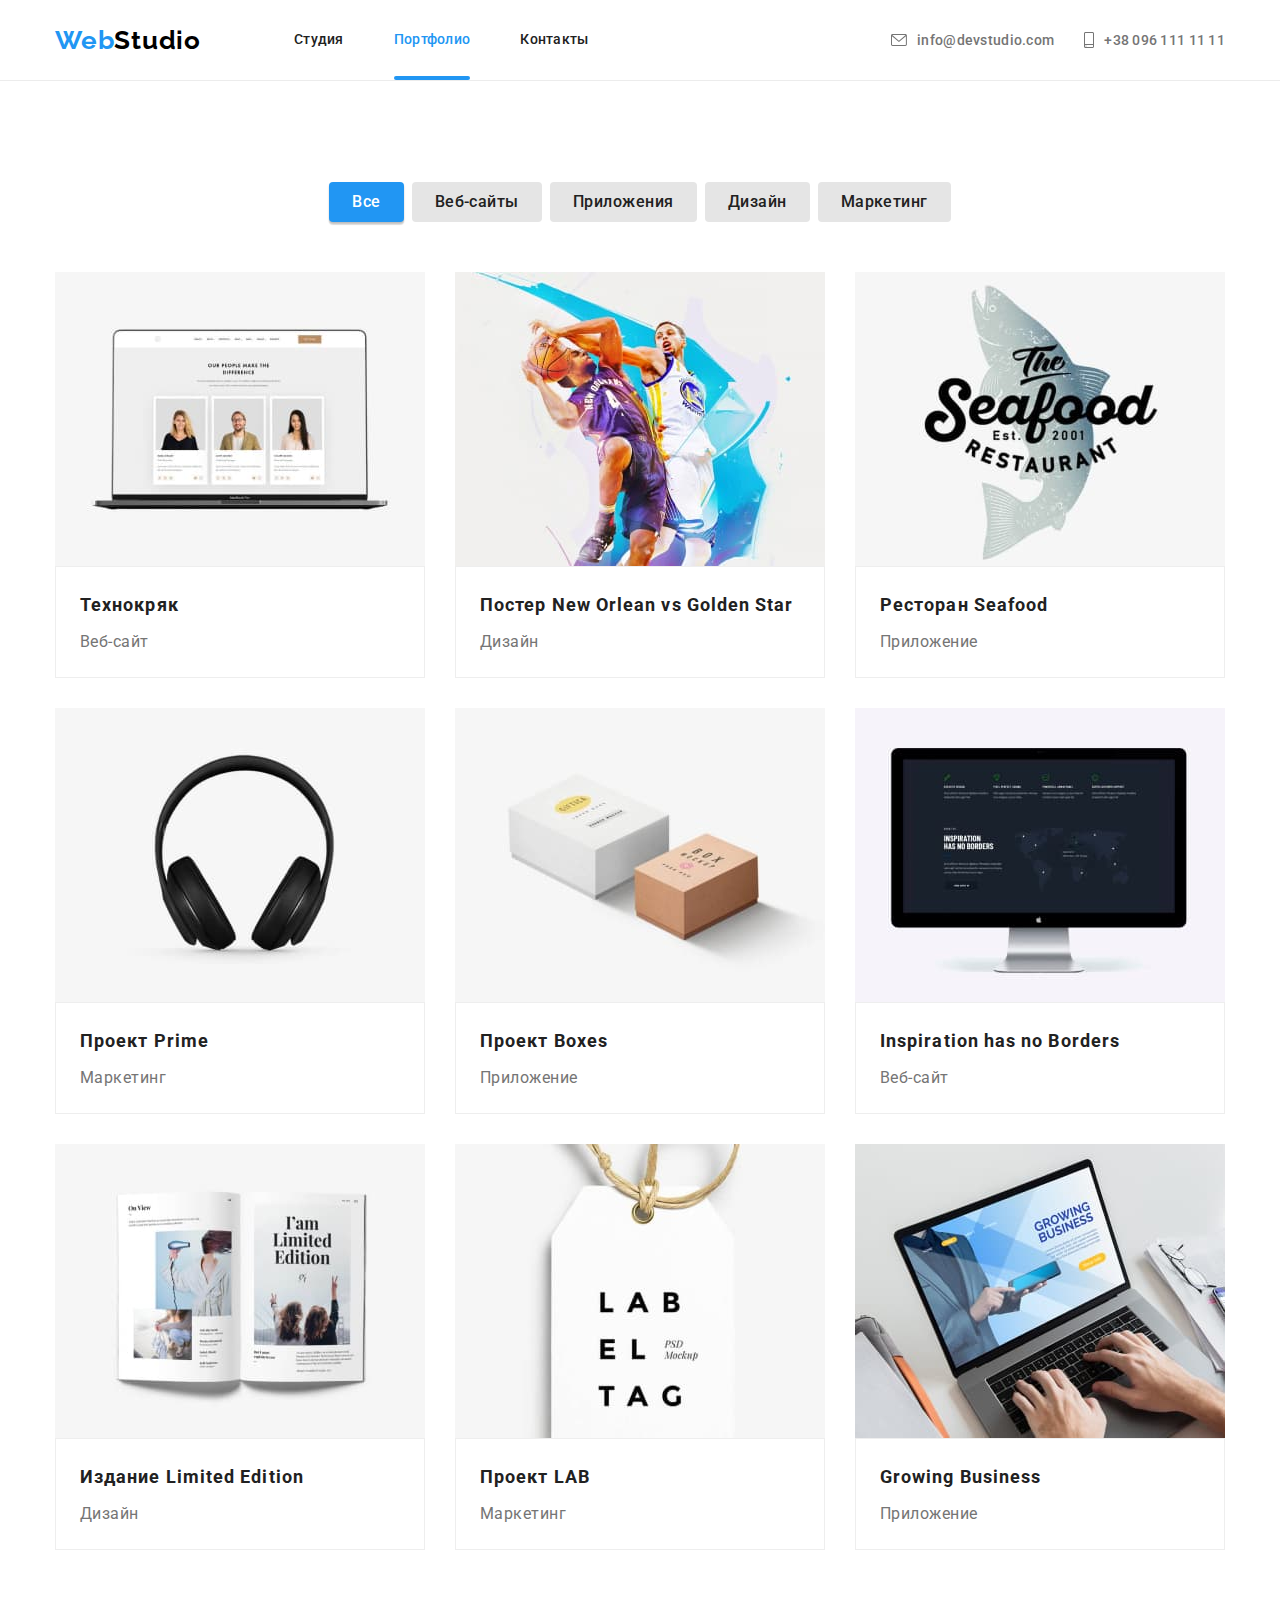
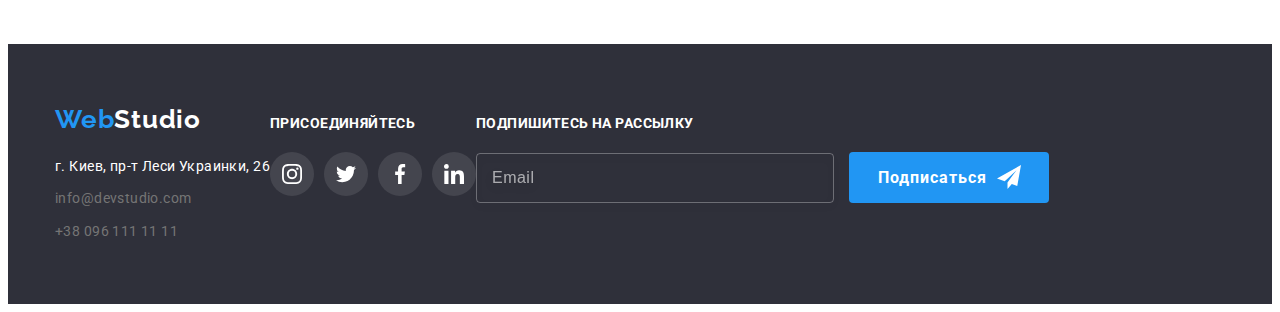
==== portfolio.html @ 7b47493b "copy file is hw-6 and settings.json" ====
<!DOCTYPE html>
<html lang="ru">
  <head>
    <meta charset="UTF-8" />
    <meta http-equiv="X-UA-Compatible" content="IE=edge" />
    <meta name="viewport" content="width=device-width, initial-scale=1.0" />
    <link rel="preconnect" href="https://fonts.googleapis.com" />
    <link rel="preconnect" href="https://fonts.gstatic.com" crossorigin />
    <link
      href="https://fonts.googleapis.com/css2?family=Raleway:wght@700&family=Roboto:wght@400;500;700;900&display=swap"
      rel="stylesheet"
    />
    <link
      rel="stylesheet"
      href="https://cdnjs.cloudflare.com/ajax/libs/modern-normalize/1.1.0/modern-normalize.min.css"
      integrity="sha512-wpPYUAdjBVSE4KJnH1VR1HeZfpl1ub8YT/NKx4PuQ5NmX2tKuGu6U/JRp5y+Y8XG2tV+wKQpNHVUX03MfMFn9Q=="
      crossorigin="anonymous"
      referrerpolicy="no-referrer"
    />
    <link rel="stylesheet" href="./css/styles.css" />
    <title>Portfolio</title>
  </head>
  <body>
    <!-- header section -->
    <header class="page-header">
      <div class="container">
        <div class="container-head">
          <div class="nav-container">
            <a class="link logo" href="index.html"
              >Web<span class="accent-top">Studio</span></a
            >
            <nav>
              <ul class="list header-list">
                <li class="header-item">
                  <a class="link header-link" href="./index.html">Студия</a>
                </li>
                <li class="header-item">
                  <a class="link header-link current" href="">Портфолио</a>
                </li>
                <li class="header-item">
                  <a class="link header-link" href="">Контакты</a>
                </li>
              </ul>
            </nav>
          </div>

          <ul class="list header-connect">
            <li class="header-item">
              <a
                class="link header-link set-link"
                href="mailto:info@devstudio.com"
              >
                <svg class="connect-icon" width="16" height="12">
                  <use href="./images/icons.svg#icon-mail-logo"></use>
                </svg>
                info@devstudio.com</a
              >
            </li>
            <li class="header-item">
              <a class="link header-link set-link" href="tel:+380961111111">
                <svg class="connect-icon" width="10" height="16">
                  <use href="./images/icons.svg#icon-smartphone"></use>
                </svg>
                +38 096 111 11 11</a
              >
            </li>
          </ul>
        </div>
      </div>
    </header>
    <!-- main section -->
    <main>
      <section class="section">
        <h1 class="visually-hidden">Примеры наших работ</h1>
        <div class="container">
          <ul class="list btn-list">
            <li class="example-item">
              <button class="link example-btn active" type="button">Все</button>
            </li>
            <li class="example-item">
              <button class="link example-btn" type="button">Веб-сайты</button>
            </li>
            <li class="example-item">
              <button class="link example-btn" type="button">Приложения</button>
            </li>
            <li class="example-item">
              <button class="link example-btn" type="button">Дизайн</button>
            </li>
            <li class="example-item">
              <button class="link example-btn" type="button">Маркетинг</button>
            </li>
          </ul>

          <!-- CONTAINER CARDS -->

          <ul class="list card-set">
            <li class="item pf-item">
              <a
                class="link pf-link"
                href=""
                target="_blank"
                rel="noopener noreferrer"
              >
                <div class="thumb">
                  <img
                    src="./images/website-tehnokryak.jpg"
                    alt="Веб-сайт Технокряк"
                    width="370"
                    height="294"
                  />
                  <div class="overlay-box">
                    <p class="overlay-info">
                      Технокряк это современная площадка распространения
                      коронавируса. Компании используют эту платформу для
                      цифрового шпионажа и атак на защищённые сервера
                      конкурентов.
                    </p>
                  </div>
                </div>
                <div class="pf-wrapper">
                  <h2 class="pf-title">Технокряк</h2>
                  <p class="pf-pre-title">Веб-сайт</p>
                </div>
              </a>
            </li>
            <li class="item pf-item">
              <a
                class="link pf-link"
                href=""
                target="_blank"
                rel="noopener noreferrer"
                ><div class="thumb">
                  <img
                    src="./images/design.jpg"
                    alt="Постер Нью-Орлеан против Голд-Стар"
                    width="370"
                    height="294"
                  />
                  <div class="overlay-box">
                    <p class="overlay-info">
                      Технокряк это современная площадка распространения
                      коронавируса. Компании используют эту платформу для
                      цифрового шпионажа и атак на защищённые сервера
                      конкурентов.
                    </p>
                  </div>
                </div>
                <div class="pf-wrapper">
                  <h2 class="pf-title">
                    Постер <span lang="en">New Orlean vs Golden Star</span>
                  </h2>
                  <p class="pf-pre-title">Дизайн</p>
                </div>
              </a>
            </li>
            <li class="item pf-item">
              <a
                class="link pf-link"
                href=""
                target="_blank"
                rel="noopener noreferrer"
                ><div class="thumb">
                  <img
                    src="./images/app-rest-seafood.jpg"
                    alt="Ресторан Сиафуд"
                    width="370"
                    height="294"
                  />
                  <div class="overlay-box">
                    <p class="overlay-info">
                      Технокряк это современная площадка распространения
                      коронавируса. Компании используют эту платформу для
                      цифрового шпионажа и атак на защищённые сервера
                      конкурентов.
                    </p>
                  </div>
                </div>
                <div class="pf-wrapper">
                  <h2 class="pf-title">
                    Ресторан <span lang="en">Seafood</span>
                  </h2>
                  <p class="pf-pre-title">Приложение</p>
                </div>
              </a>
            </li>
            <li class="item pf-item">
              <a
                class="link pf-link"
                href=""
                target="_blank"
                rel="noopener noreferrer"
                ><div class="thumb">
                  <img
                    src="./images/marketing-project-prime.jpg"
                    alt="Проект Прайм"
                    width="370"
                    height="294"
                  />
                  <div class="overlay-box">
                    <p class="overlay-info">
                      Технокряк это современная площадка распространения
                      коронавируса. Компании используют эту платформу для
                      цифрового шпионажа и атак на защищённые сервера
                      конкурентов.
                    </p>
                  </div>
                </div>
                <div class="pf-wrapper">
                  <h2 class="pf-title">Проект <span lang="en">Prime</span></h2>
                  <p class="pf-pre-title">Маркетинг</p>
                </div>
              </a>
            </li>
            <li class="item pf-item">
              <a
                class="link pf-link"
                href=""
                target="_blank"
                rel="noopener noreferrer"
                ><div class="thumb">
                  <img
                    src="./images/app-project-boxes.jpg"
                    alt="Проект Боксы"
                    width="370"
                    height="294"
                  />
                  <div class="overlay-box">
                    <p class="overlay-info">
                      Технокряк это современная площадка распространения
                      коронавируса. Компании используют эту платформу для
                      цифрового шпионажа и атак на защищённые сервера
                      конкурентов.
                    </p>
                  </div>
                </div>
                <div class="pf-wrapper">
                  <h2 class="pf-title">Проект <span lang="en">Boxes</span></h2>
                  <p class="pf-pre-title">Приложение</p>
                </div>
              </a>
            </li>
            <li class="item pf-item">
              <a
                class="link pf-link"
                href=""
                target="_blank"
                rel="noopener noreferrer"
                ><div class="thumb">
                  <img
                    src="./images/website-inspiration-has-no-borders.jpg"
                    alt="У вдохновения нет границ"
                    width="370"
                    height="294"
                  />
                  <div class="overlay-box">
                    <p class="overlay-info">
                      Технокряк это современная площадка распространения
                      коронавируса. Компании используют эту платформу для
                      цифрового шпионажа и атак на защищённые сервера
                      конкурентов.
                    </p>
                  </div>
                </div>
                <div class="pf-wrapper">
                  <h2 class="pf-title">
                    <span lang="en">Inspiration has no Borders</span>
                  </h2>
                  <p class="pf-pre-title">Веб-сайт</p>
                </div>
              </a>
            </li>
            <li class="item pf-item">
              <a
                class="link pf-link"
                href=""
                target="_blank"
                rel="noopener noreferrer"
                ><div class="thumb">
                  <img
                    src="./images/design-limited-edition.jpg"
                    alt="издание лимитед эдишн"
                    width="370"
                    height="294"
                  />
                  <div class="overlay-box">
                    <p class="overlay-info">
                      Технокряк это современная площадка распространения
                      коронавируса. Компании используют эту платформу для
                      цифрового шпионажа и атак на защищённые сервера
                      конкурентов.
                    </p>
                  </div>
                </div>
                <div class="pf-wrapper">
                  <h2 class="pf-title">
                    Издание <span lang="en">Limited Edition</span>
                  </h2>
                  <p class="pf-pre-title">Дизайн</p>
                </div>
              </a>
            </li>
            <li class="item pf-item">
              <a
                class="link pf-link"
                href=""
                target="_blank"
                rel="noopener noreferrer"
                ><div class="thumb">
                  <img
                    src="./images/marketing-project-lab.jpg"
                    alt="Проект ЛАБ"
                    width="370"
                    height="294"
                  />
                  <div class="overlay-box">
                    <p class="overlay-info">
                      Технокряк это современная площадка распространения
                      коронавируса. Компании используют эту платформу для
                      цифрового шпионажа и атак на защищённые сервера
                      конкурентов.
                    </p>
                  </div>
                </div>
                <div class="pf-wrapper">
                  <h2 class="pf-title">Проект <span lang="en">LAB</span></h2>
                  <p class="pf-pre-title">Маркетинг</p>
                </div>
              </a>
            </li>
            <li class="item pf-item">
              <a
                class="link pf-link"
                href=""
                target="_blank"
                rel="noopener noreferrer"
                ><div class="thumb">
                  <img
                    src="./images/app-growing-business.jpg"
                    alt="Растущий бизнес"
                    width="370"
                    height="294"
                  />
                  <div class="overlay-box">
                    <p class="overlay-info">
                      Технокряк это современная площадка распространения
                      коронавируса. Компании используют эту платформу для
                      цифрового шпионажа и атак на защищённые сервера
                      конкурентов.
                    </p>
                  </div>
                </div>
                <div class="pf-wrapper">
                  <h2 class="pf-title">
                    <span lang="en">Growing Business</span>
                  </h2>
                  <p class="pf-pre-title">Приложение</p>
                </div>
              </a>
            </li>
          </ul>
        </div>
      </section>
    </main>
    <!--section footer-->
    <footer class="footer">
      <div class="container">
        <div class="container-address">
          <a class="link logo" href="index.html"
            >Web<span class="accent-foot">Studio</span></a
          >
          <address class="address" id="address">
            <ul class="list address-list">
              <li class="address-item">
                <a
                  class="link"
                  href="https://goo.gl/maps/kdyRsUSUZegwHqDn6"
                  target="_blank"
                  rel="noopener noreferrer"
                  ><span class="address-city"
                    >г. Киев, пр-т Леси Украинки, 26</span
                  ></a
                >
              </li>
              <li class="address-item connect">
                <a class="link" href="mailto:info@devstudio.com"
                  >info@devstudio.com</a
                >
              </li>
              <li class="address-item connect">
                <a class="link" href="tel:+380961111111">+38 096 111 11 11</a>
              </li>
            </ul>
          </address>
        </div>
        <div class="container-social">
          <h3 class="footer-title">присоединяйтесь</h3>
          <ul class="list social-card">
            <li class="social-item">
              <a
                class="link social-card-link"
                href="https://www.instagram.com"
                target="_blank"
                rel="noopener noreferrer"
              >
                <svg
                  class="icon-social"
                  width="20"
                  height="20"
                  aria-label="instagram"
                >
                  <use href="./images/icons.svg#icon-instagram-2"></use>
                </svg>
              </a>
            </li>
            <li class="social-item">
              <a
                class="link social-card-link"
                href="https://twitter.com"
                target="_blank"
                rel="noopener noreferrer"
              >
                <svg
                  class="icon-social"
                  width="20"
                  height="20"
                  aria-label="twitter"
                >
                  <use href="./images/icons.svg#icon-twitter-1"></use></svg
              ></a>
            </li>
            <li class="social-item">
              <a
                class="link social-card-link"
                href="https://www.facebook.com/"
                target="_blank"
                rel="noopener noreferrer"
              >
                <svg
                  class="icon-social"
                  width="20"
                  height="20"
                  aria-label="facebook"
                >
                  <use href="./images/icons.svg#icon-facebook-1"></use></svg
              ></a>
            </li>
            <li class="social-item">
              <a
                class="link social-card-link"
                href="https://ru.linkedin.com/"
                target="_blank"
                rel="noopener noreferrer"
              >
                <svg
                  class="icon-social"
                  width="20"
                  height="20"
                  aria-label="linkedin"
                >
                  <use href="./images/icons.svg#icon-linkedin-1"></use></svg
              ></a>
            </li>
          </ul>
        </div>
        <div class="container-subscribe">
          <form>
            <h3 class="footer-title">Подпишитесь на рассылку</h3>
            <input
              class="subscribe-input"
              type="email"
              name="email"
              placeholder="Email"
            />
            <button type="submit" class="main-button subscribe-button">
              Подписаться
              <svg class="icon-button" width="24" height="24">
                <use href="images/icons.svg#icon-send"></use>
              </svg>
            </button>
          </form>
        </div>
      </div>
    </footer>
  </body>
</html>
---- css/styles.css ----
:root {
  --text-color: #757575;
  --brand-color: #212121;
  --accent-color: #2196f3;
  --accent-precolor: #188ce8;
  --primary-color: #ffffff;
  --bacground-color: #2f303a;
  --background-precolor: #f5f4fa;
  --accent-topcolor: #000000;
  --button-color: #e5e5e5;
  --border-cardscolor: #eeeeee;
  --primary-color-icons: #afb1b8;
  --card-set-gap: 30px;
  --transition-cubic: 250ms cubic-bezier(0.4, 0, 0.2, 1);
}
html {
  box-sizing: border-box;
}

*,
*::after,
*::before {
  box-sizing: inherit;
}

h1,
h2,
h3,
h4,
h5,
h6,
p {
  margin-top: 0;
  margin-bottom: 0;
}

img {
  display: block;
  max-width: 100%;
  height: auto;
}
body {
  font-family: "Roboto", sans-serif;
  font-size: 14px;
  line-height: 1.71;
  letter-spacing: 0.03em;
  color: var(--text-color);
  padding-top: 80px;
}
.list {
  list-style: none;
  padding-left: 0;
  margin: 0;
}
.link {
  text-decoration: none;
  color: inherit;
}
.visually-hidden {
  position: absolute;
  white-space: nowrap;
  width: 1px;
  height: 1px;
  overflow: hidden;
  border: 0;
  padding: 0;
  clip: rect(0 0 0 0);
  clip-path: inset(50%);
  margin: -1px;
}
.container {
  width: 1200px;
  margin-left: auto;
  margin-right: auto;
  padding: 0 15px;
}
button {
  border: 1px solid transparent;
}

.main-button {
  background-color: var(--accent-color);
  font-family: inherit;
  font-weight: bold;
  font-size: 16px;
  line-height: 1.87;
  letter-spacing: 0.06em;
  color: var(--primary-color);
  cursor: pointer;
  border-radius: 4px;
  padding: 10px 0;
  min-width: 200px;
  min-height: 50px;
  justify-content: center;
  transition: background-color var(--transition-cubic);
}
.main-button:hover,
.main-button:focus {
  background-color: var(--accent-precolor);
}

.section {
  padding-top: 94px;
  padding-bottom: 94px;
}
.item {
  margin-top: 30px;
  margin-left: 30px;
}

.card-set {
  display: flex;
  flex-wrap: wrap;
  margin-top: -30px;
  margin-left: -30px;
}

/* ------------------Header----------------------*/
.page-header {
  border-bottom: 1px solid #ececec;
  position: fixed;
  width: 100%;
  background-color: var(--primary-color);
  top: 0;
  left: 0;
  z-index: 2;
}
.container-head {
  display: flex;
  align-items: center;
}
.nav-container {
  display: flex;
  justify-content: space-between;
  align-items: center;
}
.logo {
  font-family: Raleway;
  font-weight: bold;
  font-size: 26px;
  line-height: 1.19;
  letter-spacing: 0.03em;
  color: var(--accent-color);
  display: inline-block;
  margin-right: 93px;
}
.accent-top {
  color: var(--accent-topcolor);
}
.header-list {
  color: var(--brand-color);
  display: flex;
}
.header-item:not(:last-child) {
  margin-right: 50px;
}
.header-connect > .header-item:nth-child(1) {
  margin-right: 30px;
}

.header-connect {
  display: flex;
  justify-content: space-between;
  margin-left: auto;
}

.header-link {
  font-weight: 500;
  line-height: 16px;
  letter-spacing: 0.02em;
  padding: 32px 0;
  position: relative;
  transition: color var(--transition-cubic);
}

.header-list .current::after {
  content: "";
  position: absolute;
  width: 100%;
  height: 4px;
  background-color: var(--accent-color);
  border-radius: 2px;
  bottom: -1px;
  left: 0;
  transition: transform var(--transition-cubic);
}

.set-link {
  display: flex;
  align-items: center;
}

.connect-icon {
  margin-right: 10px;
  fill: currentColor;
}

.header-link:focus,
.header-link:hover,
.current {
  color: var(--accent-color);
}

/* ------------------------Hero------------------------- */
.hero {
  background-color: var(--bacground-color);
  text-align: center;
}

.container-hero {
  background-image: linear-gradient(
      rgba(47, 48, 58, 0.4),
      rgba(47, 48, 58, 0.4)
    ),
    url(../images/hero-image.jpg);
  max-width: 1600px;
  background-repeat: no-repeat;
  background-position: center;
  padding-top: 200px;
  padding-bottom: 200px;
  margin: 0 auto;
}

.hero-title {
  font-weight: 900;
  font-size: 44px;
  line-height: 1.36;
  text-align: center;
  letter-spacing: 0.06em;
  text-transform: uppercase;
  color: var(--primary-color);
  margin-bottom: 30px;
}

/* -------------------Services--------------------------- */

.services-item {
  flex-basis: calc(100% / 4 - var(--card-set-gap));
}

.services-item::before {
  content: "";
  display: block;
  margin-bottom: 30px;
  background-color: var(--background-precolor);
  height: 120px;
  background-size: 70px, 70px;
  background-repeat: no-repeat;
  background-position: center;
  border-radius: 4px;
}

.details-icon::before {
  background-image: url(../images/antenna.svg);
}

.punctual-icon::before {
  background-image: url(../images/clock.svg);
}

.plan-icon::before {
  background-image: url(../images/diagram.svg);
}

.technology-icon::before {
  background-image: url(../images/astronaut.svg);
}

.services-title {
  font-size: 14px;
  line-height: 1.14;
  letter-spacing: 0.03em;
  text-transform: uppercase;
  color: var(--brand-color);
  margin-bottom: 10px;
}

/* ---------------------------Doing---------------------------- */

main .doing {
  padding-top: 0;
}

.section-title {
  font-weight: bold;
  font-size: 36px;
  line-height: 42px;
  text-align: center;
  letter-spacing: 0.03em;
  color: var(--brand-color);
  margin-bottom: 50px;
}

.doing-item {
  flex-basis: calc(100% / 3 - var(--card-set-gap));
  position: relative;
}

.doing-title {
  position: absolute;
  bottom: 0px;
  left: 0px;
  width: 100%;
  padding: 27px 0px;
  color: var(--primary-color);
  text-transform: uppercase;
  font-weight: bold;
  background-color: rgba(47, 48, 58, 0.8);
  display: flex;
  align-items: center;
  justify-content: center;
}

/* ---------------------------Team---------------------------- */

.team {
  background-color: var(--background-precolor);
}

.team-item {
  background: var(--primary-color);
  box-shadow: 0px 1px 3px rgba(0, 0, 0, 0.12), 0px 1px 1px rgba(0, 0, 0, 0.14),
    0px 2px 1px rgba(0, 0, 0, 0.2);
  flex-basis: calc(100% / 4 - var(--card-set-gap));
  border-radius: 0px 0px 4px 4px;
}

.team-post,
.team-pre-title {
  font-size: 16px;
  line-height: 1.18;
  text-align: center;
  letter-spacing: 0.03em;
  margin-bottom: 16px;
}
.team-pre-title {
  font-weight: 500;
  color: var(--brand-color);
  margin-bottom: 10px;
}
.card-title {
  padding: 30px 32px;
}

.social-card {
  display: flex;
  align-items: center;
}

.social-card-link {
  display: flex;
  color: var(--primary-color-icons);
  width: 44px;
  height: 44px;
  border-radius: 50%;
  align-items: center;
  justify-content: center;
  transition: color var(--transition-cubic),
    background-color var(--transition-cubic);
}

.social-card-link:hover,
.social-card-link:focus {
  background-color: var(--accent-color);
  color: var(--primary-color);
}

.icon-card-social {
  fill: currentColor;
}

/* ------------------------------Section Portfolio-------------------------- */

/* ---------------------Portfolio button---------------- */

.example-btn {
  font-weight: 500;
  font-size: 16px;
  font-family: inherit;
  line-height: 1.62;
  text-align: center;
  letter-spacing: 0.03em;
  color: var(--brand-color);
  cursor: pointer;
  padding: 6px 22px;
  border-radius: 4px;
  background-color: var(--button-color);
  transition: color var(--transition-cubic),
    background-color var(--transition-cubic), box-shadow var(--transition-cubic);
}
.example-item {
  margin-right: 8px;
}
.example-item:last-child {
  margin-right: 0;
}

.example-btn:hover,
.example-btn:focus,
.active {
  color: var(--primary-color);
  background-color: var(--accent-color);
  box-shadow: 0px 3px 1px rgba(0, 0, 0, 0.1), 0px 1px 2px rgba(0, 0, 0, 0.08),
    0px 2px 2px rgba(0, 0, 0, 0.12);
}

.btn-list {
  display: flex;
  justify-content: center;
  margin-bottom: 50px;
}
/* ------------------------- Portfolio items ------------------------------*/

.pf-item {
  flex-basis: calc(100% / 3 - var(--card-set-gap));
}

.pf-link {
  display: flex;
  flex-direction: column;
}

.thumb {
  position: relative;
  overflow: hidden;
}
.overlay-box {
  background-color: rgba(33, 150, 243, 0.9);
  position: absolute;
  transform: translateY(100%);
  transition: transform var(--transition-cubic);
  display: flex;
  align-content: center;
  top: 0;
  left: 0;
}
.overlay-info {
  width: 100%;
  height: 294px;
  padding: 63px 24px;
  color: var(--primary-color);
  text-align: left;
  font-size: 18px;
  line-height: 1.56;
  letter-spacing: 0.03em;
}

.pf-link:hover .overlay-box,
.pf-link:focus .overlay-box {
  transform: translateY(0);
}

.pf-link:hover,
.pf-link:focus {
  box-shadow: 0px 1px 1px rgba(0, 0, 0, 0.12), 0px 4px 4px rgba(0, 0, 0, 0.06),
    1px 4px 6px rgba(0, 0, 0, 0.16);
}

.pf-title {
  font-size: 18px;
  line-height: 2;
  letter-spacing: 0.06em;
  color: var(--brand-color);
  margin-bottom: 4px;
}

.pf-pre-title {
  font-size: 16px;
  line-height: 1.87;
  letter-spacing: 0.03em;
}
.pf-wrapper {
  padding: 20px 24px;
  border: 1px solid var(--border-cardscolor);
}

/* -------------------------Our Clients-------------------- */

.clients-link {
  display: flex;
  justify-content: center;
  align-items: center;
  height: 92px;
  border: 1px solid var(--primary-color-icons);
  border-radius: 4px;
  transition: border var(--transition-cubic),
    transform 850ms cubic-bezier(0.4, 0, 0.2, 1);
  /* "ЭКСПЕРИМЕНТ! */
}

.clients-link:hover,
.clients-link:focus {
  border: 1px solid var(--accent-color);
  transform: scale(1.3);
}

.clients-link:hover > .icon-clients,
.clients-link:focus > .icon-clients {
  fill: var(--accent-color);
}

.clients-item {
  background-color: var(--primary-color);
  flex-basis: calc(100% / 6 - var(--card-set-gap));
}

.icon-clients {
  fill: var(--primary-color-icons);
  transition: fill var(--transition-cubic);
}
/* -------------------------Footer------------------------ */

.footer {
  background-color: var(--bacground-color);
  padding-top: 60px;
  padding-bottom: 60px;
}

.foot-container:not(:last-child) {
  margin-right: 70px;
}
.foot-container:last-child {
  margin-left: auto;
}

.footer .logo {
  margin-right: 0;
  margin-bottom: 20px;
}
.address-list {
  display: flex;
  justify-content: center;
  flex-direction: column;
}
.accent-foot {
  color: var(--primary-color);
}
.address {
  font-style: normal;
  display: flex;
}
.address-city {
  color: var(--primary-color);
}
.connect .link:focus,
.connect .link:hover {
  color: #b6b6b6;
  transition: color var(--transition-cubic);
}
.address-item {
  margin-top: 0;
  margin-bottom: 9px;
}
.address-item:last-child {
  margin-bottom: 0;
}

/* -----------------------Social------------------------- */
.footer > .container {
  display: flex;
  align-items: baseline;
}

.footer-title {
  font-size: 14px;
  line-height: 1.14;
  text-transform: uppercase;
  color: var(--primary-color);
  margin-bottom: 20px;
}

.social-item:not(:last-child) {
  margin-right: 10px;
}

.footer .social-card-link {
  color: var(--primary-color);
  background-color: rgba(255, 255, 255, 0.1);
}

.footer .social-card-link:hover,
.footer .social-card-link:focus {
  background-color: var(--accent-color);
  transition: background-color var(--transition-cubic);
}
.icon-social {
  fill: currentColor;
}
/* ----------------------Subsribe-footer--------------------- */

.subscribe-input {
  font-size: 16px;
  color: var(--primary-color);
  min-width: 358px;
  height: 50px;
  padding: 0 15px;
  margin-right: 12px;
  border: 1px solid rgba(255, 255, 255, 0.3);
  box-sizing: border-box;
  filter: drop-shadow(0px 4px 4px rgba(0, 0, 0, 0.15));
  outline: none;
  border-radius: 4px;
  background-color: inherit;
  transition: border-color var(--transition-cubic);
}

.subscribe-input:focus,
.subscribe-input:hover {
  border-color: var(--accent-color);
}

.subscribe-input::placeholder {
  padding: 0;
  font-size: 16px;
  line-height: 1.25;
  letter-spacing: 0.03em;
  color: rgba(255, 255, 255, 0.6);
}

.subscribe-button {
  display: inline-flex;
  align-items: center;
}
.icon-button {
  margin-left: 10px;
}
/* -----------------------Modal window----------------------- */
.backdrop {
  position: fixed;
  top: 0;
  left: 0;
  z-index: 3;
  width: 100%;
  height: 100%;
  background-color: rgba(0, 0, 0, 0.2);
  transition: opacity var(--transition-cubic),
    visibility var(--transition-cubic);
}

.backdrop.is-hidden .modal {
  opacity: 0;
  visibility: visible;
  transform: translate(-50%, -50%) scale(2) rotate(120deg);
}

.backdrop.is-hidden {
  opacity: 0;
  visibility: hidden;
  pointer-events: none;
}

.modal {
  position: absolute;
  top: 50%;
  left: 50%;
  padding: 40px;
  min-width: 528px;
  min-height: 581px;
  background-color: var(--primary-color);
  box-shadow: 0px 1px 3px rgba(0, 0, 0, 0.12), 0px 1px 1px rgba(0, 0, 0, 0.14),
    0px 2px 1px rgba(0, 0, 0, 0.2);
  border-radius: 4px;
  transform: translate(-50%, -50%) scale(1);
  transition: transform var(--transition-cubic), opacity var(--transition-cubic),
    visibility var(--transition-cubic);
}

.btn-modal {
  position: absolute;
  right: 8px;
  top: 8px;
  display: flex;
  padding: 6px;
  cursor: pointer;
  background-color: var(--primary-color);
  border-radius: 50%;
  border: 1px solid rgba(0, 0, 0, 0.1);
  transition: transform var(--transition-cubic),
    background-color var(--transition-cubic), color var(--transition-cubic),
    border var(--transition-cubic);
}

.btn-modal:hover,
.btn-modal:focus {
  background-color: var(--accent-color);
  color: var(--primary-color);
  border: black;
  transform: rotate(270deg);
}

.icon-close {
  display: inline-block;
  fill: currentColor;
}
/* -----------------------Styles to form modal window----------------------- */

.form-wrapper {
  margin-bottom: 20px;
}

.form-title {
  font-size: 20px;
  line-height: 1.15;
  text-align: center;
  letter-spacing: 0.03em;
  color: var(--brand-color);
  margin-bottom: 12px;
}

.form-field {
  display: flex;
  flex-direction: column;
  position: relative;
}

.form-field:not(:last-child) {
  margin-bottom: 10px;
}

.form-input {
  border: 1px solid rgba(33, 33, 33, 0.2);
  border-radius: 4px;
  width: 100%;
  height: 40px;
  padding: 0 42px;
  outline: none;
  transition: border-color var(--transition-cubic);
  display: flex;
}

.form-icon {
  position: absolute;
  top: 50%;
  left: 12px;
  display: inline-block;
  transition: fill var(--transition-cubic);
}

.form-input:focus,
.textarea:focus,
.form-input:hover,
.textarea:hover {
  border-color: var(--accent-color);
  box-shadow: 0 0 10px rgba(98, 148, 206, 0.5);
}

.form-field:focus-within > .form-icon,
.form-field:hover > .form-icon {
  fill: var(--accent-color);
}

.form-field label {
  font-size: 12px;
  line-height: 1.16;
  letter-spacing: 0.01em;
  margin-bottom: 4px;
}

.textarea {
  resize: none;
  outline: none;
  border: 1px solid rgba(33, 33, 33, 0.2);
  border-radius: 4px;
  width: 100%;
  height: 120px;
  padding: 12px 16px;
  transition: border-color var(--transition-cubic);
}

.textarea::placeholder {
  font-size: 12px;
  line-height: 1.16;
  letter-spacing: 0.01em;
  color: rgba(117, 117, 117, 0.5);
}

.form-link {
  color: var(--accent-color);
}

.form-checkbox {
  display: flex;
  align-items: center;
  justify-content: center;
  margin-bottom: 30px;
}

.form .main-button {
  display: flex;
  margin-left: auto;
  margin-right: auto;
}

.form-icon-check {
  margin-right: 7px;
  border: 2px solid #212121;
  border-radius: 2px;
  fill: none;
  transition: border var(--transition-cubic),
    background-color var(--transition-cubic), fill var(--transition-cubic);
}

.input-checkbox:checked + .form-icon-check {
  border: transparent;
  background-color: var(--accent-color);
  fill: var(--primary-color);
}

.input-checkbox:focus + .form-icon-check,
.input-checkbox:hover + .form-icon-check {
  border: 2px solid var(--accent-color);
}
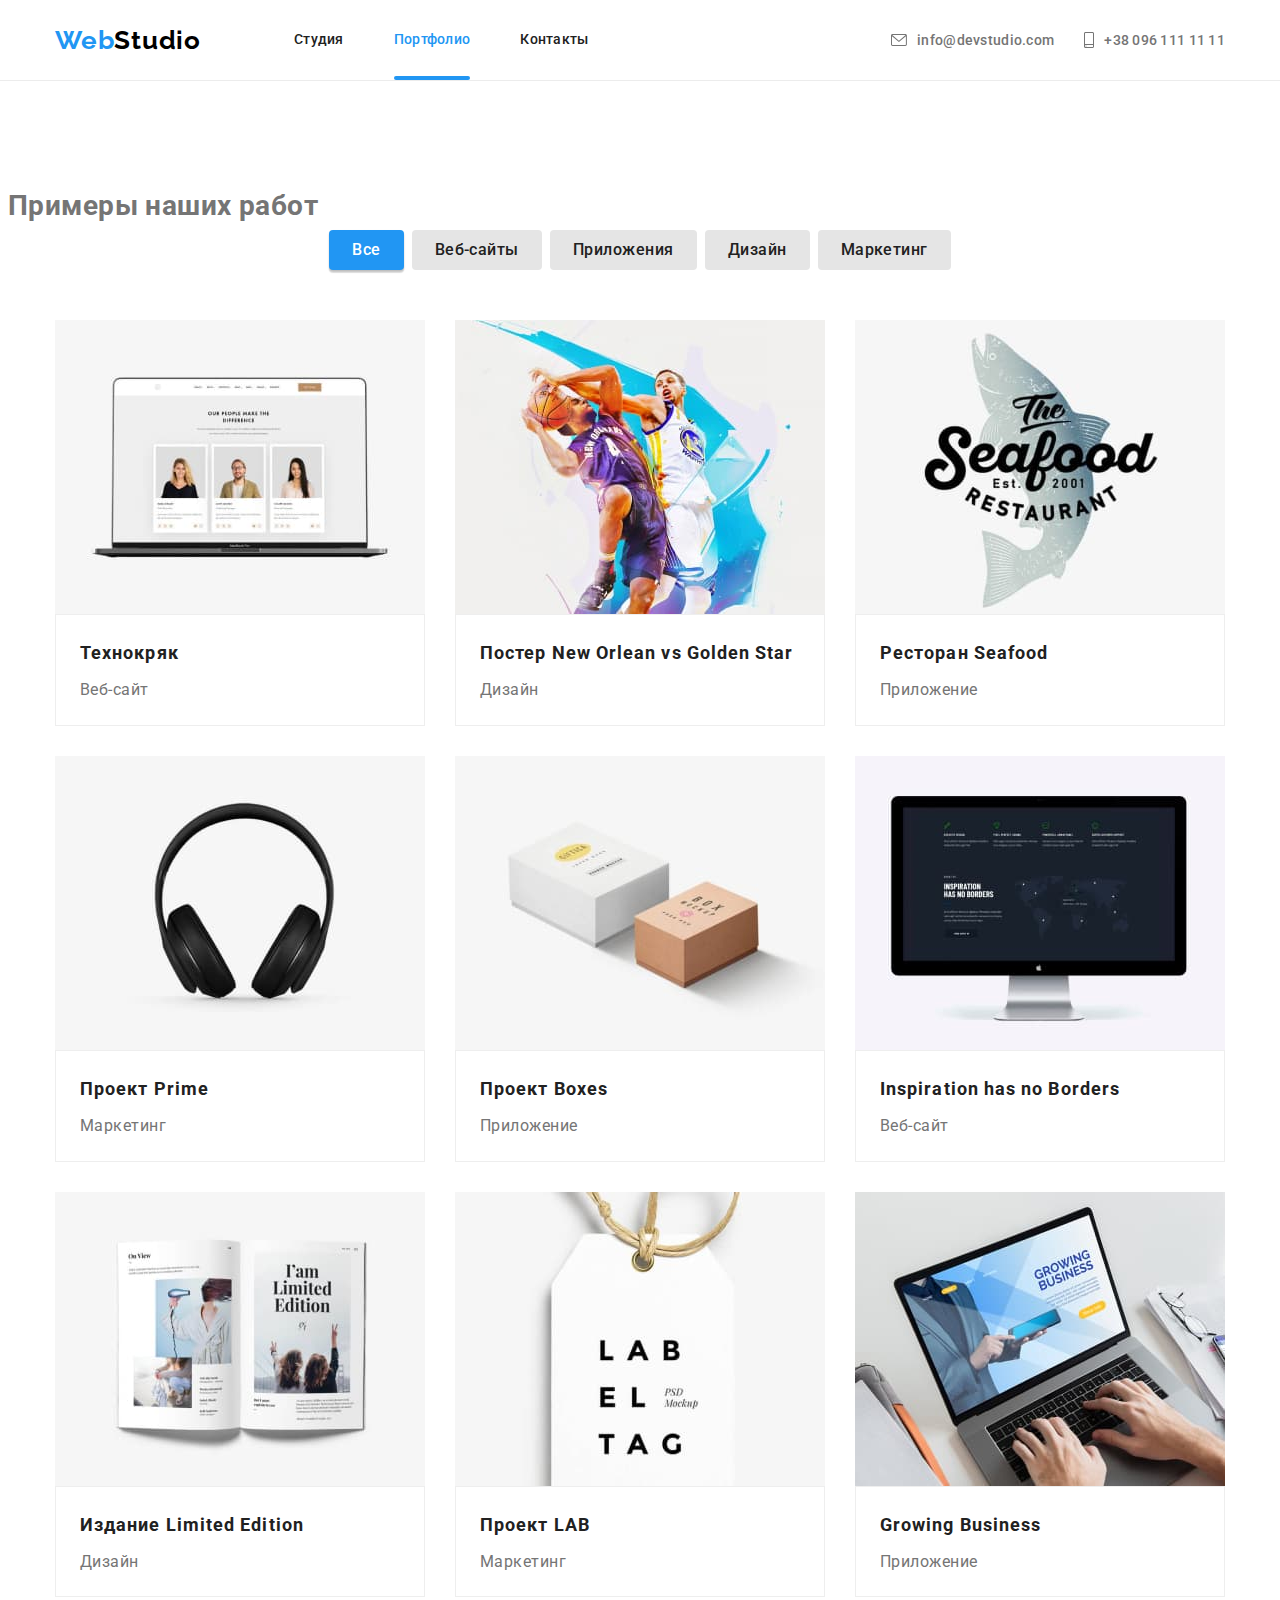
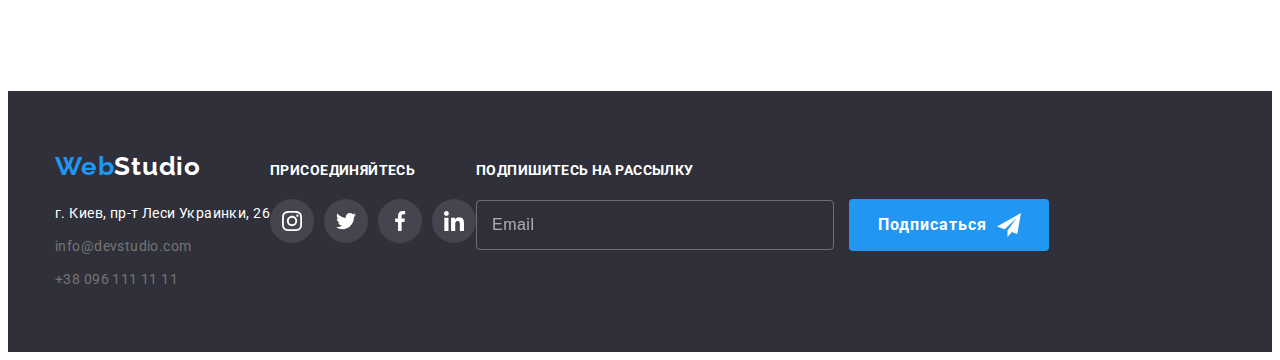
==== commit a2577832: "временный перенос файлов стилей в sass" ====
--- a/portfolio.html
+++ b/portfolio.html
@@ -17,7 +17,7 @@
       crossorigin="anonymous"
       referrerpolicy="no-referrer"
     />
-    <link rel="stylesheet" href="./css/styles.css" />
+    <link rel="stylesheet" href="./css/main.min.css" />
     <title>Portfolio</title>
   </head>
   <body>
--- a/css/main.min.css
+++ b/css/main.min.css
@@ -0,0 +1,2 @@
+:root{--text-color: #757575;--brand-color: #212121;--accent-color: #2196f3;--accent-precolor: #188ce8;--primary-color: #ffffff;--bacground-color: #2f303a;--background-precolor: #f5f4fa;--accent-topcolor: #000000;--button-color: #e5e5e5;--border-cardscolor: #eeeeee;--primary-color-icons: #afb1b8;--card-set-gap: 30px;--transition-cubic: 250ms cubic-bezier(0.4, 0, 0.2, 1)}html{-webkit-box-sizing:border-box;box-sizing:border-box}*,*::after,*::before{-webkit-box-sizing:inherit;box-sizing:inherit}h1,h2,h3,h4,h5,h6,p{margin-top:0;margin-bottom:0}.list{list-style:none;padding-left:0;margin:0}.link{text-decoration:none;color:inherit}button{border:1px solid transparent;cursor:pointer}img{display:block;max-width:100%;height:auto}body{font-family:"Roboto", sans-serif;font-size:14px;line-height:1.71;letter-spacing:0.03em;color:var(--text-color);padding-top:80px}.container{width:1200px;margin-left:auto;margin-right:auto;padding:0 15px}.main-button{background-color:var(--accent-color);font-family:inherit;font-weight:bold;font-size:16px;line-height:1.87;letter-spacing:0.06em;color:var(--primary-color);cursor:pointer;border-radius:4px;padding:10px 0;min-width:200px;min-height:50px;-webkit-box-pack:center;-ms-flex-pack:center;justify-content:center;-webkit-transition:background-color var(--transition-cubic);transition:background-color var(--transition-cubic)}.main-button:hover,.main-button:focus{background-color:var(--accent-precolor)}.section{padding-top:94px;padding-bottom:94px}.item{margin-top:30px;margin-left:30px}.card-set{display:-webkit-box;display:-ms-flexbox;display:flex;-ms-flex-wrap:wrap;flex-wrap:wrap;margin-top:-30px;margin-left:-30px}.page-header{border-bottom:1px solid #ececec;position:fixed;width:100%;background-color:var(--primary-color);top:0;left:0;z-index:2}.container-head{display:-webkit-box;display:-ms-flexbox;display:flex;-webkit-box-align:center;-ms-flex-align:center;align-items:center}.nav-container{display:-webkit-box;display:-ms-flexbox;display:flex;-webkit-box-pack:justify;-ms-flex-pack:justify;justify-content:space-between;-webkit-box-align:center;-ms-flex-align:center;align-items:center}.logo{font-family:Raleway;font-weight:bold;font-size:26px;line-height:1.19;letter-spacing:0.03em;color:var(--accent-color);display:inline-block;margin-right:93px}.accent-top{color:var(--accent-topcolor)}.header-list{color:var(--brand-color);display:-webkit-box;display:-ms-flexbox;display:flex}.header-item:not(:last-child){margin-right:50px}.header-connect>.header-item:nth-child(1){margin-right:30px}.header-connect{display:-webkit-box;display:-ms-flexbox;display:flex;-webkit-box-pack:justify;-ms-flex-pack:justify;justify-content:space-between;margin-left:auto}.header-link{font-weight:500;line-height:16px;letter-spacing:0.02em;padding:32px 0;position:relative;-webkit-transition:color var(--transition-cubic);transition:color var(--transition-cubic)}.header-list .current::after{content:"";position:absolute;width:100%;height:4px;background-color:var(--accent-color);border-radius:2px;bottom:-1px;left:0;-webkit-transition:-webkit-transform var(--transition-cubic);transition:-webkit-transform var(--transition-cubic);transition:transform var(--transition-cubic);transition:transform var(--transition-cubic), -webkit-transform var(--transition-cubic)}.set-link{display:-webkit-box;display:-ms-flexbox;display:flex;-webkit-box-align:center;-ms-flex-align:center;align-items:center}.connect-icon{margin-right:10px;fill:currentColor}.header-link:focus,.header-link:hover,.current{color:var(--accent-color)}.hero{background-color:var(--bacground-color);text-align:center}.container-hero{background-image:-webkit-gradient(linear, left top, left bottom, from(rgba(47,48,58,0.4)), to(rgba(47,48,58,0.4))),url(../images/hero-image.jpg);background-image:linear-gradient(rgba(47,48,58,0.4), rgba(47,48,58,0.4)),url(../images/hero-image.jpg);max-width:1600px;background-repeat:no-repeat;background-position:center;padding-top:200px;padding-bottom:200px;margin:0 auto}.hero-title{font-weight:900;font-size:44px;line-height:1.36;text-align:center;letter-spacing:0.06em;text-transform:uppercase;color:var(--primary-color);margin-bottom:30px}.services-item{-ms-flex-preferred-size:calc(100% / 4 - var(--card-set-gap));flex-basis:calc(100% / 4 - var(--card-set-gap))}.services-item::before{content:"";display:block;margin-bottom:30px;background-color:var(--background-precolor);height:120px;background-size:70px, 70px;background-repeat:no-repeat;background-position:center;border-radius:4px}.details-icon::before{background-image:url(../images/antenna.svg)}.punctual-icon::before{background-image:url(../images/clock.svg)}.plan-icon::before{background-image:url(../images/diagram.svg)}.technology-icon::before{background-image:url(../images/astronaut.svg)}.services-title{font-size:14px;line-height:1.14;letter-spacing:0.03em;text-transform:uppercase;color:var(--brand-color);margin-bottom:10px}main .doing{padding-top:0}.section-title{font-weight:bold;font-size:36px;line-height:42px;text-align:center;letter-spacing:0.03em;color:var(--brand-color);margin-bottom:50px}.doing-item{-ms-flex-preferred-size:calc(100% / 3 - var(--card-set-gap));flex-basis:calc(100% / 3 - var(--card-set-gap));position:relative}.doing-title{position:absolute;bottom:0px;left:0px;width:100%;padding:27px 0px;color:var(--primary-color);text-transform:uppercase;font-weight:bold;background-color:rgba(47,48,58,0.8);display:-webkit-box;display:-ms-flexbox;display:flex;-webkit-box-align:center;-ms-flex-align:center;align-items:center;-webkit-box-pack:center;-ms-flex-pack:center;justify-content:center}.team{background-color:var(--background-precolor)}.team-item{background:var(--primary-color);-webkit-box-shadow:0px 1px 3px rgba(0,0,0,0.12),0px 1px 1px rgba(0,0,0,0.14),0px 2px 1px rgba(0,0,0,0.2);box-shadow:0px 1px 3px rgba(0,0,0,0.12),0px 1px 1px rgba(0,0,0,0.14),0px 2px 1px rgba(0,0,0,0.2);-ms-flex-preferred-size:calc(100% / 4 - var(--card-set-gap));flex-basis:calc(100% / 4 - var(--card-set-gap));border-radius:0px 0px 4px 4px}.team-post,.team-pre-title{font-size:16px;line-height:1.18;text-align:center;letter-spacing:0.03em;margin-bottom:16px}.team-pre-title{font-weight:500;color:var(--brand-color);margin-bottom:10px}.card-title{padding:30px 32px}.social-card{display:-webkit-box;display:-ms-flexbox;display:flex;-webkit-box-align:center;-ms-flex-align:center;align-items:center}.social-card-link{display:-webkit-box;display:-ms-flexbox;display:flex;color:var(--primary-color-icons);width:44px;height:44px;border-radius:50%;-webkit-box-align:center;-ms-flex-align:center;align-items:center;-webkit-box-pack:center;-ms-flex-pack:center;justify-content:center;-webkit-transition:color var(--transition-cubic),background-color var(--transition-cubic);transition:color var(--transition-cubic),background-color var(--transition-cubic)}.social-card-link:hover,.social-card-link:focus{background-color:var(--accent-color);color:var(--primary-color)}.icon-card-social{fill:currentColor}.example-btn{font-weight:500;font-size:16px;font-family:inherit;line-height:1.62;text-align:center;letter-spacing:0.03em;color:var(--brand-color);cursor:pointer;padding:6px 22px;border-radius:4px;background-color:var(--button-color);-webkit-transition:color var(--transition-cubic),background-color var(--transition-cubic),-webkit-box-shadow var(--transition-cubic);transition:color var(--transition-cubic),background-color var(--transition-cubic),-webkit-box-shadow var(--transition-cubic);transition:color var(--transition-cubic),background-color var(--transition-cubic),box-shadow var(--transition-cubic);transition:color var(--transition-cubic),background-color var(--transition-cubic),box-shadow var(--transition-cubic),-webkit-box-shadow var(--transition-cubic)}.example-item{margin-right:8px}.example-item:last-child{margin-right:0}.example-btn:hover,.example-btn:focus,.active{color:var(--primary-color);background-color:var(--accent-color);-webkit-box-shadow:0px 3px 1px rgba(0,0,0,0.1),0px 1px 2px rgba(0,0,0,0.08),0px 2px 2px rgba(0,0,0,0.12);box-shadow:0px 3px 1px rgba(0,0,0,0.1),0px 1px 2px rgba(0,0,0,0.08),0px 2px 2px rgba(0,0,0,0.12)}.btn-list{display:-webkit-box;display:-ms-flexbox;display:flex;-webkit-box-pack:center;-ms-flex-pack:center;justify-content:center;margin-bottom:50px}.pf-item{-ms-flex-preferred-size:calc(100% / 3 - var(--card-set-gap));flex-basis:calc(100% / 3 - var(--card-set-gap))}.pf-link{display:-webkit-box;display:-ms-flexbox;display:flex;-webkit-box-orient:vertical;-webkit-box-direction:normal;-ms-flex-direction:column;flex-direction:column}.thumb{position:relative;overflow:hidden}.overlay-box{background-color:rgba(33,150,243,0.9);position:absolute;-webkit-transform:translateY(100%);transform:translateY(100%);-webkit-transition:-webkit-transform var(--transition-cubic);transition:-webkit-transform var(--transition-cubic);transition:transform var(--transition-cubic);transition:transform var(--transition-cubic), -webkit-transform var(--transition-cubic);display:-webkit-box;display:-ms-flexbox;display:flex;-ms-flex-line-pack:center;align-content:center;top:0;left:0}.overlay-info{width:100%;height:294px;padding:63px 24px;color:var(--primary-color);text-align:left;font-size:18px;line-height:1.56;letter-spacing:0.03em}.pf-link:hover .overlay-box,.pf-link:focus .overlay-box{-webkit-transform:translateY(0);transform:translateY(0)}.pf-link:hover,.pf-link:focus{-webkit-box-shadow:0px 1px 1px rgba(0,0,0,0.12),0px 4px 4px rgba(0,0,0,0.06),1px 4px 6px rgba(0,0,0,0.16);box-shadow:0px 1px 1px rgba(0,0,0,0.12),0px 4px 4px rgba(0,0,0,0.06),1px 4px 6px rgba(0,0,0,0.16)}.pf-title{font-size:18px;line-height:2;letter-spacing:0.06em;color:var(--brand-color);margin-bottom:4px}.pf-pre-title{font-size:16px;line-height:1.87;letter-spacing:0.03em}.pf-wrapper{padding:20px 24px;border:1px solid var(--border-cardscolor)}.clients-link{display:-webkit-box;display:-ms-flexbox;display:flex;-webkit-box-pack:center;-ms-flex-pack:center;justify-content:center;-webkit-box-align:center;-ms-flex-align:center;align-items:center;height:92px;border:1px solid var(--primary-color-icons);border-radius:4px;-webkit-transition:border var(--transition-cubic),-webkit-transform 850ms cubic-bezier(0.4, 0, 0.2, 1);transition:border var(--transition-cubic),-webkit-transform 850ms cubic-bezier(0.4, 0, 0.2, 1);transition:border var(--transition-cubic),transform 850ms cubic-bezier(0.4, 0, 0.2, 1);transition:border var(--transition-cubic),transform 850ms cubic-bezier(0.4, 0, 0.2, 1),-webkit-transform 850ms cubic-bezier(0.4, 0, 0.2, 1)}.clients-link:hover,.clients-link:focus{border:1px solid var(--accent-color);-webkit-transform:scale(1.3);transform:scale(1.3)}.clients-link:hover>.icon-clients,.clients-link:focus>.icon-clients{fill:var(--accent-color)}.clients-item{background-color:var(--primary-color);-ms-flex-preferred-size:calc(100% / 6 - var(--card-set-gap));flex-basis:calc(100% / 6 - var(--card-set-gap))}.icon-clients{fill:var(--primary-color-icons);-webkit-transition:fill var(--transition-cubic);transition:fill var(--transition-cubic)}.footer{background-color:var(--bacground-color);padding-top:60px;padding-bottom:60px}.foot-container:not(:last-child){margin-right:70px}.foot-container:last-child{margin-left:auto}.footer .logo{margin-right:0;margin-bottom:20px}.address-list{display:-webkit-box;display:-ms-flexbox;display:flex;-webkit-box-pack:center;-ms-flex-pack:center;justify-content:center;-webkit-box-orient:vertical;-webkit-box-direction:normal;-ms-flex-direction:column;flex-direction:column}.accent-foot{color:var(--primary-color)}.address{font-style:normal;display:-webkit-box;display:-ms-flexbox;display:flex}.address-city{color:var(--primary-color)}.connect .link:focus,.connect .link:hover{color:#b6b6b6;-webkit-transition:color var(--transition-cubic);transition:color var(--transition-cubic)}.address-item{margin-top:0;margin-bottom:9px}.address-item:last-child{margin-bottom:0}.footer>.container{display:-webkit-box;display:-ms-flexbox;display:flex;-webkit-box-align:baseline;-ms-flex-align:baseline;align-items:baseline}.footer-title{font-size:14px;line-height:1.14;text-transform:uppercase;color:var(--primary-color);margin-bottom:20px}.social-item:not(:last-child){margin-right:10px}.footer .social-card-link{color:var(--primary-color);background-color:rgba(255,255,255,0.1)}.footer .social-card-link:hover,.footer .social-card-link:focus{background-color:var(--accent-color);-webkit-transition:background-color var(--transition-cubic);transition:background-color var(--transition-cubic)}.icon-social{fill:currentColor}.subscribe-input{font-size:16px;color:var(--primary-color);min-width:358px;height:50px;padding:0 15px;margin-right:12px;border:1px solid rgba(255,255,255,0.3);-webkit-box-sizing:border-box;box-sizing:border-box;-webkit-filter:drop-shadow(0px 4px 4px rgba(0,0,0,0.15));filter:drop-shadow(0px 4px 4px rgba(0,0,0,0.15));outline:none;border-radius:4px;background-color:inherit;-webkit-transition:border-color var(--transition-cubic);transition:border-color var(--transition-cubic)}.subscribe-input:focus,.subscribe-input:hover{border-color:var(--accent-color)}.subscribe-input::-webkit-input-placeholder{padding:0;font-size:16px;line-height:1.25;letter-spacing:0.03em;color:rgba(255,255,255,0.6)}.subscribe-input:-ms-input-placeholder{padding:0;font-size:16px;line-height:1.25;letter-spacing:0.03em;color:rgba(255,255,255,0.6)}.subscribe-input::-ms-input-placeholder{padding:0;font-size:16px;line-height:1.25;letter-spacing:0.03em;color:rgba(255,255,255,0.6)}.subscribe-input::placeholder{padding:0;font-size:16px;line-height:1.25;letter-spacing:0.03em;color:rgba(255,255,255,0.6)}.subscribe-button{display:-webkit-inline-box;display:-ms-inline-flexbox;display:inline-flex;-webkit-box-align:center;-ms-flex-align:center;align-items:center}.icon-button{margin-left:10px}.backdrop{position:fixed;top:0;left:0;z-index:3;width:100%;height:100%;background-color:rgba(0,0,0,0.2);-webkit-transition:opacity var(--transition-cubic),visibility var(--transition-cubic);transition:opacity var(--transition-cubic),visibility var(--transition-cubic)}.backdrop.is-hidden .modal{opacity:0;visibility:visible;-webkit-transform:translate(-50%, -50%) scale(2) rotate(120deg);transform:translate(-50%, -50%) scale(2) rotate(120deg)}.backdrop.is-hidden{opacity:0;visibility:hidden;pointer-events:none}.modal{position:absolute;top:50%;left:50%;padding:40px;min-width:528px;min-height:581px;background-color:var(--primary-color);-webkit-box-shadow:0px 1px 3px rgba(0,0,0,0.12),0px 1px 1px rgba(0,0,0,0.14),0px 2px 1px rgba(0,0,0,0.2);box-shadow:0px 1px 3px rgba(0,0,0,0.12),0px 1px 1px rgba(0,0,0,0.14),0px 2px 1px rgba(0,0,0,0.2);border-radius:4px;-webkit-transform:translate(-50%, -50%) scale(1);transform:translate(-50%, -50%) scale(1);-webkit-transition:opacity var(--transition-cubic),visibility var(--transition-cubic),-webkit-transform var(--transition-cubic);transition:opacity var(--transition-cubic),visibility var(--transition-cubic),-webkit-transform var(--transition-cubic);transition:transform var(--transition-cubic),opacity var(--transition-cubic),visibility var(--transition-cubic);transition:transform var(--transition-cubic),opacity var(--transition-cubic),visibility var(--transition-cubic),-webkit-transform var(--transition-cubic)}.btn-modal{position:absolute;right:8px;top:8px;display:-webkit-box;display:-ms-flexbox;display:flex;padding:6px;cursor:pointer;background-color:var(--primary-color);border-radius:50%;border:1px solid rgba(0,0,0,0.1);-webkit-transition:background-color var(--transition-cubic),color var(--transition-cubic),border var(--transition-cubic),-webkit-transform var(--transition-cubic);transition:background-color var(--transition-cubic),color var(--transition-cubic),border var(--transition-cubic),-webkit-transform var(--transition-cubic);transition:transform var(--transition-cubic),background-color var(--transition-cubic),color var(--transition-cubic),border var(--transition-cubic);transition:transform var(--transition-cubic),background-color var(--transition-cubic),color var(--transition-cubic),border var(--transition-cubic),-webkit-transform var(--transition-cubic)}.btn-modal:hover,.btn-modal:focus{background-color:var(--accent-color);color:var(--primary-color);border:black;-webkit-transform:rotate(270deg);transform:rotate(270deg)}.icon-close{display:inline-block;fill:currentColor}.form-wrapper{margin-bottom:20px}.form-title{font-size:20px;line-height:1.15;text-align:center;letter-spacing:0.03em;color:var(--brand-color);margin-bottom:12px}.form-field{display:-webkit-box;display:-ms-flexbox;display:flex;-webkit-box-orient:vertical;-webkit-box-direction:normal;-ms-flex-direction:column;flex-direction:column;position:relative}.form-field:not(:last-child){margin-bottom:10px}.form-input{border:1px solid rgba(33,33,33,0.2);border-radius:4px;width:100%;height:40px;padding:0 42px;outline:none;-webkit-transition:border-color var(--transition-cubic);transition:border-color var(--transition-cubic);display:-webkit-box;display:-ms-flexbox;display:flex}.form-icon{position:absolute;top:50%;left:12px;display:inline-block;-webkit-transition:fill var(--transition-cubic);transition:fill var(--transition-cubic)}.form-input:focus,.textarea:focus,.form-input:hover,.textarea:hover{border-color:var(--accent-color);-webkit-box-shadow:0 0 10px rgba(98,148,206,0.5);box-shadow:0 0 10px rgba(98,148,206,0.5)}.form-field:focus-within>.form-icon,.form-field:hover>.form-icon{fill:var(--accent-color)}.form-field label{font-size:12px;line-height:1.16;letter-spacing:0.01em;margin-bottom:4px}.textarea{resize:none;outline:none;border:1px solid rgba(33,33,33,0.2);border-radius:4px;width:100%;height:120px;padding:12px 16px;-webkit-transition:border-color var(--transition-cubic);transition:border-color var(--transition-cubic)}.textarea::-webkit-input-placeholder{font-size:12px;line-height:1.16;letter-spacing:0.01em;color:rgba(117,117,117,0.5)}.textarea:-ms-input-placeholder{font-size:12px;line-height:1.16;letter-spacing:0.01em;color:rgba(117,117,117,0.5)}.textarea::-ms-input-placeholder{font-size:12px;line-height:1.16;letter-spacing:0.01em;color:rgba(117,117,117,0.5)}.textarea::placeholder{font-size:12px;line-height:1.16;letter-spacing:0.01em;color:rgba(117,117,117,0.5)}.form-link{color:var(--accent-color)}.form-checkbox{display:-webkit-box;display:-ms-flexbox;display:flex;-webkit-box-align:center;-ms-flex-align:center;align-items:center;-webkit-box-pack:center;-ms-flex-pack:center;justify-content:center;margin-bottom:30px}.form .main-button{display:-webkit-box;display:-ms-flexbox;display:flex;margin-left:auto;margin-right:auto}.form-icon-check{margin-right:7px;border:2px solid #212121;border-radius:2px;fill:none;-webkit-transition:border var(--transition-cubic),background-color var(--transition-cubic),fill var(--transition-cubic);transition:border var(--transition-cubic),background-color var(--transition-cubic),fill var(--transition-cubic)}.input-checkbox:checked+.form-icon-check{border:transparent;background-color:var(--accent-color);fill:var(--primary-color)}.input-checkbox:focus+.form-icon-check,.input-checkbox:hover+.form-icon-check{border:2px solid var(--accent-color)}
+/*# sourceMappingURL=main.min.css.map */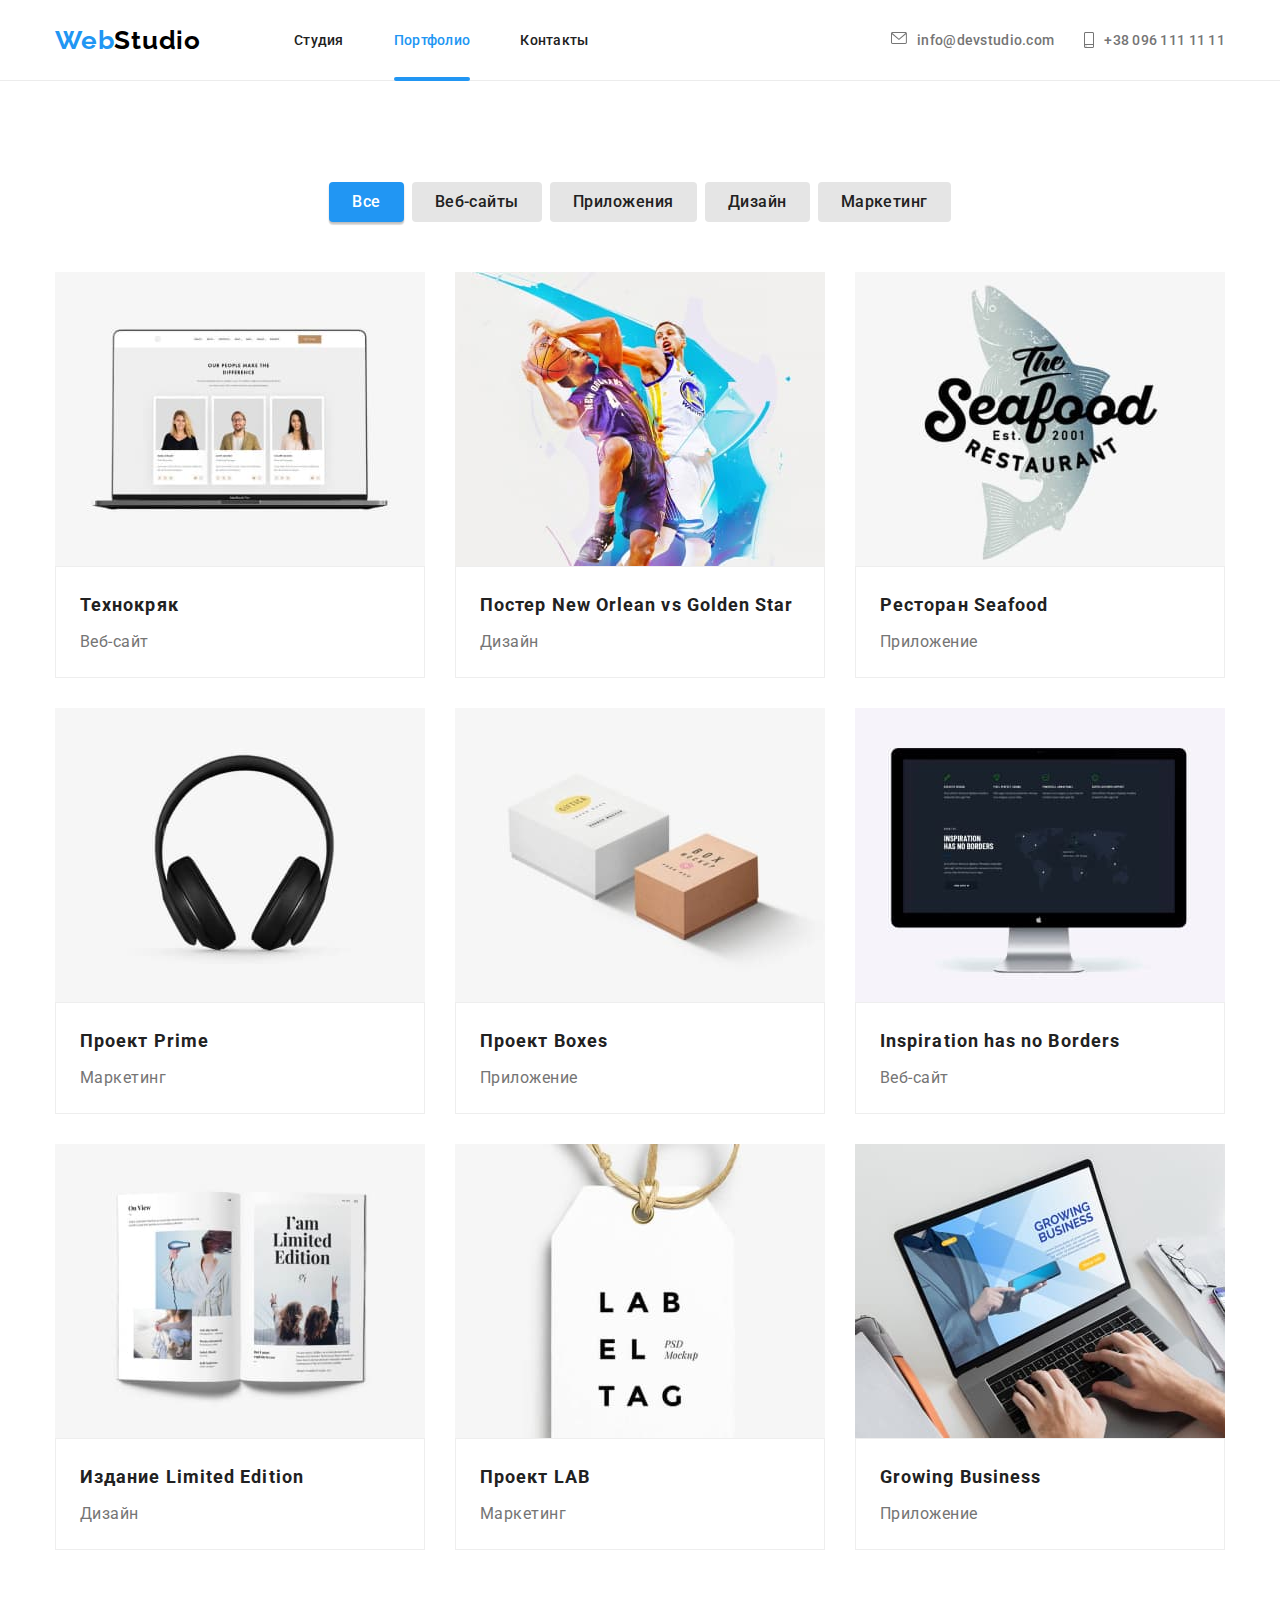
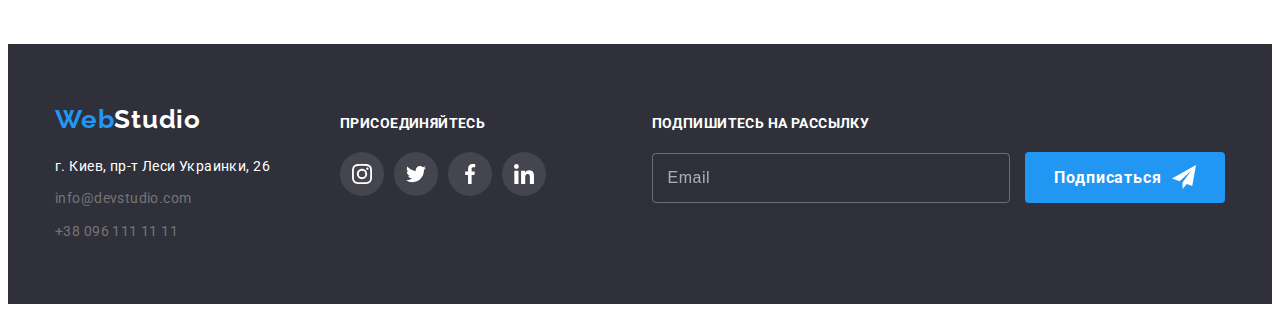
==== commit ca845065: "BEM classes to header" ====
--- a/portfolio.html
+++ b/portfolio.html
@@ -24,41 +24,42 @@
     <!-- header section -->
     <header class="page-header">
       <div class="container">
-        <div class="container-head">
-          <div class="nav-container">
-            <a class="link logo" href="index.html"
+        <div class="page-header__container">
+          <div class="page-header__centered">
+            <a class="page-header__logo logo" href="index.html"
               >Web<span class="accent-top">Studio</span></a
             >
             <nav>
-              <ul class="list header-list">
-                <li class="header-item">
-                  <a class="link header-link" href="./index.html">Студия</a>
+              <ul class="page-header__nav">
+                <li class="page-header__item">
+                  <a class="page-header__link" href="./index.html">Студия</a>
                 </li>
-                <li class="header-item">
-                  <a class="link header-link current" href="">Портфолио</a>
+                <li class="page-header__item">
+                  <a
+                    class="page-header__link page-header__link--current"
+                    href=""
+                    >Портфолио</a
+                  >
                 </li>
-                <li class="header-item">
-                  <a class="link header-link" href="">Контакты</a>
+                <li class="page-header__item">
+                  <a class="page-header__link" href="#address">Контакты</a>
                 </li>
               </ul>
             </nav>
           </div>
 
-          <ul class="list header-connect">
-            <li class="header-item">
-              <a
-                class="link header-link set-link"
-                href="mailto:info@devstudio.com"
-              >
-                <svg class="connect-icon" width="16" height="12">
+          <ul class="page-header__connect">
+            <li class="page-header__item">
+              <a class="page-header__link" href="mailto:info@devstudio.com">
+                <svg class="page-header__connect--icon" width="16" height="12">
                   <use href="./images/icons.svg#icon-mail-logo"></use>
                 </svg>
                 info@devstudio.com</a
               >
             </li>
-            <li class="header-item">
-              <a class="link header-link set-link" href="tel:+380961111111">
-                <svg class="connect-icon" width="10" height="16">
+            <li class="page-header__item">
+              <a class="page-header__link" href="tel:+380961111111">
+                <svg class="page-header__connect--icon" width="10" height="16">
                   <use href="./images/icons.svg#icon-smartphone"></use>
                 </svg>
                 +38 096 111 11 11</a
@@ -364,7 +365,7 @@
     <!--section footer-->
     <footer class="footer">
       <div class="container">
-        <div class="container-address">
+        <div class="foot-container">
           <a class="link logo" href="index.html"
             >Web<span class="accent-foot">Studio</span></a
           >
@@ -392,7 +393,7 @@
             </ul>
           </address>
         </div>
-        <div class="container-social">
+        <div class="foot-container">
           <h3 class="footer-title">присоединяйтесь</h3>
           <ul class="list social-card">
             <li class="social-item">
@@ -462,9 +463,9 @@
             </li>
           </ul>
         </div>
-        <div class="container-subscribe">
+        <div class="foot-container">
+          <h3 class="footer-title">Подпишитесь на рассылку</h3>
           <form>
-            <h3 class="footer-title">Подпишитесь на рассылку</h3>
             <input
               class="subscribe-input"
               type="email"
--- a/css/main.min.css
+++ b/css/main.min.css
@@ -1,2 +1,2 @@
-:root{--text-color: #757575;--brand-color: #212121;--accent-color: #2196f3;--accent-precolor: #188ce8;--primary-color: #ffffff;--bacground-color: #2f303a;--background-precolor: #f5f4fa;--accent-topcolor: #000000;--button-color: #e5e5e5;--border-cardscolor: #eeeeee;--primary-color-icons: #afb1b8;--card-set-gap: 30px;--transition-cubic: 250ms cubic-bezier(0.4, 0, 0.2, 1)}html{-webkit-box-sizing:border-box;box-sizing:border-box}*,*::after,*::before{-webkit-box-sizing:inherit;box-sizing:inherit}h1,h2,h3,h4,h5,h6,p{margin-top:0;margin-bottom:0}.list{list-style:none;padding-left:0;margin:0}.link{text-decoration:none;color:inherit}button{border:1px solid transparent;cursor:pointer}img{display:block;max-width:100%;height:auto}body{font-family:"Roboto", sans-serif;font-size:14px;line-height:1.71;letter-spacing:0.03em;color:var(--text-color);padding-top:80px}.container{width:1200px;margin-left:auto;margin-right:auto;padding:0 15px}.main-button{background-color:var(--accent-color);font-family:inherit;font-weight:bold;font-size:16px;line-height:1.87;letter-spacing:0.06em;color:var(--primary-color);cursor:pointer;border-radius:4px;padding:10px 0;min-width:200px;min-height:50px;-webkit-box-pack:center;-ms-flex-pack:center;justify-content:center;-webkit-transition:background-color var(--transition-cubic);transition:background-color var(--transition-cubic)}.main-button:hover,.main-button:focus{background-color:var(--accent-precolor)}.section{padding-top:94px;padding-bottom:94px}.item{margin-top:30px;margin-left:30px}.card-set{display:-webkit-box;display:-ms-flexbox;display:flex;-ms-flex-wrap:wrap;flex-wrap:wrap;margin-top:-30px;margin-left:-30px}.page-header{border-bottom:1px solid #ececec;position:fixed;width:100%;background-color:var(--primary-color);top:0;left:0;z-index:2}.container-head{display:-webkit-box;display:-ms-flexbox;display:flex;-webkit-box-align:center;-ms-flex-align:center;align-items:center}.nav-container{display:-webkit-box;display:-ms-flexbox;display:flex;-webkit-box-pack:justify;-ms-flex-pack:justify;justify-content:space-between;-webkit-box-align:center;-ms-flex-align:center;align-items:center}.logo{font-family:Raleway;font-weight:bold;font-size:26px;line-height:1.19;letter-spacing:0.03em;color:var(--accent-color);display:inline-block;margin-right:93px}.accent-top{color:var(--accent-topcolor)}.header-list{color:var(--brand-color);display:-webkit-box;display:-ms-flexbox;display:flex}.header-item:not(:last-child){margin-right:50px}.header-connect>.header-item:nth-child(1){margin-right:30px}.header-connect{display:-webkit-box;display:-ms-flexbox;display:flex;-webkit-box-pack:justify;-ms-flex-pack:justify;justify-content:space-between;margin-left:auto}.header-link{font-weight:500;line-height:16px;letter-spacing:0.02em;padding:32px 0;position:relative;-webkit-transition:color var(--transition-cubic);transition:color var(--transition-cubic)}.header-list .current::after{content:"";position:absolute;width:100%;height:4px;background-color:var(--accent-color);border-radius:2px;bottom:-1px;left:0;-webkit-transition:-webkit-transform var(--transition-cubic);transition:-webkit-transform var(--transition-cubic);transition:transform var(--transition-cubic);transition:transform var(--transition-cubic), -webkit-transform var(--transition-cubic)}.set-link{display:-webkit-box;display:-ms-flexbox;display:flex;-webkit-box-align:center;-ms-flex-align:center;align-items:center}.connect-icon{margin-right:10px;fill:currentColor}.header-link:focus,.header-link:hover,.current{color:var(--accent-color)}.hero{background-color:var(--bacground-color);text-align:center}.container-hero{background-image:-webkit-gradient(linear, left top, left bottom, from(rgba(47,48,58,0.4)), to(rgba(47,48,58,0.4))),url(../images/hero-image.jpg);background-image:linear-gradient(rgba(47,48,58,0.4), rgba(47,48,58,0.4)),url(../images/hero-image.jpg);max-width:1600px;background-repeat:no-repeat;background-position:center;padding-top:200px;padding-bottom:200px;margin:0 auto}.hero-title{font-weight:900;font-size:44px;line-height:1.36;text-align:center;letter-spacing:0.06em;text-transform:uppercase;color:var(--primary-color);margin-bottom:30px}.services-item{-ms-flex-preferred-size:calc(100% / 4 - var(--card-set-gap));flex-basis:calc(100% / 4 - var(--card-set-gap))}.services-item::before{content:"";display:block;margin-bottom:30px;background-color:var(--background-precolor);height:120px;background-size:70px, 70px;background-repeat:no-repeat;background-position:center;border-radius:4px}.details-icon::before{background-image:url(../images/antenna.svg)}.punctual-icon::before{background-image:url(../images/clock.svg)}.plan-icon::before{background-image:url(../images/diagram.svg)}.technology-icon::before{background-image:url(../images/astronaut.svg)}.services-title{font-size:14px;line-height:1.14;letter-spacing:0.03em;text-transform:uppercase;color:var(--brand-color);margin-bottom:10px}main .doing{padding-top:0}.section-title{font-weight:bold;font-size:36px;line-height:42px;text-align:center;letter-spacing:0.03em;color:var(--brand-color);margin-bottom:50px}.doing-item{-ms-flex-preferred-size:calc(100% / 3 - var(--card-set-gap));flex-basis:calc(100% / 3 - var(--card-set-gap));position:relative}.doing-title{position:absolute;bottom:0px;left:0px;width:100%;padding:27px 0px;color:var(--primary-color);text-transform:uppercase;font-weight:bold;background-color:rgba(47,48,58,0.8);display:-webkit-box;display:-ms-flexbox;display:flex;-webkit-box-align:center;-ms-flex-align:center;align-items:center;-webkit-box-pack:center;-ms-flex-pack:center;justify-content:center}.team{background-color:var(--background-precolor)}.team-item{background:var(--primary-color);-webkit-box-shadow:0px 1px 3px rgba(0,0,0,0.12),0px 1px 1px rgba(0,0,0,0.14),0px 2px 1px rgba(0,0,0,0.2);box-shadow:0px 1px 3px rgba(0,0,0,0.12),0px 1px 1px rgba(0,0,0,0.14),0px 2px 1px rgba(0,0,0,0.2);-ms-flex-preferred-size:calc(100% / 4 - var(--card-set-gap));flex-basis:calc(100% / 4 - var(--card-set-gap));border-radius:0px 0px 4px 4px}.team-post,.team-pre-title{font-size:16px;line-height:1.18;text-align:center;letter-spacing:0.03em;margin-bottom:16px}.team-pre-title{font-weight:500;color:var(--brand-color);margin-bottom:10px}.card-title{padding:30px 32px}.social-card{display:-webkit-box;display:-ms-flexbox;display:flex;-webkit-box-align:center;-ms-flex-align:center;align-items:center}.social-card-link{display:-webkit-box;display:-ms-flexbox;display:flex;color:var(--primary-color-icons);width:44px;height:44px;border-radius:50%;-webkit-box-align:center;-ms-flex-align:center;align-items:center;-webkit-box-pack:center;-ms-flex-pack:center;justify-content:center;-webkit-transition:color var(--transition-cubic),background-color var(--transition-cubic);transition:color var(--transition-cubic),background-color var(--transition-cubic)}.social-card-link:hover,.social-card-link:focus{background-color:var(--accent-color);color:var(--primary-color)}.icon-card-social{fill:currentColor}.example-btn{font-weight:500;font-size:16px;font-family:inherit;line-height:1.62;text-align:center;letter-spacing:0.03em;color:var(--brand-color);cursor:pointer;padding:6px 22px;border-radius:4px;background-color:var(--button-color);-webkit-transition:color var(--transition-cubic),background-color var(--transition-cubic),-webkit-box-shadow var(--transition-cubic);transition:color var(--transition-cubic),background-color var(--transition-cubic),-webkit-box-shadow var(--transition-cubic);transition:color var(--transition-cubic),background-color var(--transition-cubic),box-shadow var(--transition-cubic);transition:color var(--transition-cubic),background-color var(--transition-cubic),box-shadow var(--transition-cubic),-webkit-box-shadow var(--transition-cubic)}.example-item{margin-right:8px}.example-item:last-child{margin-right:0}.example-btn:hover,.example-btn:focus,.active{color:var(--primary-color);background-color:var(--accent-color);-webkit-box-shadow:0px 3px 1px rgba(0,0,0,0.1),0px 1px 2px rgba(0,0,0,0.08),0px 2px 2px rgba(0,0,0,0.12);box-shadow:0px 3px 1px rgba(0,0,0,0.1),0px 1px 2px rgba(0,0,0,0.08),0px 2px 2px rgba(0,0,0,0.12)}.btn-list{display:-webkit-box;display:-ms-flexbox;display:flex;-webkit-box-pack:center;-ms-flex-pack:center;justify-content:center;margin-bottom:50px}.pf-item{-ms-flex-preferred-size:calc(100% / 3 - var(--card-set-gap));flex-basis:calc(100% / 3 - var(--card-set-gap))}.pf-link{display:-webkit-box;display:-ms-flexbox;display:flex;-webkit-box-orient:vertical;-webkit-box-direction:normal;-ms-flex-direction:column;flex-direction:column}.thumb{position:relative;overflow:hidden}.overlay-box{background-color:rgba(33,150,243,0.9);position:absolute;-webkit-transform:translateY(100%);transform:translateY(100%);-webkit-transition:-webkit-transform var(--transition-cubic);transition:-webkit-transform var(--transition-cubic);transition:transform var(--transition-cubic);transition:transform var(--transition-cubic), -webkit-transform var(--transition-cubic);display:-webkit-box;display:-ms-flexbox;display:flex;-ms-flex-line-pack:center;align-content:center;top:0;left:0}.overlay-info{width:100%;height:294px;padding:63px 24px;color:var(--primary-color);text-align:left;font-size:18px;line-height:1.56;letter-spacing:0.03em}.pf-link:hover .overlay-box,.pf-link:focus .overlay-box{-webkit-transform:translateY(0);transform:translateY(0)}.pf-link:hover,.pf-link:focus{-webkit-box-shadow:0px 1px 1px rgba(0,0,0,0.12),0px 4px 4px rgba(0,0,0,0.06),1px 4px 6px rgba(0,0,0,0.16);box-shadow:0px 1px 1px rgba(0,0,0,0.12),0px 4px 4px rgba(0,0,0,0.06),1px 4px 6px rgba(0,0,0,0.16)}.pf-title{font-size:18px;line-height:2;letter-spacing:0.06em;color:var(--brand-color);margin-bottom:4px}.pf-pre-title{font-size:16px;line-height:1.87;letter-spacing:0.03em}.pf-wrapper{padding:20px 24px;border:1px solid var(--border-cardscolor)}.clients-link{display:-webkit-box;display:-ms-flexbox;display:flex;-webkit-box-pack:center;-ms-flex-pack:center;justify-content:center;-webkit-box-align:center;-ms-flex-align:center;align-items:center;height:92px;border:1px solid var(--primary-color-icons);border-radius:4px;-webkit-transition:border var(--transition-cubic),-webkit-transform 850ms cubic-bezier(0.4, 0, 0.2, 1);transition:border var(--transition-cubic),-webkit-transform 850ms cubic-bezier(0.4, 0, 0.2, 1);transition:border var(--transition-cubic),transform 850ms cubic-bezier(0.4, 0, 0.2, 1);transition:border var(--transition-cubic),transform 850ms cubic-bezier(0.4, 0, 0.2, 1),-webkit-transform 850ms cubic-bezier(0.4, 0, 0.2, 1)}.clients-link:hover,.clients-link:focus{border:1px solid var(--accent-color);-webkit-transform:scale(1.3);transform:scale(1.3)}.clients-link:hover>.icon-clients,.clients-link:focus>.icon-clients{fill:var(--accent-color)}.clients-item{background-color:var(--primary-color);-ms-flex-preferred-size:calc(100% / 6 - var(--card-set-gap));flex-basis:calc(100% / 6 - var(--card-set-gap))}.icon-clients{fill:var(--primary-color-icons);-webkit-transition:fill var(--transition-cubic);transition:fill var(--transition-cubic)}.footer{background-color:var(--bacground-color);padding-top:60px;padding-bottom:60px}.foot-container:not(:last-child){margin-right:70px}.foot-container:last-child{margin-left:auto}.footer .logo{margin-right:0;margin-bottom:20px}.address-list{display:-webkit-box;display:-ms-flexbox;display:flex;-webkit-box-pack:center;-ms-flex-pack:center;justify-content:center;-webkit-box-orient:vertical;-webkit-box-direction:normal;-ms-flex-direction:column;flex-direction:column}.accent-foot{color:var(--primary-color)}.address{font-style:normal;display:-webkit-box;display:-ms-flexbox;display:flex}.address-city{color:var(--primary-color)}.connect .link:focus,.connect .link:hover{color:#b6b6b6;-webkit-transition:color var(--transition-cubic);transition:color var(--transition-cubic)}.address-item{margin-top:0;margin-bottom:9px}.address-item:last-child{margin-bottom:0}.footer>.container{display:-webkit-box;display:-ms-flexbox;display:flex;-webkit-box-align:baseline;-ms-flex-align:baseline;align-items:baseline}.footer-title{font-size:14px;line-height:1.14;text-transform:uppercase;color:var(--primary-color);margin-bottom:20px}.social-item:not(:last-child){margin-right:10px}.footer .social-card-link{color:var(--primary-color);background-color:rgba(255,255,255,0.1)}.footer .social-card-link:hover,.footer .social-card-link:focus{background-color:var(--accent-color);-webkit-transition:background-color var(--transition-cubic);transition:background-color var(--transition-cubic)}.icon-social{fill:currentColor}.subscribe-input{font-size:16px;color:var(--primary-color);min-width:358px;height:50px;padding:0 15px;margin-right:12px;border:1px solid rgba(255,255,255,0.3);-webkit-box-sizing:border-box;box-sizing:border-box;-webkit-filter:drop-shadow(0px 4px 4px rgba(0,0,0,0.15));filter:drop-shadow(0px 4px 4px rgba(0,0,0,0.15));outline:none;border-radius:4px;background-color:inherit;-webkit-transition:border-color var(--transition-cubic);transition:border-color var(--transition-cubic)}.subscribe-input:focus,.subscribe-input:hover{border-color:var(--accent-color)}.subscribe-input::-webkit-input-placeholder{padding:0;font-size:16px;line-height:1.25;letter-spacing:0.03em;color:rgba(255,255,255,0.6)}.subscribe-input:-ms-input-placeholder{padding:0;font-size:16px;line-height:1.25;letter-spacing:0.03em;color:rgba(255,255,255,0.6)}.subscribe-input::-ms-input-placeholder{padding:0;font-size:16px;line-height:1.25;letter-spacing:0.03em;color:rgba(255,255,255,0.6)}.subscribe-input::placeholder{padding:0;font-size:16px;line-height:1.25;letter-spacing:0.03em;color:rgba(255,255,255,0.6)}.subscribe-button{display:-webkit-inline-box;display:-ms-inline-flexbox;display:inline-flex;-webkit-box-align:center;-ms-flex-align:center;align-items:center}.icon-button{margin-left:10px}.backdrop{position:fixed;top:0;left:0;z-index:3;width:100%;height:100%;background-color:rgba(0,0,0,0.2);-webkit-transition:opacity var(--transition-cubic),visibility var(--transition-cubic);transition:opacity var(--transition-cubic),visibility var(--transition-cubic)}.backdrop.is-hidden .modal{opacity:0;visibility:visible;-webkit-transform:translate(-50%, -50%) scale(2) rotate(120deg);transform:translate(-50%, -50%) scale(2) rotate(120deg)}.backdrop.is-hidden{opacity:0;visibility:hidden;pointer-events:none}.modal{position:absolute;top:50%;left:50%;padding:40px;min-width:528px;min-height:581px;background-color:var(--primary-color);-webkit-box-shadow:0px 1px 3px rgba(0,0,0,0.12),0px 1px 1px rgba(0,0,0,0.14),0px 2px 1px rgba(0,0,0,0.2);box-shadow:0px 1px 3px rgba(0,0,0,0.12),0px 1px 1px rgba(0,0,0,0.14),0px 2px 1px rgba(0,0,0,0.2);border-radius:4px;-webkit-transform:translate(-50%, -50%) scale(1);transform:translate(-50%, -50%) scale(1);-webkit-transition:opacity var(--transition-cubic),visibility var(--transition-cubic),-webkit-transform var(--transition-cubic);transition:opacity var(--transition-cubic),visibility var(--transition-cubic),-webkit-transform var(--transition-cubic);transition:transform var(--transition-cubic),opacity var(--transition-cubic),visibility var(--transition-cubic);transition:transform var(--transition-cubic),opacity var(--transition-cubic),visibility var(--transition-cubic),-webkit-transform var(--transition-cubic)}.btn-modal{position:absolute;right:8px;top:8px;display:-webkit-box;display:-ms-flexbox;display:flex;padding:6px;cursor:pointer;background-color:var(--primary-color);border-radius:50%;border:1px solid rgba(0,0,0,0.1);-webkit-transition:background-color var(--transition-cubic),color var(--transition-cubic),border var(--transition-cubic),-webkit-transform var(--transition-cubic);transition:background-color var(--transition-cubic),color var(--transition-cubic),border var(--transition-cubic),-webkit-transform var(--transition-cubic);transition:transform var(--transition-cubic),background-color var(--transition-cubic),color var(--transition-cubic),border var(--transition-cubic);transition:transform var(--transition-cubic),background-color var(--transition-cubic),color var(--transition-cubic),border var(--transition-cubic),-webkit-transform var(--transition-cubic)}.btn-modal:hover,.btn-modal:focus{background-color:var(--accent-color);color:var(--primary-color);border:black;-webkit-transform:rotate(270deg);transform:rotate(270deg)}.icon-close{display:inline-block;fill:currentColor}.form-wrapper{margin-bottom:20px}.form-title{font-size:20px;line-height:1.15;text-align:center;letter-spacing:0.03em;color:var(--brand-color);margin-bottom:12px}.form-field{display:-webkit-box;display:-ms-flexbox;display:flex;-webkit-box-orient:vertical;-webkit-box-direction:normal;-ms-flex-direction:column;flex-direction:column;position:relative}.form-field:not(:last-child){margin-bottom:10px}.form-input{border:1px solid rgba(33,33,33,0.2);border-radius:4px;width:100%;height:40px;padding:0 42px;outline:none;-webkit-transition:border-color var(--transition-cubic);transition:border-color var(--transition-cubic);display:-webkit-box;display:-ms-flexbox;display:flex}.form-icon{position:absolute;top:50%;left:12px;display:inline-block;-webkit-transition:fill var(--transition-cubic);transition:fill var(--transition-cubic)}.form-input:focus,.textarea:focus,.form-input:hover,.textarea:hover{border-color:var(--accent-color);-webkit-box-shadow:0 0 10px rgba(98,148,206,0.5);box-shadow:0 0 10px rgba(98,148,206,0.5)}.form-field:focus-within>.form-icon,.form-field:hover>.form-icon{fill:var(--accent-color)}.form-field label{font-size:12px;line-height:1.16;letter-spacing:0.01em;margin-bottom:4px}.textarea{resize:none;outline:none;border:1px solid rgba(33,33,33,0.2);border-radius:4px;width:100%;height:120px;padding:12px 16px;-webkit-transition:border-color var(--transition-cubic);transition:border-color var(--transition-cubic)}.textarea::-webkit-input-placeholder{font-size:12px;line-height:1.16;letter-spacing:0.01em;color:rgba(117,117,117,0.5)}.textarea:-ms-input-placeholder{font-size:12px;line-height:1.16;letter-spacing:0.01em;color:rgba(117,117,117,0.5)}.textarea::-ms-input-placeholder{font-size:12px;line-height:1.16;letter-spacing:0.01em;color:rgba(117,117,117,0.5)}.textarea::placeholder{font-size:12px;line-height:1.16;letter-spacing:0.01em;color:rgba(117,117,117,0.5)}.form-link{color:var(--accent-color)}.form-checkbox{display:-webkit-box;display:-ms-flexbox;display:flex;-webkit-box-align:center;-ms-flex-align:center;align-items:center;-webkit-box-pack:center;-ms-flex-pack:center;justify-content:center;margin-bottom:30px}.form .main-button{display:-webkit-box;display:-ms-flexbox;display:flex;margin-left:auto;margin-right:auto}.form-icon-check{margin-right:7px;border:2px solid #212121;border-radius:2px;fill:none;-webkit-transition:border var(--transition-cubic),background-color var(--transition-cubic),fill var(--transition-cubic);transition:border var(--transition-cubic),background-color var(--transition-cubic),fill var(--transition-cubic)}.input-checkbox:checked+.form-icon-check{border:transparent;background-color:var(--accent-color);fill:var(--primary-color)}.input-checkbox:focus+.form-icon-check,.input-checkbox:hover+.form-icon-check{border:2px solid var(--accent-color)}
+:root{--text-color: #757575;--brand-color: #212121;--accent-color: #2196f3;--accent-precolor: #188ce8;--primary-color: #ffffff;--bacground-color: #2f303a;--background-precolor: #f5f4fa;--accent-topcolor: #000000;--button-color: #e5e5e5;--border-cardscolor: #eeeeee;--primary-color-icons: #afb1b8;--card-set-gap: 30px;--transition-cubic: 250ms cubic-bezier(0.4, 0, 0.2, 1)}.visually-hidden{position:absolute;white-space:nowrap;width:1px;height:1px;overflow:hidden;border:0;padding:0;clip:rect(0 0 0 0);-webkit-clip-path:inset(50%);clip-path:inset(50%);margin:-1px}html{-webkit-box-sizing:border-box;box-sizing:border-box}*,*::after,*::before{-webkit-box-sizing:inherit;box-sizing:inherit}h1,h2,h3,h4,h5,h6,p{margin-top:0;margin-bottom:0}ul,ol{list-style:none;padding:0;margin:0}a{text-decoration:none;color:inherit}button{border:1px solid transparent;cursor:pointer}img{display:block;max-width:100%;height:auto}body{font-family:"Roboto", sans-serif;font-size:14px;line-height:1.71;letter-spacing:0.03em;color:var(--text-color);padding-top:80px}.container{width:1200px;margin-left:auto;margin-right:auto;padding:0 15px}.logo{font-family:Raleway;font-weight:bold;font-size:26px;line-height:1.19;letter-spacing:0.03em;color:var(--accent-color);display:inline-block}.main-button{background-color:var(--accent-color);font-family:inherit;font-weight:bold;font-size:16px;line-height:1.87;letter-spacing:0.06em;color:var(--primary-color);cursor:pointer;border-radius:4px;padding:10px 0;min-width:200px;min-height:50px;-webkit-box-pack:center;-ms-flex-pack:center;justify-content:center;-webkit-transition:background-color var(--transition-cubic);transition:background-color var(--transition-cubic)}.main-button:hover,.main-button:focus{background-color:var(--accent-precolor)}.section{padding-top:94px;padding-bottom:94px}.item{margin-top:30px;margin-left:30px}.card-set{display:-webkit-box;display:-ms-flexbox;display:flex;-ms-flex-wrap:wrap;flex-wrap:wrap;margin-top:-30px;margin-left:-30px}.page-header{border-bottom:1px solid #ececec;position:fixed;width:100%;background-color:var(--primary-color);top:0;left:0;z-index:2}.page-header__container{display:-webkit-box;display:-ms-flexbox;display:flex;-webkit-box-align:center;-ms-flex-align:center;align-items:center}.page-header__centered{display:-webkit-box;display:-ms-flexbox;display:flex;-webkit-box-pack:justify;-ms-flex-pack:justify;justify-content:space-between;-webkit-box-align:center;-ms-flex-align:center;align-items:center}.page-header__logo{margin-right:93px}.accent-top{color:var(--accent-topcolor)}.page-header__nav{color:var(--brand-color);display:-webkit-box;display:-ms-flexbox;display:flex}.page-header__item:not(:last-child){margin-right:50px}.page-header__link{display:-webkit-box;display:-ms-flexbox;display:flex;font-weight:500;line-height:16px;letter-spacing:0.02em;padding:32px 0;position:relative;-webkit-transition:color var(--transition-cubic);transition:color var(--transition-cubic)}.page-header__item .page-header__link--current::after{content:"";position:absolute;width:100%;height:4px;background-color:var(--accent-color);border-radius:2px;bottom:-1px;left:0;-webkit-transition:-webkit-transform var(--transition-cubic);transition:-webkit-transform var(--transition-cubic);transition:transform var(--transition-cubic);transition:transform var(--transition-cubic), -webkit-transform var(--transition-cubic)}.page-header__connect>.page-header__item:nth-child(1){margin-right:30px}.page-header__connect{display:-webkit-box;display:-ms-flexbox;display:flex;-webkit-box-pack:justify;-ms-flex-pack:justify;justify-content:space-between;margin-left:auto}.page-header__connect--icon{margin-right:10px;fill:currentColor}.page-header__link:focus,.page-header__link:hover,.page-header__link--current{color:var(--accent-color)}.hero{background-color:var(--bacground-color);text-align:center}.container-hero{background-image:-webkit-gradient(linear, left top, left bottom, from(rgba(47,48,58,0.4)), to(rgba(47,48,58,0.4))),url(../images/hero-image.jpg);background-image:linear-gradient(rgba(47,48,58,0.4), rgba(47,48,58,0.4)),url(../images/hero-image.jpg);max-width:1600px;background-repeat:no-repeat;background-position:center;padding-top:200px;padding-bottom:200px;margin:0 auto}.hero-title{font-weight:900;font-size:44px;line-height:1.36;text-align:center;letter-spacing:0.06em;text-transform:uppercase;color:var(--primary-color);margin-bottom:30px}.services-item{-ms-flex-preferred-size:calc(100% / 4 - var(--card-set-gap));flex-basis:calc(100% / 4 - var(--card-set-gap))}.services-item::before{content:"";display:block;margin-bottom:30px;background-color:var(--background-precolor);height:120px;background-size:70px, 70px;background-repeat:no-repeat;background-position:center;border-radius:4px}.details-icon::before{background-image:url(../images/antenna.svg)}.punctual-icon::before{background-image:url(../images/clock.svg)}.plan-icon::before{background-image:url(../images/diagram.svg)}.technology-icon::before{background-image:url(../images/astronaut.svg)}.services-title{font-size:14px;line-height:1.14;letter-spacing:0.03em;text-transform:uppercase;color:var(--brand-color);margin-bottom:10px}main .doing{padding-top:0}.section-title{font-weight:bold;font-size:36px;line-height:42px;text-align:center;letter-spacing:0.03em;color:var(--brand-color);margin-bottom:50px}.doing-item{-ms-flex-preferred-size:calc(100% / 3 - var(--card-set-gap));flex-basis:calc(100% / 3 - var(--card-set-gap));position:relative}.doing-title{position:absolute;bottom:0px;left:0px;width:100%;padding:27px 0px;color:var(--primary-color);text-transform:uppercase;font-weight:bold;background-color:rgba(47,48,58,0.8);display:-webkit-box;display:-ms-flexbox;display:flex;-webkit-box-align:center;-ms-flex-align:center;align-items:center;-webkit-box-pack:center;-ms-flex-pack:center;justify-content:center}.team{background-color:var(--background-precolor)}.team-item{background:var(--primary-color);-webkit-box-shadow:0px 1px 3px rgba(0,0,0,0.12),0px 1px 1px rgba(0,0,0,0.14),0px 2px 1px rgba(0,0,0,0.2);box-shadow:0px 1px 3px rgba(0,0,0,0.12),0px 1px 1px rgba(0,0,0,0.14),0px 2px 1px rgba(0,0,0,0.2);-ms-flex-preferred-size:calc(100% / 4 - var(--card-set-gap));flex-basis:calc(100% / 4 - var(--card-set-gap));border-radius:0px 0px 4px 4px}.team-post,.team-pre-title{font-size:16px;line-height:1.18;text-align:center;letter-spacing:0.03em;margin-bottom:16px}.team-pre-title{font-weight:500;color:var(--brand-color);margin-bottom:10px}.card-title{padding:30px 32px}.social-card{display:-webkit-box;display:-ms-flexbox;display:flex;-webkit-box-align:center;-ms-flex-align:center;align-items:center}.social-card-link{display:-webkit-box;display:-ms-flexbox;display:flex;color:var(--primary-color-icons);width:44px;height:44px;border-radius:50%;-webkit-box-align:center;-ms-flex-align:center;align-items:center;-webkit-box-pack:center;-ms-flex-pack:center;justify-content:center;-webkit-transition:color var(--transition-cubic),background-color var(--transition-cubic);transition:color var(--transition-cubic),background-color var(--transition-cubic)}.social-card-link:hover,.social-card-link:focus{background-color:var(--accent-color);color:var(--primary-color)}.icon-card-social{fill:currentColor}.clients-link{display:-webkit-box;display:-ms-flexbox;display:flex;-webkit-box-pack:center;-ms-flex-pack:center;justify-content:center;-webkit-box-align:center;-ms-flex-align:center;align-items:center;height:92px;border:1px solid var(--primary-color-icons);border-radius:4px;-webkit-transition:border var(--transition-cubic),-webkit-transform 850ms cubic-bezier(0.4, 0, 0.2, 1);transition:border var(--transition-cubic),-webkit-transform 850ms cubic-bezier(0.4, 0, 0.2, 1);transition:border var(--transition-cubic),transform 850ms cubic-bezier(0.4, 0, 0.2, 1);transition:border var(--transition-cubic),transform 850ms cubic-bezier(0.4, 0, 0.2, 1),-webkit-transform 850ms cubic-bezier(0.4, 0, 0.2, 1)}.clients-link:hover,.clients-link:focus{border:1px solid var(--accent-color);-webkit-transform:scale(1.3);transform:scale(1.3)}.clients-link:hover>.icon-clients,.clients-link:focus>.icon-clients{fill:var(--accent-color)}.clients-item{background-color:var(--primary-color);-ms-flex-preferred-size:calc(100% / 6 - var(--card-set-gap));flex-basis:calc(100% / 6 - var(--card-set-gap))}.icon-clients{fill:var(--primary-color-icons);-webkit-transition:fill var(--transition-cubic);transition:fill var(--transition-cubic)}.footer{background-color:var(--bacground-color);padding-top:60px;padding-bottom:60px}.foot-container:not(:last-child){margin-right:70px}.foot-container:last-child{margin-left:auto}.footer .logo{margin-right:0;margin-bottom:20px}.address-list{display:-webkit-box;display:-ms-flexbox;display:flex;-webkit-box-pack:center;-ms-flex-pack:center;justify-content:center;-webkit-box-orient:vertical;-webkit-box-direction:normal;-ms-flex-direction:column;flex-direction:column}.accent-foot{color:var(--primary-color)}.address{font-style:normal;display:-webkit-box;display:-ms-flexbox;display:flex}.address-city{color:var(--primary-color)}.connect .link:focus,.connect .link:hover{color:#b6b6b6;-webkit-transition:color var(--transition-cubic);transition:color var(--transition-cubic)}.address-item{margin-top:0;margin-bottom:9px}.address-item:last-child{margin-bottom:0}.footer>.container{display:-webkit-box;display:-ms-flexbox;display:flex;-webkit-box-align:baseline;-ms-flex-align:baseline;align-items:baseline}.footer-title{font-size:14px;line-height:1.14;text-transform:uppercase;color:var(--primary-color);margin-bottom:20px}.social-item:not(:last-child){margin-right:10px}.footer .social-card-link{color:var(--primary-color);background-color:rgba(255,255,255,0.1)}.footer .social-card-link:hover,.footer .social-card-link:focus{background-color:var(--accent-color);-webkit-transition:background-color var(--transition-cubic);transition:background-color var(--transition-cubic)}.icon-social{fill:currentColor}.subscribe-input{font-size:16px;color:var(--primary-color);min-width:358px;height:50px;padding:0 15px;margin-right:12px;border:1px solid rgba(255,255,255,0.3);-webkit-box-sizing:border-box;box-sizing:border-box;-webkit-filter:drop-shadow(0px 4px 4px rgba(0,0,0,0.15));filter:drop-shadow(0px 4px 4px rgba(0,0,0,0.15));outline:none;border-radius:4px;background-color:inherit;-webkit-transition:border-color var(--transition-cubic);transition:border-color var(--transition-cubic)}.subscribe-input:focus,.subscribe-input:hover{border-color:var(--accent-color)}.subscribe-input::-webkit-input-placeholder{padding:0;font-size:16px;line-height:1.25;letter-spacing:0.03em;color:rgba(255,255,255,0.6)}.subscribe-input:-ms-input-placeholder{padding:0;font-size:16px;line-height:1.25;letter-spacing:0.03em;color:rgba(255,255,255,0.6)}.subscribe-input::-ms-input-placeholder{padding:0;font-size:16px;line-height:1.25;letter-spacing:0.03em;color:rgba(255,255,255,0.6)}.subscribe-input::placeholder{padding:0;font-size:16px;line-height:1.25;letter-spacing:0.03em;color:rgba(255,255,255,0.6)}.subscribe-button{display:-webkit-inline-box;display:-ms-inline-flexbox;display:inline-flex;-webkit-box-align:center;-ms-flex-align:center;align-items:center}.icon-button{margin-left:10px}.example-btn{font-weight:500;font-size:16px;font-family:inherit;line-height:1.62;text-align:center;letter-spacing:0.03em;color:var(--brand-color);cursor:pointer;padding:6px 22px;border-radius:4px;background-color:var(--button-color);-webkit-transition:color var(--transition-cubic),background-color var(--transition-cubic),-webkit-box-shadow var(--transition-cubic);transition:color var(--transition-cubic),background-color var(--transition-cubic),-webkit-box-shadow var(--transition-cubic);transition:color var(--transition-cubic),background-color var(--transition-cubic),box-shadow var(--transition-cubic);transition:color var(--transition-cubic),background-color var(--transition-cubic),box-shadow var(--transition-cubic),-webkit-box-shadow var(--transition-cubic)}.example-item{margin-right:8px}.example-item:last-child{margin-right:0}.example-btn:hover,.example-btn:focus,.active{color:var(--primary-color);background-color:var(--accent-color);-webkit-box-shadow:0px 3px 1px rgba(0,0,0,0.1),0px 1px 2px rgba(0,0,0,0.08),0px 2px 2px rgba(0,0,0,0.12);box-shadow:0px 3px 1px rgba(0,0,0,0.1),0px 1px 2px rgba(0,0,0,0.08),0px 2px 2px rgba(0,0,0,0.12)}.btn-list{display:-webkit-box;display:-ms-flexbox;display:flex;-webkit-box-pack:center;-ms-flex-pack:center;justify-content:center;margin-bottom:50px}.pf-item{-ms-flex-preferred-size:calc(100% / 3 - var(--card-set-gap));flex-basis:calc(100% / 3 - var(--card-set-gap))}.pf-link{display:-webkit-box;display:-ms-flexbox;display:flex;-webkit-box-orient:vertical;-webkit-box-direction:normal;-ms-flex-direction:column;flex-direction:column}.thumb{position:relative;overflow:hidden}.overlay-box{background-color:rgba(33,150,243,0.9);position:absolute;-webkit-transform:translateY(100%);transform:translateY(100%);-webkit-transition:-webkit-transform var(--transition-cubic);transition:-webkit-transform var(--transition-cubic);transition:transform var(--transition-cubic);transition:transform var(--transition-cubic), -webkit-transform var(--transition-cubic);display:-webkit-box;display:-ms-flexbox;display:flex;-ms-flex-line-pack:center;align-content:center;top:0;left:0}.overlay-info{width:100%;height:294px;padding:63px 24px;color:var(--primary-color);text-align:left;font-size:18px;line-height:1.56;letter-spacing:0.03em}.pf-link:hover .overlay-box,.pf-link:focus .overlay-box{-webkit-transform:translateY(0);transform:translateY(0)}.pf-link:hover,.pf-link:focus{-webkit-box-shadow:0px 1px 1px rgba(0,0,0,0.12),0px 4px 4px rgba(0,0,0,0.06),1px 4px 6px rgba(0,0,0,0.16);box-shadow:0px 1px 1px rgba(0,0,0,0.12),0px 4px 4px rgba(0,0,0,0.06),1px 4px 6px rgba(0,0,0,0.16)}.pf-title{font-size:18px;line-height:2;letter-spacing:0.06em;color:var(--brand-color);margin-bottom:4px}.pf-pre-title{font-size:16px;line-height:1.87;letter-spacing:0.03em}.pf-wrapper{padding:20px 24px;border:1px solid var(--border-cardscolor)}.backdrop{position:fixed;top:0;left:0;z-index:3;width:100%;height:100%;background-color:rgba(0,0,0,0.2);-webkit-transition:opacity var(--transition-cubic),visibility var(--transition-cubic);transition:opacity var(--transition-cubic),visibility var(--transition-cubic)}.backdrop.is-hidden .modal{opacity:0;visibility:visible;-webkit-transform:translate(-50%, -50%) scale(2) rotate(120deg);transform:translate(-50%, -50%) scale(2) rotate(120deg)}.backdrop.is-hidden{opacity:0;visibility:hidden;pointer-events:none}.modal{position:absolute;top:50%;left:50%;padding:40px;min-width:528px;min-height:581px;background-color:var(--primary-color);-webkit-box-shadow:0px 1px 3px rgba(0,0,0,0.12),0px 1px 1px rgba(0,0,0,0.14),0px 2px 1px rgba(0,0,0,0.2);box-shadow:0px 1px 3px rgba(0,0,0,0.12),0px 1px 1px rgba(0,0,0,0.14),0px 2px 1px rgba(0,0,0,0.2);border-radius:4px;-webkit-transform:translate(-50%, -50%) scale(1);transform:translate(-50%, -50%) scale(1);-webkit-transition:opacity var(--transition-cubic),visibility var(--transition-cubic),-webkit-transform var(--transition-cubic);transition:opacity var(--transition-cubic),visibility var(--transition-cubic),-webkit-transform var(--transition-cubic);transition:transform var(--transition-cubic),opacity var(--transition-cubic),visibility var(--transition-cubic);transition:transform var(--transition-cubic),opacity var(--transition-cubic),visibility var(--transition-cubic),-webkit-transform var(--transition-cubic)}.btn-modal{position:absolute;right:8px;top:8px;display:-webkit-box;display:-ms-flexbox;display:flex;padding:6px;cursor:pointer;background-color:var(--primary-color);border-radius:50%;border:1px solid rgba(0,0,0,0.1);-webkit-transition:background-color var(--transition-cubic),color var(--transition-cubic),border var(--transition-cubic),-webkit-transform var(--transition-cubic);transition:background-color var(--transition-cubic),color var(--transition-cubic),border var(--transition-cubic),-webkit-transform var(--transition-cubic);transition:transform var(--transition-cubic),background-color var(--transition-cubic),color var(--transition-cubic),border var(--transition-cubic);transition:transform var(--transition-cubic),background-color var(--transition-cubic),color var(--transition-cubic),border var(--transition-cubic),-webkit-transform var(--transition-cubic)}.btn-modal:hover,.btn-modal:focus{background-color:var(--accent-color);color:var(--primary-color);border:black;-webkit-transform:rotate(270deg);transform:rotate(270deg)}.icon-close{display:inline-block;fill:currentColor}.form-wrapper{margin-bottom:20px}.form-title{font-size:20px;line-height:1.15;text-align:center;letter-spacing:0.03em;color:var(--brand-color);margin-bottom:12px}.form-field{display:-webkit-box;display:-ms-flexbox;display:flex;-webkit-box-orient:vertical;-webkit-box-direction:normal;-ms-flex-direction:column;flex-direction:column;position:relative}.form-field:not(:last-child){margin-bottom:10px}.form-input{border:1px solid rgba(33,33,33,0.2);border-radius:4px;width:100%;height:40px;padding:0 42px;outline:none;-webkit-transition:border-color var(--transition-cubic);transition:border-color var(--transition-cubic);display:-webkit-box;display:-ms-flexbox;display:flex}.form-icon{position:absolute;top:50%;left:12px;display:inline-block;-webkit-transition:fill var(--transition-cubic);transition:fill var(--transition-cubic)}.form-input:focus,.textarea:focus,.form-input:hover,.textarea:hover{border-color:var(--accent-color);-webkit-box-shadow:0 0 10px rgba(98,148,206,0.5);box-shadow:0 0 10px rgba(98,148,206,0.5)}.form-field:focus-within>.form-icon,.form-field:hover>.form-icon{fill:var(--accent-color)}.form-field label{font-size:12px;line-height:1.16;letter-spacing:0.01em;margin-bottom:4px}.textarea{resize:none;outline:none;border:1px solid rgba(33,33,33,0.2);border-radius:4px;width:100%;height:120px;padding:12px 16px;-webkit-transition:border-color var(--transition-cubic);transition:border-color var(--transition-cubic)}.textarea::-webkit-input-placeholder{font-size:12px;line-height:1.16;letter-spacing:0.01em;color:rgba(117,117,117,0.5)}.textarea:-ms-input-placeholder{font-size:12px;line-height:1.16;letter-spacing:0.01em;color:rgba(117,117,117,0.5)}.textarea::-ms-input-placeholder{font-size:12px;line-height:1.16;letter-spacing:0.01em;color:rgba(117,117,117,0.5)}.textarea::placeholder{font-size:12px;line-height:1.16;letter-spacing:0.01em;color:rgba(117,117,117,0.5)}.form-link{color:var(--accent-color)}.form-checkbox{display:-webkit-box;display:-ms-flexbox;display:flex;-webkit-box-align:center;-ms-flex-align:center;align-items:center;-webkit-box-pack:center;-ms-flex-pack:center;justify-content:center;margin-bottom:30px}.form .main-button{display:-webkit-box;display:-ms-flexbox;display:flex;margin-left:auto;margin-right:auto}.form-icon-check{margin-right:7px;border:2px solid #212121;border-radius:2px;fill:none;-webkit-transition:border var(--transition-cubic),background-color var(--transition-cubic),fill var(--transition-cubic);transition:border var(--transition-cubic),background-color var(--transition-cubic),fill var(--transition-cubic)}.input-checkbox:checked+.form-icon-check{border:transparent;background-color:var(--accent-color);fill:var(--primary-color)}.input-checkbox:focus+.form-icon-check,.input-checkbox:hover+.form-icon-check{border:2px solid var(--accent-color)}
 /*# sourceMappingURL=main.min.css.map */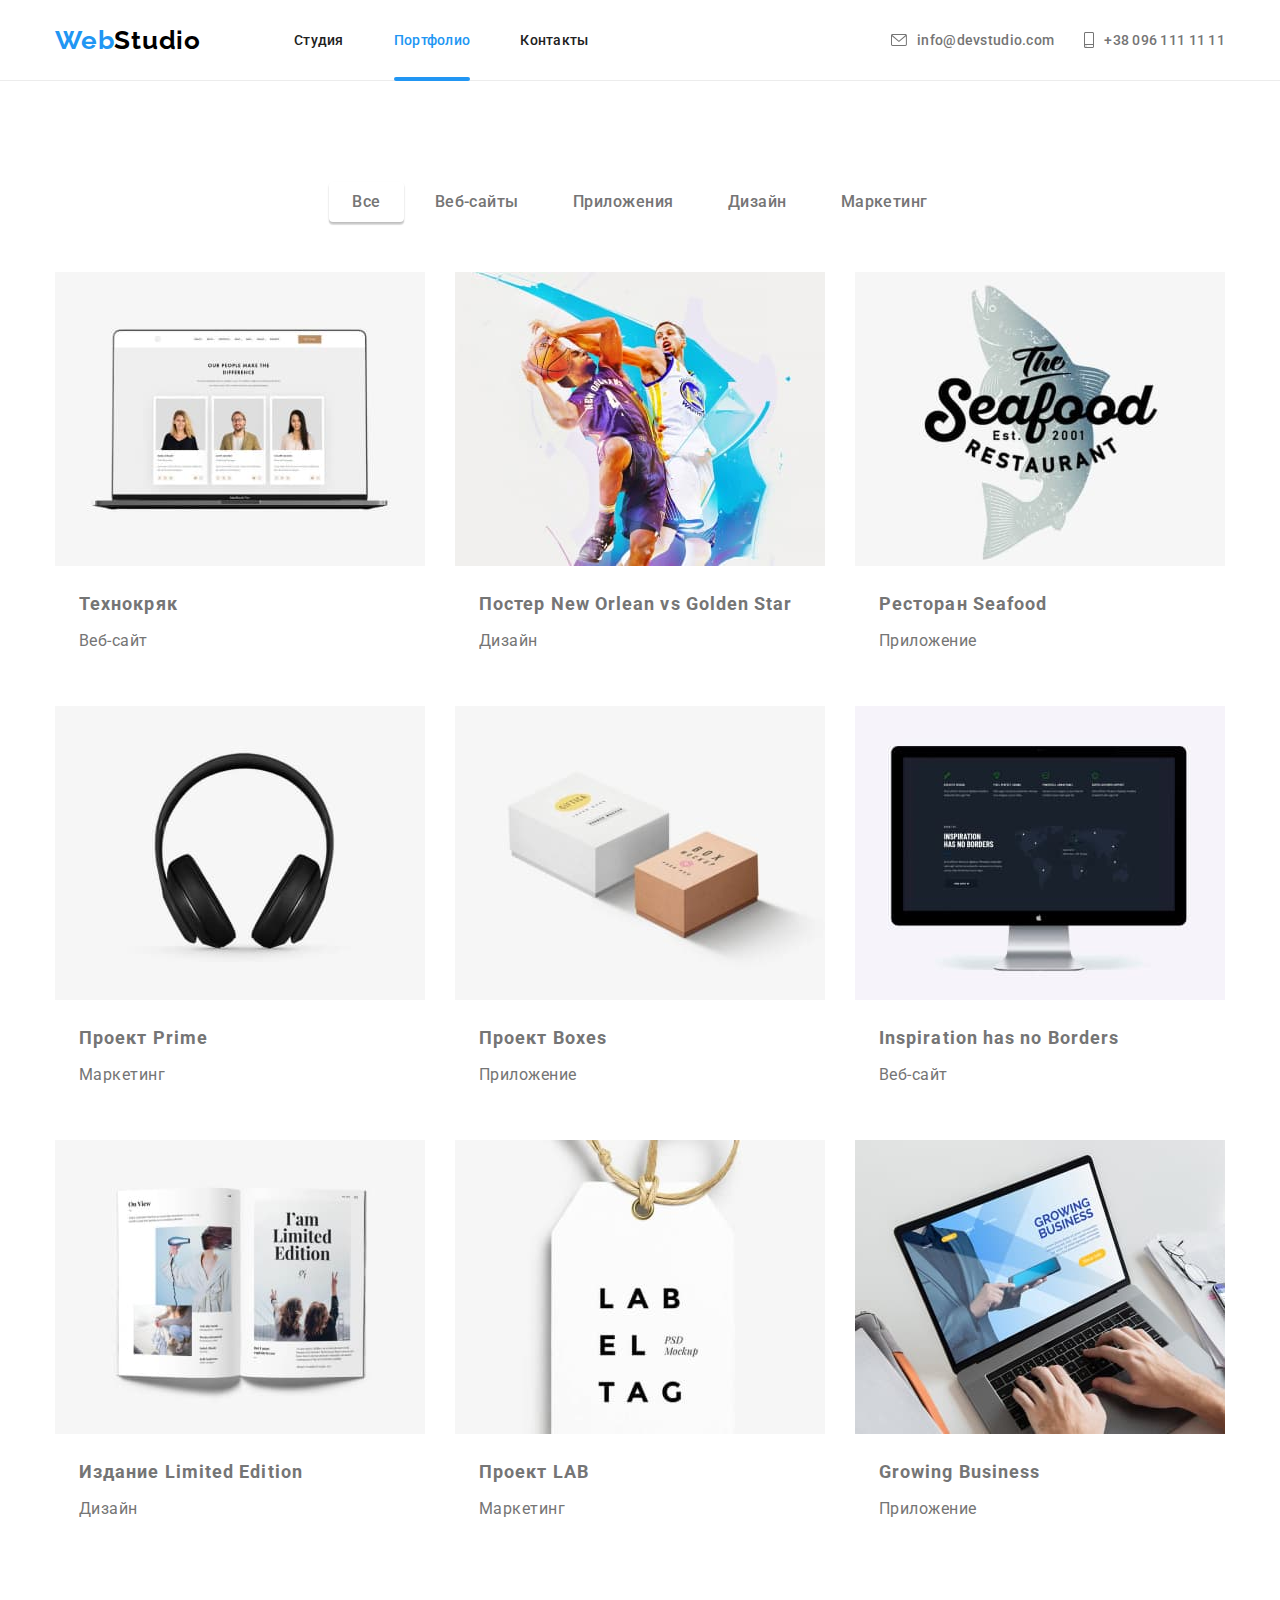
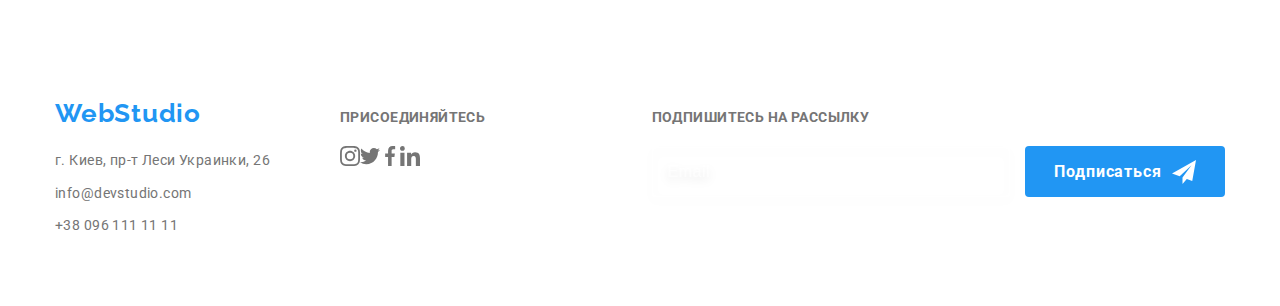
==== commit cd0bbb26: "change classes but a clients and footer" ====
--- a/portfolio.html
+++ b/portfolio.html
@@ -22,44 +22,45 @@
   </head>
   <body>
     <!-- header section -->
-    <header class="page-header">
+    <header class="header">
       <div class="container">
-        <div class="page-header__container">
-          <div class="page-header__centered">
-            <a class="page-header__logo logo" href="index.html"
-              >Web<span class="accent-top">Studio</span></a
+        <div class="header__container">
+          <nav class="header__nav-wrapper">
+            <a class="header__logo logo" href="index.html"
+              >Web<span class="header--accent-top">Studio</span></a
             >
-            <nav>
-              <ul class="page-header__nav">
-                <li class="page-header__item">
-                  <a class="page-header__link" href="./index.html">Студия</a>
-                </li>
-                <li class="page-header__item">
-                  <a
-                    class="page-header__link page-header__link--current"
-                    href=""
-                    >Портфолио</a
-                  >
-                </li>
-                <li class="page-header__item">
-                  <a class="page-header__link" href="#address">Контакты</a>
-                </li>
-              </ul>
-            </nav>
-          </div>
-
-          <ul class="page-header__connect">
-            <li class="page-header__item">
-              <a class="page-header__link" href="mailto:info@devstudio.com">
-                <svg class="page-header__connect--icon" width="16" height="12">
+            <ul class="header__nav">
+              <li class="header__item">
+                <a class="header__link" href="./index.html">Студия</a>
+              </li>
+              <li class="header__item">
+                <a class="header__link header__link--current" href=""
+                  >Портфолио</a
+                >
+              </li>
+              <li class="header__item">
+                <a class="header__link" href="#address">Контакты</a>
+              </li>
+            </ul>
+          </nav>
+          <ul class="header__connect">
+            <li class="header__item">
+              <a
+                class="header__link header__link--align"
+                href="mailto:info@devstudio.com"
+              >
+                <svg class="header__connect-icon" width="16" height="12">
                   <use href="./images/icons.svg#icon-mail-logo"></use>
                 </svg>
                 info@devstudio.com</a
               >
             </li>
-            <li class="page-header__item">
-              <a class="page-header__link" href="tel:+380961111111">
-                <svg class="page-header__connect--icon" width="10" height="16">
+            <li class="header__item">
+              <a
+                class="header__link header__link--align"
+                href="tel:+380961111111"
+              >
+                <svg class="header__connect-icon" width="10" height="16">
                   <use href="./images/icons.svg#icon-smartphone"></use>
                 </svg>
                 +38 096 111 11 11</a
--- a/css/main.min.css
+++ b/css/main.min.css
@@ -1,2 +1,2 @@
-:root{--text-color: #757575;--brand-color: #212121;--accent-color: #2196f3;--accent-precolor: #188ce8;--primary-color: #ffffff;--bacground-color: #2f303a;--background-precolor: #f5f4fa;--accent-topcolor: #000000;--button-color: #e5e5e5;--border-cardscolor: #eeeeee;--primary-color-icons: #afb1b8;--card-set-gap: 30px;--transition-cubic: 250ms cubic-bezier(0.4, 0, 0.2, 1)}.visually-hidden{position:absolute;white-space:nowrap;width:1px;height:1px;overflow:hidden;border:0;padding:0;clip:rect(0 0 0 0);-webkit-clip-path:inset(50%);clip-path:inset(50%);margin:-1px}html{-webkit-box-sizing:border-box;box-sizing:border-box}*,*::after,*::before{-webkit-box-sizing:inherit;box-sizing:inherit}h1,h2,h3,h4,h5,h6,p{margin-top:0;margin-bottom:0}ul,ol{list-style:none;padding:0;margin:0}a{text-decoration:none;color:inherit}button{border:1px solid transparent;cursor:pointer}img{display:block;max-width:100%;height:auto}body{font-family:"Roboto", sans-serif;font-size:14px;line-height:1.71;letter-spacing:0.03em;color:var(--text-color);padding-top:80px}.container{width:1200px;margin-left:auto;margin-right:auto;padding:0 15px}.logo{font-family:Raleway;font-weight:bold;font-size:26px;line-height:1.19;letter-spacing:0.03em;color:var(--accent-color);display:inline-block}.main-button{background-color:var(--accent-color);font-family:inherit;font-weight:bold;font-size:16px;line-height:1.87;letter-spacing:0.06em;color:var(--primary-color);cursor:pointer;border-radius:4px;padding:10px 0;min-width:200px;min-height:50px;-webkit-box-pack:center;-ms-flex-pack:center;justify-content:center;-webkit-transition:background-color var(--transition-cubic);transition:background-color var(--transition-cubic)}.main-button:hover,.main-button:focus{background-color:var(--accent-precolor)}.section{padding-top:94px;padding-bottom:94px}.item{margin-top:30px;margin-left:30px}.card-set{display:-webkit-box;display:-ms-flexbox;display:flex;-ms-flex-wrap:wrap;flex-wrap:wrap;margin-top:-30px;margin-left:-30px}.page-header{border-bottom:1px solid #ececec;position:fixed;width:100%;background-color:var(--primary-color);top:0;left:0;z-index:2}.page-header__container{display:-webkit-box;display:-ms-flexbox;display:flex;-webkit-box-align:center;-ms-flex-align:center;align-items:center}.page-header__centered{display:-webkit-box;display:-ms-flexbox;display:flex;-webkit-box-pack:justify;-ms-flex-pack:justify;justify-content:space-between;-webkit-box-align:center;-ms-flex-align:center;align-items:center}.page-header__logo{margin-right:93px}.accent-top{color:var(--accent-topcolor)}.page-header__nav{color:var(--brand-color);display:-webkit-box;display:-ms-flexbox;display:flex}.page-header__item:not(:last-child){margin-right:50px}.page-header__link{display:-webkit-box;display:-ms-flexbox;display:flex;font-weight:500;line-height:16px;letter-spacing:0.02em;padding:32px 0;position:relative;-webkit-transition:color var(--transition-cubic);transition:color var(--transition-cubic)}.page-header__item .page-header__link--current::after{content:"";position:absolute;width:100%;height:4px;background-color:var(--accent-color);border-radius:2px;bottom:-1px;left:0;-webkit-transition:-webkit-transform var(--transition-cubic);transition:-webkit-transform var(--transition-cubic);transition:transform var(--transition-cubic);transition:transform var(--transition-cubic), -webkit-transform var(--transition-cubic)}.page-header__connect>.page-header__item:nth-child(1){margin-right:30px}.page-header__connect{display:-webkit-box;display:-ms-flexbox;display:flex;-webkit-box-pack:justify;-ms-flex-pack:justify;justify-content:space-between;margin-left:auto}.page-header__connect--icon{margin-right:10px;fill:currentColor}.page-header__link:focus,.page-header__link:hover,.page-header__link--current{color:var(--accent-color)}.hero{background-color:var(--bacground-color);text-align:center}.container-hero{background-image:-webkit-gradient(linear, left top, left bottom, from(rgba(47,48,58,0.4)), to(rgba(47,48,58,0.4))),url(../images/hero-image.jpg);background-image:linear-gradient(rgba(47,48,58,0.4), rgba(47,48,58,0.4)),url(../images/hero-image.jpg);max-width:1600px;background-repeat:no-repeat;background-position:center;padding-top:200px;padding-bottom:200px;margin:0 auto}.hero-title{font-weight:900;font-size:44px;line-height:1.36;text-align:center;letter-spacing:0.06em;text-transform:uppercase;color:var(--primary-color);margin-bottom:30px}.services-item{-ms-flex-preferred-size:calc(100% / 4 - var(--card-set-gap));flex-basis:calc(100% / 4 - var(--card-set-gap))}.services-item::before{content:"";display:block;margin-bottom:30px;background-color:var(--background-precolor);height:120px;background-size:70px, 70px;background-repeat:no-repeat;background-position:center;border-radius:4px}.details-icon::before{background-image:url(../images/antenna.svg)}.punctual-icon::before{background-image:url(../images/clock.svg)}.plan-icon::before{background-image:url(../images/diagram.svg)}.technology-icon::before{background-image:url(../images/astronaut.svg)}.services-title{font-size:14px;line-height:1.14;letter-spacing:0.03em;text-transform:uppercase;color:var(--brand-color);margin-bottom:10px}main .doing{padding-top:0}.section-title{font-weight:bold;font-size:36px;line-height:42px;text-align:center;letter-spacing:0.03em;color:var(--brand-color);margin-bottom:50px}.doing-item{-ms-flex-preferred-size:calc(100% / 3 - var(--card-set-gap));flex-basis:calc(100% / 3 - var(--card-set-gap));position:relative}.doing-title{position:absolute;bottom:0px;left:0px;width:100%;padding:27px 0px;color:var(--primary-color);text-transform:uppercase;font-weight:bold;background-color:rgba(47,48,58,0.8);display:-webkit-box;display:-ms-flexbox;display:flex;-webkit-box-align:center;-ms-flex-align:center;align-items:center;-webkit-box-pack:center;-ms-flex-pack:center;justify-content:center}.team{background-color:var(--background-precolor)}.team-item{background:var(--primary-color);-webkit-box-shadow:0px 1px 3px rgba(0,0,0,0.12),0px 1px 1px rgba(0,0,0,0.14),0px 2px 1px rgba(0,0,0,0.2);box-shadow:0px 1px 3px rgba(0,0,0,0.12),0px 1px 1px rgba(0,0,0,0.14),0px 2px 1px rgba(0,0,0,0.2);-ms-flex-preferred-size:calc(100% / 4 - var(--card-set-gap));flex-basis:calc(100% / 4 - var(--card-set-gap));border-radius:0px 0px 4px 4px}.team-post,.team-pre-title{font-size:16px;line-height:1.18;text-align:center;letter-spacing:0.03em;margin-bottom:16px}.team-pre-title{font-weight:500;color:var(--brand-color);margin-bottom:10px}.card-title{padding:30px 32px}.social-card{display:-webkit-box;display:-ms-flexbox;display:flex;-webkit-box-align:center;-ms-flex-align:center;align-items:center}.social-card-link{display:-webkit-box;display:-ms-flexbox;display:flex;color:var(--primary-color-icons);width:44px;height:44px;border-radius:50%;-webkit-box-align:center;-ms-flex-align:center;align-items:center;-webkit-box-pack:center;-ms-flex-pack:center;justify-content:center;-webkit-transition:color var(--transition-cubic),background-color var(--transition-cubic);transition:color var(--transition-cubic),background-color var(--transition-cubic)}.social-card-link:hover,.social-card-link:focus{background-color:var(--accent-color);color:var(--primary-color)}.icon-card-social{fill:currentColor}.clients-link{display:-webkit-box;display:-ms-flexbox;display:flex;-webkit-box-pack:center;-ms-flex-pack:center;justify-content:center;-webkit-box-align:center;-ms-flex-align:center;align-items:center;height:92px;border:1px solid var(--primary-color-icons);border-radius:4px;-webkit-transition:border var(--transition-cubic),-webkit-transform 850ms cubic-bezier(0.4, 0, 0.2, 1);transition:border var(--transition-cubic),-webkit-transform 850ms cubic-bezier(0.4, 0, 0.2, 1);transition:border var(--transition-cubic),transform 850ms cubic-bezier(0.4, 0, 0.2, 1);transition:border var(--transition-cubic),transform 850ms cubic-bezier(0.4, 0, 0.2, 1),-webkit-transform 850ms cubic-bezier(0.4, 0, 0.2, 1)}.clients-link:hover,.clients-link:focus{border:1px solid var(--accent-color);-webkit-transform:scale(1.3);transform:scale(1.3)}.clients-link:hover>.icon-clients,.clients-link:focus>.icon-clients{fill:var(--accent-color)}.clients-item{background-color:var(--primary-color);-ms-flex-preferred-size:calc(100% / 6 - var(--card-set-gap));flex-basis:calc(100% / 6 - var(--card-set-gap))}.icon-clients{fill:var(--primary-color-icons);-webkit-transition:fill var(--transition-cubic);transition:fill var(--transition-cubic)}.footer{background-color:var(--bacground-color);padding-top:60px;padding-bottom:60px}.foot-container:not(:last-child){margin-right:70px}.foot-container:last-child{margin-left:auto}.footer .logo{margin-right:0;margin-bottom:20px}.address-list{display:-webkit-box;display:-ms-flexbox;display:flex;-webkit-box-pack:center;-ms-flex-pack:center;justify-content:center;-webkit-box-orient:vertical;-webkit-box-direction:normal;-ms-flex-direction:column;flex-direction:column}.accent-foot{color:var(--primary-color)}.address{font-style:normal;display:-webkit-box;display:-ms-flexbox;display:flex}.address-city{color:var(--primary-color)}.connect .link:focus,.connect .link:hover{color:#b6b6b6;-webkit-transition:color var(--transition-cubic);transition:color var(--transition-cubic)}.address-item{margin-top:0;margin-bottom:9px}.address-item:last-child{margin-bottom:0}.footer>.container{display:-webkit-box;display:-ms-flexbox;display:flex;-webkit-box-align:baseline;-ms-flex-align:baseline;align-items:baseline}.footer-title{font-size:14px;line-height:1.14;text-transform:uppercase;color:var(--primary-color);margin-bottom:20px}.social-item:not(:last-child){margin-right:10px}.footer .social-card-link{color:var(--primary-color);background-color:rgba(255,255,255,0.1)}.footer .social-card-link:hover,.footer .social-card-link:focus{background-color:var(--accent-color);-webkit-transition:background-color var(--transition-cubic);transition:background-color var(--transition-cubic)}.icon-social{fill:currentColor}.subscribe-input{font-size:16px;color:var(--primary-color);min-width:358px;height:50px;padding:0 15px;margin-right:12px;border:1px solid rgba(255,255,255,0.3);-webkit-box-sizing:border-box;box-sizing:border-box;-webkit-filter:drop-shadow(0px 4px 4px rgba(0,0,0,0.15));filter:drop-shadow(0px 4px 4px rgba(0,0,0,0.15));outline:none;border-radius:4px;background-color:inherit;-webkit-transition:border-color var(--transition-cubic);transition:border-color var(--transition-cubic)}.subscribe-input:focus,.subscribe-input:hover{border-color:var(--accent-color)}.subscribe-input::-webkit-input-placeholder{padding:0;font-size:16px;line-height:1.25;letter-spacing:0.03em;color:rgba(255,255,255,0.6)}.subscribe-input:-ms-input-placeholder{padding:0;font-size:16px;line-height:1.25;letter-spacing:0.03em;color:rgba(255,255,255,0.6)}.subscribe-input::-ms-input-placeholder{padding:0;font-size:16px;line-height:1.25;letter-spacing:0.03em;color:rgba(255,255,255,0.6)}.subscribe-input::placeholder{padding:0;font-size:16px;line-height:1.25;letter-spacing:0.03em;color:rgba(255,255,255,0.6)}.subscribe-button{display:-webkit-inline-box;display:-ms-inline-flexbox;display:inline-flex;-webkit-box-align:center;-ms-flex-align:center;align-items:center}.icon-button{margin-left:10px}.example-btn{font-weight:500;font-size:16px;font-family:inherit;line-height:1.62;text-align:center;letter-spacing:0.03em;color:var(--brand-color);cursor:pointer;padding:6px 22px;border-radius:4px;background-color:var(--button-color);-webkit-transition:color var(--transition-cubic),background-color var(--transition-cubic),-webkit-box-shadow var(--transition-cubic);transition:color var(--transition-cubic),background-color var(--transition-cubic),-webkit-box-shadow var(--transition-cubic);transition:color var(--transition-cubic),background-color var(--transition-cubic),box-shadow var(--transition-cubic);transition:color var(--transition-cubic),background-color var(--transition-cubic),box-shadow var(--transition-cubic),-webkit-box-shadow var(--transition-cubic)}.example-item{margin-right:8px}.example-item:last-child{margin-right:0}.example-btn:hover,.example-btn:focus,.active{color:var(--primary-color);background-color:var(--accent-color);-webkit-box-shadow:0px 3px 1px rgba(0,0,0,0.1),0px 1px 2px rgba(0,0,0,0.08),0px 2px 2px rgba(0,0,0,0.12);box-shadow:0px 3px 1px rgba(0,0,0,0.1),0px 1px 2px rgba(0,0,0,0.08),0px 2px 2px rgba(0,0,0,0.12)}.btn-list{display:-webkit-box;display:-ms-flexbox;display:flex;-webkit-box-pack:center;-ms-flex-pack:center;justify-content:center;margin-bottom:50px}.pf-item{-ms-flex-preferred-size:calc(100% / 3 - var(--card-set-gap));flex-basis:calc(100% / 3 - var(--card-set-gap))}.pf-link{display:-webkit-box;display:-ms-flexbox;display:flex;-webkit-box-orient:vertical;-webkit-box-direction:normal;-ms-flex-direction:column;flex-direction:column}.thumb{position:relative;overflow:hidden}.overlay-box{background-color:rgba(33,150,243,0.9);position:absolute;-webkit-transform:translateY(100%);transform:translateY(100%);-webkit-transition:-webkit-transform var(--transition-cubic);transition:-webkit-transform var(--transition-cubic);transition:transform var(--transition-cubic);transition:transform var(--transition-cubic), -webkit-transform var(--transition-cubic);display:-webkit-box;display:-ms-flexbox;display:flex;-ms-flex-line-pack:center;align-content:center;top:0;left:0}.overlay-info{width:100%;height:294px;padding:63px 24px;color:var(--primary-color);text-align:left;font-size:18px;line-height:1.56;letter-spacing:0.03em}.pf-link:hover .overlay-box,.pf-link:focus .overlay-box{-webkit-transform:translateY(0);transform:translateY(0)}.pf-link:hover,.pf-link:focus{-webkit-box-shadow:0px 1px 1px rgba(0,0,0,0.12),0px 4px 4px rgba(0,0,0,0.06),1px 4px 6px rgba(0,0,0,0.16);box-shadow:0px 1px 1px rgba(0,0,0,0.12),0px 4px 4px rgba(0,0,0,0.06),1px 4px 6px rgba(0,0,0,0.16)}.pf-title{font-size:18px;line-height:2;letter-spacing:0.06em;color:var(--brand-color);margin-bottom:4px}.pf-pre-title{font-size:16px;line-height:1.87;letter-spacing:0.03em}.pf-wrapper{padding:20px 24px;border:1px solid var(--border-cardscolor)}.backdrop{position:fixed;top:0;left:0;z-index:3;width:100%;height:100%;background-color:rgba(0,0,0,0.2);-webkit-transition:opacity var(--transition-cubic),visibility var(--transition-cubic);transition:opacity var(--transition-cubic),visibility var(--transition-cubic)}.backdrop.is-hidden .modal{opacity:0;visibility:visible;-webkit-transform:translate(-50%, -50%) scale(2) rotate(120deg);transform:translate(-50%, -50%) scale(2) rotate(120deg)}.backdrop.is-hidden{opacity:0;visibility:hidden;pointer-events:none}.modal{position:absolute;top:50%;left:50%;padding:40px;min-width:528px;min-height:581px;background-color:var(--primary-color);-webkit-box-shadow:0px 1px 3px rgba(0,0,0,0.12),0px 1px 1px rgba(0,0,0,0.14),0px 2px 1px rgba(0,0,0,0.2);box-shadow:0px 1px 3px rgba(0,0,0,0.12),0px 1px 1px rgba(0,0,0,0.14),0px 2px 1px rgba(0,0,0,0.2);border-radius:4px;-webkit-transform:translate(-50%, -50%) scale(1);transform:translate(-50%, -50%) scale(1);-webkit-transition:opacity var(--transition-cubic),visibility var(--transition-cubic),-webkit-transform var(--transition-cubic);transition:opacity var(--transition-cubic),visibility var(--transition-cubic),-webkit-transform var(--transition-cubic);transition:transform var(--transition-cubic),opacity var(--transition-cubic),visibility var(--transition-cubic);transition:transform var(--transition-cubic),opacity var(--transition-cubic),visibility var(--transition-cubic),-webkit-transform var(--transition-cubic)}.btn-modal{position:absolute;right:8px;top:8px;display:-webkit-box;display:-ms-flexbox;display:flex;padding:6px;cursor:pointer;background-color:var(--primary-color);border-radius:50%;border:1px solid rgba(0,0,0,0.1);-webkit-transition:background-color var(--transition-cubic),color var(--transition-cubic),border var(--transition-cubic),-webkit-transform var(--transition-cubic);transition:background-color var(--transition-cubic),color var(--transition-cubic),border var(--transition-cubic),-webkit-transform var(--transition-cubic);transition:transform var(--transition-cubic),background-color var(--transition-cubic),color var(--transition-cubic),border var(--transition-cubic);transition:transform var(--transition-cubic),background-color var(--transition-cubic),color var(--transition-cubic),border var(--transition-cubic),-webkit-transform var(--transition-cubic)}.btn-modal:hover,.btn-modal:focus{background-color:var(--accent-color);color:var(--primary-color);border:black;-webkit-transform:rotate(270deg);transform:rotate(270deg)}.icon-close{display:inline-block;fill:currentColor}.form-wrapper{margin-bottom:20px}.form-title{font-size:20px;line-height:1.15;text-align:center;letter-spacing:0.03em;color:var(--brand-color);margin-bottom:12px}.form-field{display:-webkit-box;display:-ms-flexbox;display:flex;-webkit-box-orient:vertical;-webkit-box-direction:normal;-ms-flex-direction:column;flex-direction:column;position:relative}.form-field:not(:last-child){margin-bottom:10px}.form-input{border:1px solid rgba(33,33,33,0.2);border-radius:4px;width:100%;height:40px;padding:0 42px;outline:none;-webkit-transition:border-color var(--transition-cubic);transition:border-color var(--transition-cubic);display:-webkit-box;display:-ms-flexbox;display:flex}.form-icon{position:absolute;top:50%;left:12px;display:inline-block;-webkit-transition:fill var(--transition-cubic);transition:fill var(--transition-cubic)}.form-input:focus,.textarea:focus,.form-input:hover,.textarea:hover{border-color:var(--accent-color);-webkit-box-shadow:0 0 10px rgba(98,148,206,0.5);box-shadow:0 0 10px rgba(98,148,206,0.5)}.form-field:focus-within>.form-icon,.form-field:hover>.form-icon{fill:var(--accent-color)}.form-field label{font-size:12px;line-height:1.16;letter-spacing:0.01em;margin-bottom:4px}.textarea{resize:none;outline:none;border:1px solid rgba(33,33,33,0.2);border-radius:4px;width:100%;height:120px;padding:12px 16px;-webkit-transition:border-color var(--transition-cubic);transition:border-color var(--transition-cubic)}.textarea::-webkit-input-placeholder{font-size:12px;line-height:1.16;letter-spacing:0.01em;color:rgba(117,117,117,0.5)}.textarea:-ms-input-placeholder{font-size:12px;line-height:1.16;letter-spacing:0.01em;color:rgba(117,117,117,0.5)}.textarea::-ms-input-placeholder{font-size:12px;line-height:1.16;letter-spacing:0.01em;color:rgba(117,117,117,0.5)}.textarea::placeholder{font-size:12px;line-height:1.16;letter-spacing:0.01em;color:rgba(117,117,117,0.5)}.form-link{color:var(--accent-color)}.form-checkbox{display:-webkit-box;display:-ms-flexbox;display:flex;-webkit-box-align:center;-ms-flex-align:center;align-items:center;-webkit-box-pack:center;-ms-flex-pack:center;justify-content:center;margin-bottom:30px}.form .main-button{display:-webkit-box;display:-ms-flexbox;display:flex;margin-left:auto;margin-right:auto}.form-icon-check{margin-right:7px;border:2px solid #212121;border-radius:2px;fill:none;-webkit-transition:border var(--transition-cubic),background-color var(--transition-cubic),fill var(--transition-cubic);transition:border var(--transition-cubic),background-color var(--transition-cubic),fill var(--transition-cubic)}.input-checkbox:checked+.form-icon-check{border:transparent;background-color:var(--accent-color);fill:var(--primary-color)}.input-checkbox:focus+.form-icon-check,.input-checkbox:hover+.form-icon-check{border:2px solid var(--accent-color)}
+.visually-hidden{position:absolute;white-space:nowrap;width:1px;height:1px;overflow:hidden;border:0;padding:0;clip:rect(0 0 0 0);-webkit-clip-path:inset(50%);clip-path:inset(50%);margin:-1px}html{-webkit-box-sizing:border-box;box-sizing:border-box}*,*::after,*::before{-webkit-box-sizing:inherit;box-sizing:inherit}h1,h2,h3,h4,h5,h6,p{margin-top:0;margin-bottom:0}ul,ol{list-style:none;padding:0;margin:0}a{text-decoration:none;color:inherit}button{border:1px solid transparent;cursor:pointer}img{display:block;max-width:100%;height:auto}body{font-family:"Roboto", sans-serif;font-size:14px;line-height:1.71;letter-spacing:0.03em;color:#757575;padding-top:80px}.container{width:1200px;margin-left:auto;margin-right:auto;padding:0 15px}.logo{font-family:Raleway;font-weight:bold;font-size:26px;line-height:1.19;letter-spacing:0.03em;color:#2196f3;display:inline-block}.section{padding-top:94px;padding-bottom:94px}.section-title{font-weight:bold;font-size:36px;line-height:42px;text-align:center;letter-spacing:0.03em;color:#212121;margin-bottom:50px}.item{margin-top:30px;margin-left:30px}.card-set{display:-webkit-box;display:-ms-flexbox;display:flex;-ms-flex-wrap:wrap;flex-wrap:wrap;margin-top:-30px;margin-left:-30px}.main-button{background-color:#2196f3;font-family:inherit;font-weight:bold;font-size:16px;line-height:1.87;letter-spacing:0.06em;color:#fff;cursor:pointer;border-radius:4px;padding:10px 0;min-width:200px;min-height:50px;-webkit-box-pack:center;-ms-flex-pack:center;justify-content:center;-webkit-transition:background-color 250ms cubic-bezier(0.4, 0, 0.2, 1);transition:background-color 250ms cubic-bezier(0.4, 0, 0.2, 1)}.main-button:hover,.main-button:focus{background-color:#188ce8}.header{border-bottom:1px solid #ececec;position:fixed;width:100%;background-color:#fff;top:0;left:0;z-index:2}.header__container{display:-webkit-box;display:-ms-flexbox;display:flex;-webkit-box-align:center;-ms-flex-align:center;align-items:center}.header__nav-wrapper{display:-webkit-box;display:-ms-flexbox;display:flex;-webkit-box-align:center;-ms-flex-align:center;align-items:center;-webkit-box-pack:justify;-ms-flex-pack:justify;justify-content:space-between}.header__logo{margin-right:93px}.header--accent-top{color:#000}.header__nav{color:#212121;display:-webkit-box;display:-ms-flexbox;display:flex}.header__item:not(:last-child){margin-right:50px}.header__link{display:-webkit-box;display:-ms-flexbox;display:flex;font-weight:500;line-height:16px;letter-spacing:0.02em;padding:32px 0;position:relative;-webkit-transition:color 250ms cubic-bezier(0.4, 0, 0.2, 1);transition:color 250ms cubic-bezier(0.4, 0, 0.2, 1)}.header__link--align{-webkit-box-align:center;-ms-flex-align:center;align-items:center}.header__item .header__link--current::after{content:"";position:absolute;width:100%;height:4px;background-color:#2196f3;border-radius:2px;bottom:-1px;left:0;-webkit-transition:-webkit-transform 250ms cubic-bezier(0.4, 0, 0.2, 1);transition:-webkit-transform 250ms cubic-bezier(0.4, 0, 0.2, 1);transition:transform 250ms cubic-bezier(0.4, 0, 0.2, 1);transition:transform 250ms cubic-bezier(0.4, 0, 0.2, 1), -webkit-transform 250ms cubic-bezier(0.4, 0, 0.2, 1)}.header__connect>.header__item:nth-child(1){margin-right:30px}.header__connect{display:-webkit-box;display:-ms-flexbox;display:flex;-webkit-box-pack:justify;-ms-flex-pack:justify;justify-content:space-between;margin-left:auto}.header__connect-icon{margin-right:10px;fill:currentColor}.header__link:focus,.header__link:hover,.header__link--current{color:#2196f3}.hero{background-color:#2f303a;text-align:center}.hero__container{background-image:-webkit-gradient(linear, left top, left bottom, from(rgba(47,48,58,0.4)), to(rgba(47,48,58,0.4))),url(../images/hero-image.jpg);background-image:linear-gradient(rgba(47,48,58,0.4), rgba(47,48,58,0.4)),url(../images/hero-image.jpg);max-width:1600px;background-repeat:no-repeat;background-position:center;padding-top:200px;padding-bottom:200px;margin:0 auto}.hero__title{font-weight:900;font-size:44px;line-height:1.36;text-align:center;letter-spacing:0.06em;text-transform:uppercase;color:#fff;margin-bottom:30px}.services-section{background-color:#fff}.services-section__item{-ms-flex-preferred-size:calc(100% / 4 - 30px);flex-basis:calc(100% / 4 - 30px)}.services-section__item::before{content:"";display:block;margin-bottom:30px;background-color:#f5f4fa;height:120px;background-size:70px, 70px;background-repeat:no-repeat;background-position:center;border-radius:4px}.services-section__title{font-size:14px;line-height:1.14;letter-spacing:0.03em;text-transform:uppercase;color:#212121;margin-bottom:10px}.details-icon::before{background-image:url(../images/antenna.svg)}.punctual-icon::before{background-image:url(../images/clock.svg)}.plan-icon::before{background-image:url(../images/diagram.svg)}.technology-icon::before{background-image:url(../images/astronaut.svg)}.production-section{background-color:#fff;padding-top:0}.production-section__item{-ms-flex-preferred-size:calc(100% / 3 - 30px);flex-basis:calc(100% / 3 - 30px);position:relative}.production-section__title{position:absolute;bottom:0px;left:0px;width:100%;padding:27px 0px;color:#fff;text-transform:uppercase;font-weight:bold;background-color:rgba(47,48,58,0.8);display:-webkit-box;display:-ms-flexbox;display:flex;-webkit-box-align:center;-ms-flex-align:center;align-items:center;-webkit-box-pack:center;-ms-flex-pack:center;justify-content:center}.team{background-color:#f5f4fa}.team__item{background:#fff;-webkit-box-shadow:0px 1px 3px rgba(0,0,0,0.12),0px 1px 1px rgba(0,0,0,0.14),0px 2px 1px rgba(0,0,0,0.2);box-shadow:0px 1px 3px rgba(0,0,0,0.12),0px 1px 1px rgba(0,0,0,0.14),0px 2px 1px rgba(0,0,0,0.2);-ms-flex-preferred-size:calc(100% / 4 - var(--card-set-gap));flex-basis:calc(100% / 4 - var(--card-set-gap));border-radius:0px 0px 4px 4px}.team__post,.team__pre-title{font-size:16px;line-height:1.18;text-align:center;letter-spacing:0.03em;margin-bottom:16px}.team__pre-title{font-weight:500;color:#212121;margin-bottom:10px}.team__wrapper{padding:30px 32px}.social-card__item:not(:last-child){margin-right:10px}.social-card{display:-webkit-box;display:-ms-flexbox;display:flex;-webkit-box-align:center;-ms-flex-align:center;align-items:center}.social-card__link{display:-webkit-box;display:-ms-flexbox;display:flex;color:#afb1b8;width:44px;height:44px;border-radius:50%;-webkit-box-align:center;-ms-flex-align:center;align-items:center;-webkit-box-pack:center;-ms-flex-pack:center;justify-content:center;-webkit-transition:color 250ms cubic-bezier(0.4, 0, 0.2, 1),background-color 250ms cubic-bezier(0.4, 0, 0.2, 1);transition:color 250ms cubic-bezier(0.4, 0, 0.2, 1),background-color 250ms cubic-bezier(0.4, 0, 0.2, 1)}.social-card__link:hover,.social-card__link:focus{background-color:#2196f3;color:#fff}.social-card__icon{fill:currentColor}.clients-link{display:-webkit-box;display:-ms-flexbox;display:flex;-webkit-box-pack:center;-ms-flex-pack:center;justify-content:center;-webkit-box-align:center;-ms-flex-align:center;align-items:center;height:92px;border:1px solid var(--primary-color-icons);border-radius:4px;-webkit-transition:border var(--transition-cubic),-webkit-transform 850ms cubic-bezier(0.4, 0, 0.2, 1);transition:border var(--transition-cubic),-webkit-transform 850ms cubic-bezier(0.4, 0, 0.2, 1);transition:border var(--transition-cubic),transform 850ms cubic-bezier(0.4, 0, 0.2, 1);transition:border var(--transition-cubic),transform 850ms cubic-bezier(0.4, 0, 0.2, 1),-webkit-transform 850ms cubic-bezier(0.4, 0, 0.2, 1)}.clients-link:hover,.clients-link:focus{border:1px solid var(--accent-color);-webkit-transform:scale(1.3);transform:scale(1.3)}.clients-link:hover>.icon-clients,.clients-link:focus>.icon-clients{fill:var(--accent-color)}.clients-item{background-color:var(--primary-color);-ms-flex-preferred-size:calc(100% / 6 - var(--card-set-gap));flex-basis:calc(100% / 6 - var(--card-set-gap))}.icon-clients{fill:var(--primary-color-icons);-webkit-transition:fill var(--transition-cubic);transition:fill var(--transition-cubic)}.footer{background-color:var(--bacground-color);padding-top:60px;padding-bottom:60px}.foot-container:not(:last-child){margin-right:70px}.foot-container:last-child{margin-left:auto}.footer .logo{margin-right:0;margin-bottom:20px}.address-list{display:-webkit-box;display:-ms-flexbox;display:flex;-webkit-box-pack:center;-ms-flex-pack:center;justify-content:center;-webkit-box-orient:vertical;-webkit-box-direction:normal;-ms-flex-direction:column;flex-direction:column}.accent-foot{color:var(--primary-color)}.address{font-style:normal;display:-webkit-box;display:-ms-flexbox;display:flex}.address-city{color:var(--primary-color)}.connect .link:focus,.connect .link:hover{color:#b6b6b6;-webkit-transition:color var(--transition-cubic);transition:color var(--transition-cubic)}.address-item{margin-top:0;margin-bottom:9px}.address-item:last-child{margin-bottom:0}.footer>.container{display:-webkit-box;display:-ms-flexbox;display:flex;-webkit-box-align:baseline;-ms-flex-align:baseline;align-items:baseline}.footer-title{font-size:14px;line-height:1.14;text-transform:uppercase;color:var(--primary-color);margin-bottom:20px}.footer .social-card-link{color:var(--primary-color);background-color:rgba(255,255,255,0.1)}.footer .social-card-link:hover,.footer .social-card-link:focus{background-color:var(--accent-color);-webkit-transition:background-color var(--transition-cubic);transition:background-color var(--transition-cubic)}.icon-social{fill:currentColor}.subscribe-input{font-size:16px;color:var(--primary-color);min-width:358px;height:50px;padding:0 15px;margin-right:12px;border:1px solid rgba(255,255,255,0.3);-webkit-box-sizing:border-box;box-sizing:border-box;-webkit-filter:drop-shadow(0px 4px 4px rgba(0,0,0,0.15));filter:drop-shadow(0px 4px 4px rgba(0,0,0,0.15));outline:none;border-radius:4px;background-color:inherit;-webkit-transition:border-color var(--transition-cubic);transition:border-color var(--transition-cubic)}.subscribe-input:focus,.subscribe-input:hover{border-color:var(--accent-color)}.subscribe-input::-webkit-input-placeholder{padding:0;font-size:16px;line-height:1.25;letter-spacing:0.03em;color:rgba(255,255,255,0.6)}.subscribe-input:-ms-input-placeholder{padding:0;font-size:16px;line-height:1.25;letter-spacing:0.03em;color:rgba(255,255,255,0.6)}.subscribe-input::-ms-input-placeholder{padding:0;font-size:16px;line-height:1.25;letter-spacing:0.03em;color:rgba(255,255,255,0.6)}.subscribe-input::placeholder{padding:0;font-size:16px;line-height:1.25;letter-spacing:0.03em;color:rgba(255,255,255,0.6)}.subscribe-button{display:-webkit-inline-box;display:-ms-inline-flexbox;display:inline-flex;-webkit-box-align:center;-ms-flex-align:center;align-items:center}.icon-button{margin-left:10px}.example-btn{font-weight:500;font-size:16px;font-family:inherit;line-height:1.62;text-align:center;letter-spacing:0.03em;color:var(--brand-color);cursor:pointer;padding:6px 22px;border-radius:4px;background-color:var(--button-color);-webkit-transition:color var(--transition-cubic),background-color var(--transition-cubic),-webkit-box-shadow var(--transition-cubic);transition:color var(--transition-cubic),background-color var(--transition-cubic),-webkit-box-shadow var(--transition-cubic);transition:color var(--transition-cubic),background-color var(--transition-cubic),box-shadow var(--transition-cubic);transition:color var(--transition-cubic),background-color var(--transition-cubic),box-shadow var(--transition-cubic),-webkit-box-shadow var(--transition-cubic)}.example-item{margin-right:8px}.example-item:last-child{margin-right:0}.example-btn:hover,.example-btn:focus,.active{color:var(--primary-color);background-color:var(--accent-color);-webkit-box-shadow:0px 3px 1px rgba(0,0,0,0.1),0px 1px 2px rgba(0,0,0,0.08),0px 2px 2px rgba(0,0,0,0.12);box-shadow:0px 3px 1px rgba(0,0,0,0.1),0px 1px 2px rgba(0,0,0,0.08),0px 2px 2px rgba(0,0,0,0.12)}.btn-list{display:-webkit-box;display:-ms-flexbox;display:flex;-webkit-box-pack:center;-ms-flex-pack:center;justify-content:center;margin-bottom:50px}.pf-item{-ms-flex-preferred-size:calc(100% / 3 - var(--card-set-gap));flex-basis:calc(100% / 3 - var(--card-set-gap))}.pf-link{display:-webkit-box;display:-ms-flexbox;display:flex;-webkit-box-orient:vertical;-webkit-box-direction:normal;-ms-flex-direction:column;flex-direction:column}.thumb{position:relative;overflow:hidden}.overlay-box{background-color:rgba(33,150,243,0.9);position:absolute;-webkit-transform:translateY(100%);transform:translateY(100%);-webkit-transition:-webkit-transform var(--transition-cubic);transition:-webkit-transform var(--transition-cubic);transition:transform var(--transition-cubic);transition:transform var(--transition-cubic), -webkit-transform var(--transition-cubic);display:-webkit-box;display:-ms-flexbox;display:flex;-ms-flex-line-pack:center;align-content:center;top:0;left:0}.overlay-info{width:100%;height:294px;padding:63px 24px;color:var(--primary-color);text-align:left;font-size:18px;line-height:1.56;letter-spacing:0.03em}.pf-link:hover .overlay-box,.pf-link:focus .overlay-box{-webkit-transform:translateY(0);transform:translateY(0)}.pf-link:hover,.pf-link:focus{-webkit-box-shadow:0px 1px 1px rgba(0,0,0,0.12),0px 4px 4px rgba(0,0,0,0.06),1px 4px 6px rgba(0,0,0,0.16);box-shadow:0px 1px 1px rgba(0,0,0,0.12),0px 4px 4px rgba(0,0,0,0.06),1px 4px 6px rgba(0,0,0,0.16)}.pf-title{font-size:18px;line-height:2;letter-spacing:0.06em;color:var(--brand-color);margin-bottom:4px}.pf-pre-title{font-size:16px;line-height:1.87;letter-spacing:0.03em}.pf-wrapper{padding:20px 24px;border:1px solid var(--border-cardscolor)}.backdrop{position:fixed;top:0;left:0;z-index:3;width:100%;height:100%;background-color:rgba(0,0,0,0.2);-webkit-transition:opacity var(--transition-cubic),visibility var(--transition-cubic);transition:opacity var(--transition-cubic),visibility var(--transition-cubic)}.backdrop.is-hidden .modal{opacity:0;visibility:visible;-webkit-transform:translate(-50%, -50%) scale(2) rotate(120deg);transform:translate(-50%, -50%) scale(2) rotate(120deg)}.backdrop.is-hidden{opacity:0;visibility:hidden;pointer-events:none}.modal{position:absolute;top:50%;left:50%;padding:40px;min-width:528px;min-height:581px;background-color:var(--primary-color);-webkit-box-shadow:0px 1px 3px rgba(0,0,0,0.12),0px 1px 1px rgba(0,0,0,0.14),0px 2px 1px rgba(0,0,0,0.2);box-shadow:0px 1px 3px rgba(0,0,0,0.12),0px 1px 1px rgba(0,0,0,0.14),0px 2px 1px rgba(0,0,0,0.2);border-radius:4px;-webkit-transform:translate(-50%, -50%) scale(1);transform:translate(-50%, -50%) scale(1);-webkit-transition:opacity var(--transition-cubic),visibility var(--transition-cubic),-webkit-transform var(--transition-cubic);transition:opacity var(--transition-cubic),visibility var(--transition-cubic),-webkit-transform var(--transition-cubic);transition:transform var(--transition-cubic),opacity var(--transition-cubic),visibility var(--transition-cubic);transition:transform var(--transition-cubic),opacity var(--transition-cubic),visibility var(--transition-cubic),-webkit-transform var(--transition-cubic)}.btn-modal{position:absolute;right:8px;top:8px;display:-webkit-box;display:-ms-flexbox;display:flex;padding:6px;cursor:pointer;background-color:var(--primary-color);border-radius:50%;border:1px solid rgba(0,0,0,0.1);-webkit-transition:background-color var(--transition-cubic),color var(--transition-cubic),border var(--transition-cubic),-webkit-transform var(--transition-cubic);transition:background-color var(--transition-cubic),color var(--transition-cubic),border var(--transition-cubic),-webkit-transform var(--transition-cubic);transition:transform var(--transition-cubic),background-color var(--transition-cubic),color var(--transition-cubic),border var(--transition-cubic);transition:transform var(--transition-cubic),background-color var(--transition-cubic),color var(--transition-cubic),border var(--transition-cubic),-webkit-transform var(--transition-cubic)}.btn-modal:hover,.btn-modal:focus{background-color:var(--accent-color);color:var(--primary-color);border:black;-webkit-transform:rotate(270deg);transform:rotate(270deg)}.icon-close{display:inline-block;fill:currentColor}.form-wrapper{margin-bottom:20px}.form-title{font-size:20px;line-height:1.15;text-align:center;letter-spacing:0.03em;color:var(--brand-color);margin-bottom:12px}.form-field{display:-webkit-box;display:-ms-flexbox;display:flex;-webkit-box-orient:vertical;-webkit-box-direction:normal;-ms-flex-direction:column;flex-direction:column;position:relative}.form-field:not(:last-child){margin-bottom:10px}.form-input{border:1px solid rgba(33,33,33,0.2);border-radius:4px;width:100%;height:40px;padding:0 42px;outline:none;-webkit-transition:border-color var(--transition-cubic);transition:border-color var(--transition-cubic);display:-webkit-box;display:-ms-flexbox;display:flex}.form-icon{position:absolute;top:50%;left:12px;display:inline-block;-webkit-transition:fill var(--transition-cubic);transition:fill var(--transition-cubic)}.form-input:focus,.textarea:focus,.form-input:hover,.textarea:hover{border-color:var(--accent-color);-webkit-box-shadow:0 0 10px rgba(98,148,206,0.5);box-shadow:0 0 10px rgba(98,148,206,0.5)}.form-field:focus-within>.form-icon,.form-field:hover>.form-icon{fill:var(--accent-color)}.form-field label{font-size:12px;line-height:1.16;letter-spacing:0.01em;margin-bottom:4px}.textarea{resize:none;outline:none;border:1px solid rgba(33,33,33,0.2);border-radius:4px;width:100%;height:120px;padding:12px 16px;-webkit-transition:border-color var(--transition-cubic);transition:border-color var(--transition-cubic)}.textarea::-webkit-input-placeholder{font-size:12px;line-height:1.16;letter-spacing:0.01em;color:rgba(117,117,117,0.5)}.textarea:-ms-input-placeholder{font-size:12px;line-height:1.16;letter-spacing:0.01em;color:rgba(117,117,117,0.5)}.textarea::-ms-input-placeholder{font-size:12px;line-height:1.16;letter-spacing:0.01em;color:rgba(117,117,117,0.5)}.textarea::placeholder{font-size:12px;line-height:1.16;letter-spacing:0.01em;color:rgba(117,117,117,0.5)}.form-link{color:var(--accent-color)}.form-checkbox{display:-webkit-box;display:-ms-flexbox;display:flex;-webkit-box-align:center;-ms-flex-align:center;align-items:center;-webkit-box-pack:center;-ms-flex-pack:center;justify-content:center;margin-bottom:30px}.form .main-button{display:-webkit-box;display:-ms-flexbox;display:flex;margin-left:auto;margin-right:auto}.form-icon-check{margin-right:7px;border:2px solid #212121;border-radius:2px;fill:none;-webkit-transition:border var(--transition-cubic),background-color var(--transition-cubic),fill var(--transition-cubic);transition:border var(--transition-cubic),background-color var(--transition-cubic),fill var(--transition-cubic)}.input-checkbox:checked+.form-icon-check{border:transparent;background-color:var(--accent-color);fill:var(--primary-color)}.input-checkbox:focus+.form-icon-check,.input-checkbox:hover+.form-icon-check{border:2px solid var(--accent-color)}
 /*# sourceMappingURL=main.min.css.map */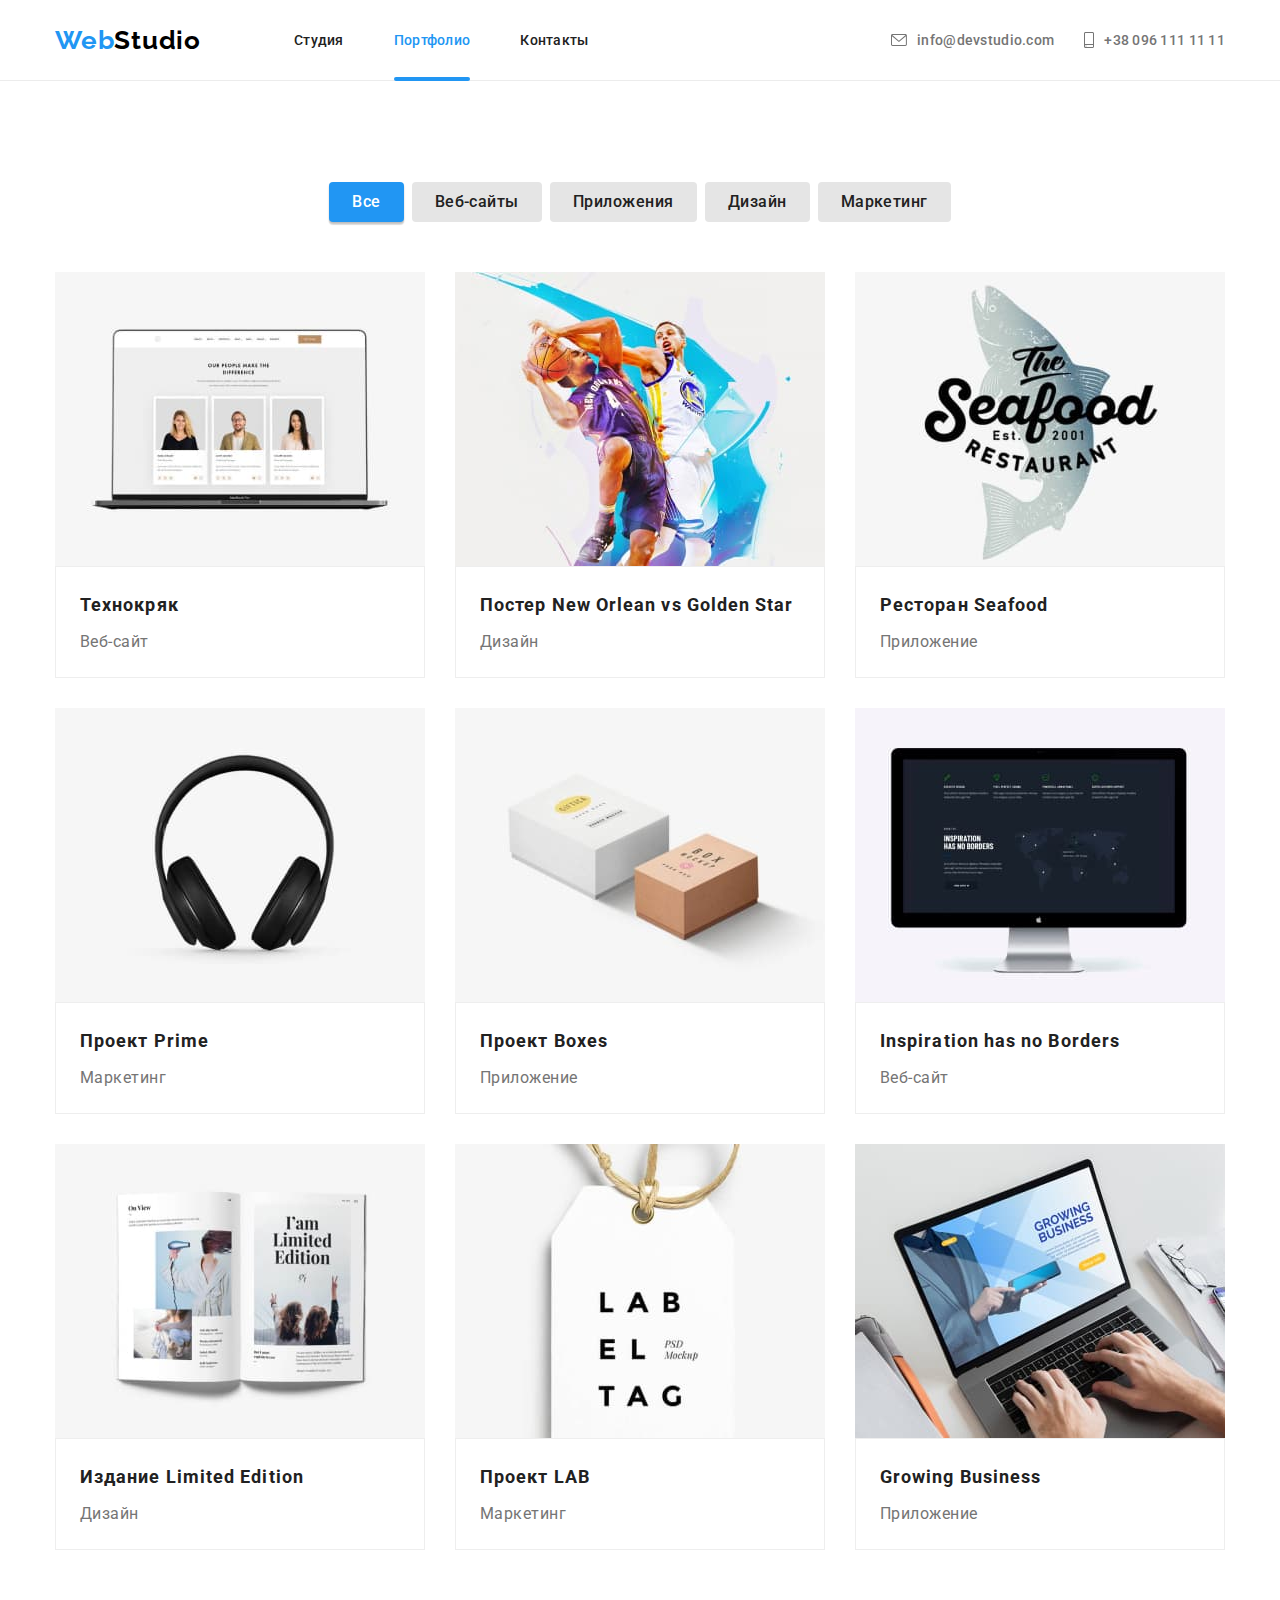
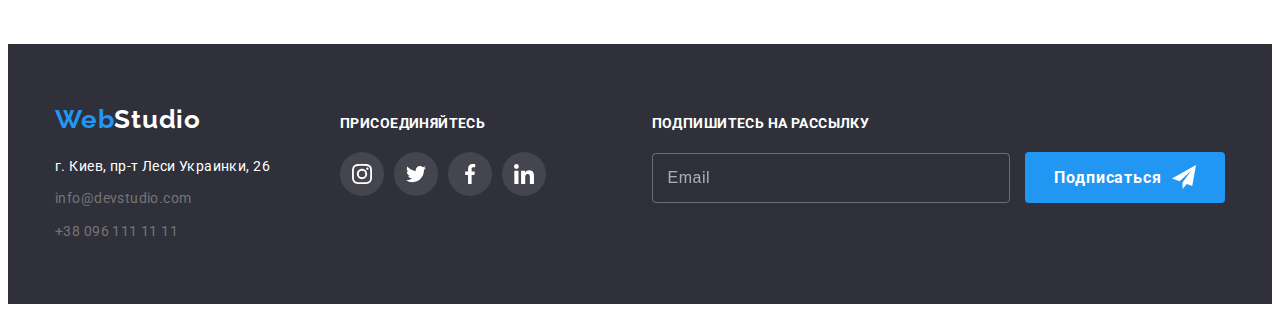
==== commit 7a1a05a3: "add classes to portfolio page and modal" ====
--- a/portfolio.html
+++ b/portfolio.html
@@ -21,7 +21,7 @@
     <title>Portfolio</title>
   </head>
   <body>
-    <!-- header section -->
+    <!-- -------------------------HEADER SECTION-------------------------- -->
     <header class="header">
       <div class="container">
         <div class="header__container">
@@ -70,292 +70,299 @@
         </div>
       </div>
     </header>
-    <!-- main section -->
+    <!-- --------------------------MAIN SECTION--------------------------- -->
     <main>
       <section class="section">
         <h1 class="visually-hidden">Примеры наших работ</h1>
         <div class="container">
-          <ul class="list btn-list">
-            <li class="example-item">
-              <button class="link example-btn active" type="button">Все</button>
-            </li>
-            <li class="example-item">
-              <button class="link example-btn" type="button">Веб-сайты</button>
-            </li>
-            <li class="example-item">
-              <button class="link example-btn" type="button">Приложения</button>
-            </li>
-            <li class="example-item">
-              <button class="link example-btn" type="button">Дизайн</button>
-            </li>
-            <li class="example-item">
-              <button class="link example-btn" type="button">Маркетинг</button>
+          <ul class="btn-list">
+            <li class="btn-list__item">
+              <button class="btn-list__link active" type="button">Все</button>
+            </li>
+            <li class="btn-list__item">
+              <button class="btn-list__link" type="button">Веб-сайты</button>
+            </li>
+            <li class="btn-list__item">
+              <button class="btn-list__link" type="button">Приложения</button>
+            </li>
+            <li class="btn-list__item">
+              <button class="btn-list__link" type="button">Дизайн</button>
+            </li>
+            <li class="btn-list__item">
+              <button class="btn-list__link" type="button">Маркетинг</button>
             </li>
           </ul>
 
-          <!-- CONTAINER CARDS -->
+          <!-- ------------------CONTAINER CARDS-------------------------- -->
 
-          <ul class="list card-set">
-            <li class="item pf-item">
-              <a
-                class="link pf-link"
-                href=""
-                target="_blank"
-                rel="noopener noreferrer"
-              >
-                <div class="thumb">
+          <ul class="card-set">
+            <li class="item pf-card">
+              <a
+                class="pf-card__link"
+                href=""
+                target="_blank"
+                rel="noopener noreferrer"
+              >
+                <div class="pf-card__thumb">
                   <img
                     src="./images/website-tehnokryak.jpg"
                     alt="Веб-сайт Технокряк"
                     width="370"
                     height="294"
                   />
-                  <div class="overlay-box">
-                    <p class="overlay-info">
-                      Технокряк это современная площадка распространения
-                      коронавируса. Компании используют эту платформу для
-                      цифрового шпионажа и атак на защищённые сервера
-                      конкурентов.
-                    </p>
-                  </div>
-                </div>
-                <div class="pf-wrapper">
-                  <h2 class="pf-title">Технокряк</h2>
-                  <p class="pf-pre-title">Веб-сайт</p>
-                </div>
-              </a>
-            </li>
-            <li class="item pf-item">
-              <a
-                class="link pf-link"
-                href=""
-                target="_blank"
-                rel="noopener noreferrer"
-                ><div class="thumb">
+                  <div class="pf-card__overlay">
+                    <p class="pf-card__info">
+                      Технокряк это современная площадка распространения
+                      коронавируса. Компании используют эту платформу для
+                      цифрового шпионажа и атак на защищённые сервера
+                      конкурентов.
+                    </p>
+                  </div>
+                </div>
+                <div class="pf-card__wrapper">
+                  <h2 class="pf-card__title">Технокряк</h2>
+                  <p class="pf-card__pretitle">Веб-сайт</p>
+                </div>
+              </a>
+            </li>
+            <li class="item pf-card">
+              <a
+                class="pf-card__link"
+                href=""
+                target="_blank"
+                rel="noopener noreferrer"
+              >
+                <div class="pf-card__thumb">
                   <img
                     src="./images/design.jpg"
                     alt="Постер Нью-Орлеан против Голд-Стар"
                     width="370"
                     height="294"
                   />
-                  <div class="overlay-box">
-                    <p class="overlay-info">
-                      Технокряк это современная площадка распространения
-                      коронавируса. Компании используют эту платформу для
-                      цифрового шпионажа и атак на защищённые сервера
-                      конкурентов.
-                    </p>
-                  </div>
-                </div>
-                <div class="pf-wrapper">
-                  <h2 class="pf-title">
+                  <div class="pf-card__overlay">
+                    <p class="pf-card__info">
+                      Технокряк это современная площадка распространения
+                      коронавируса. Компании используют эту платформу для
+                      цифрового шпионажа и атак на защищённые сервера
+                      конкурентов.
+                    </p>
+                  </div>
+                </div>
+                <div class="pf-card__wrapper">
+                  <h2 class="pf-card__title">
                     Постер <span lang="en">New Orlean vs Golden Star</span>
                   </h2>
-                  <p class="pf-pre-title">Дизайн</p>
-                </div>
-              </a>
-            </li>
-            <li class="item pf-item">
-              <a
-                class="link pf-link"
-                href=""
-                target="_blank"
-                rel="noopener noreferrer"
-                ><div class="thumb">
+                  <p class="pf-card__pretitle">Дизайн</p>
+                </div>
+              </a>
+            </li>
+            <li class="item pf-card">
+              <a
+                class="pf-card__link"
+                href=""
+                target="_blank"
+                rel="noopener noreferrer"
+                ><div class="pf-card__thumb">
                   <img
                     src="./images/app-rest-seafood.jpg"
                     alt="Ресторан Сиафуд"
                     width="370"
                     height="294"
                   />
-                  <div class="overlay-box">
-                    <p class="overlay-info">
-                      Технокряк это современная площадка распространения
-                      коронавируса. Компании используют эту платформу для
-                      цифрового шпионажа и атак на защищённые сервера
-                      конкурентов.
-                    </p>
-                  </div>
-                </div>
-                <div class="pf-wrapper">
-                  <h2 class="pf-title">
+                  <div class="pf-card__overlay">
+                    <p class="pf-card__info">
+                      Технокряк это современная площадка распространения
+                      коронавируса. Компании используют эту платформу для
+                      цифрового шпионажа и атак на защищённые сервера
+                      конкурентов.
+                    </p>
+                  </div>
+                </div>
+                <div class="pf-card__wrapper">
+                  <h2 class="pf-card__title">
                     Ресторан <span lang="en">Seafood</span>
                   </h2>
-                  <p class="pf-pre-title">Приложение</p>
-                </div>
-              </a>
-            </li>
-            <li class="item pf-item">
-              <a
-                class="link pf-link"
-                href=""
-                target="_blank"
-                rel="noopener noreferrer"
-                ><div class="thumb">
+                  <p class="pf-card__pretitle">Приложение</p>
+                </div>
+              </a>
+            </li>
+            <li class="item pf-card">
+              <a
+                class="pf-card__link"
+                href=""
+                target="_blank"
+                rel="noopener noreferrer"
+                ><div class="pf-card__thumb">
                   <img
                     src="./images/marketing-project-prime.jpg"
                     alt="Проект Прайм"
                     width="370"
                     height="294"
                   />
-                  <div class="overlay-box">
-                    <p class="overlay-info">
-                      Технокряк это современная площадка распространения
-                      коронавируса. Компании используют эту платформу для
-                      цифрового шпионажа и атак на защищённые сервера
-                      конкурентов.
-                    </p>
-                  </div>
-                </div>
-                <div class="pf-wrapper">
-                  <h2 class="pf-title">Проект <span lang="en">Prime</span></h2>
-                  <p class="pf-pre-title">Маркетинг</p>
-                </div>
-              </a>
-            </li>
-            <li class="item pf-item">
-              <a
-                class="link pf-link"
-                href=""
-                target="_blank"
-                rel="noopener noreferrer"
-                ><div class="thumb">
+                  <div class="pf-card__overlay">
+                    <p class="pf-card__info">
+                      Технокряк это современная площадка распространения
+                      коронавируса. Компании используют эту платформу для
+                      цифрового шпионажа и атак на защищённые сервера
+                      конкурентов.
+                    </p>
+                  </div>
+                </div>
+                <div class="pf-card__wrapper">
+                  <h2 class="pf-card__title">
+                    Проект <span lang="en">Prime</span>
+                  </h2>
+                  <p class="pf-card__pretitle">Маркетинг</p>
+                </div>
+              </a>
+            </li>
+            <li class="item pf-card">
+              <a
+                class="pf-card__link"
+                href=""
+                target="_blank"
+                rel="noopener noreferrer"
+                ><div class="pf-card__thumb">
                   <img
                     src="./images/app-project-boxes.jpg"
                     alt="Проект Боксы"
                     width="370"
                     height="294"
                   />
-                  <div class="overlay-box">
-                    <p class="overlay-info">
-                      Технокряк это современная площадка распространения
-                      коронавируса. Компании используют эту платформу для
-                      цифрового шпионажа и атак на защищённые сервера
-                      конкурентов.
-                    </p>
-                  </div>
-                </div>
-                <div class="pf-wrapper">
-                  <h2 class="pf-title">Проект <span lang="en">Boxes</span></h2>
-                  <p class="pf-pre-title">Приложение</p>
-                </div>
-              </a>
-            </li>
-            <li class="item pf-item">
-              <a
-                class="link pf-link"
-                href=""
-                target="_blank"
-                rel="noopener noreferrer"
-                ><div class="thumb">
+                  <div class="pf-card__overlay">
+                    <p class="pf-card__info">
+                      Технокряк это современная площадка распространения
+                      коронавируса. Компании используют эту платформу для
+                      цифрового шпионажа и атак на защищённые сервера
+                      конкурентов.
+                    </p>
+                  </div>
+                </div>
+                <div class="pf-card__wrapper">
+                  <h2 class="pf-card__title">
+                    Проект <span lang="en">Boxes</span>
+                  </h2>
+                  <p class="pf-card__pretitle">Приложение</p>
+                </div>
+              </a>
+            </li>
+            <li class="item pf-card">
+              <a
+                class="pf-card__link"
+                href=""
+                target="_blank"
+                rel="noopener noreferrer"
+                ><div class="pf-card__thumb">
                   <img
                     src="./images/website-inspiration-has-no-borders.jpg"
                     alt="У вдохновения нет границ"
                     width="370"
                     height="294"
                   />
-                  <div class="overlay-box">
-                    <p class="overlay-info">
-                      Технокряк это современная площадка распространения
-                      коронавируса. Компании используют эту платформу для
-                      цифрового шпионажа и атак на защищённые сервера
-                      конкурентов.
-                    </p>
-                  </div>
-                </div>
-                <div class="pf-wrapper">
-                  <h2 class="pf-title">
+                  <div class="pf-card__overlay">
+                    <p class="pf-card__info">
+                      Технокряк это современная площадка распространения
+                      коронавируса. Компании используют эту платформу для
+                      цифрового шпионажа и атак на защищённые сервера
+                      конкурентов.
+                    </p>
+                  </div>
+                </div>
+                <div class="pf-card__wrapper">
+                  <h2 class="pf-card__title">
                     <span lang="en">Inspiration has no Borders</span>
                   </h2>
-                  <p class="pf-pre-title">Веб-сайт</p>
-                </div>
-              </a>
-            </li>
-            <li class="item pf-item">
-              <a
-                class="link pf-link"
-                href=""
-                target="_blank"
-                rel="noopener noreferrer"
-                ><div class="thumb">
+                  <p class="pf-card__pretitle">Веб-сайт</p>
+                </div>
+              </a>
+            </li>
+            <li class="item pf-card">
+              <a
+                class="pf-card__link"
+                href=""
+                target="_blank"
+                rel="noopener noreferrer"
+                ><div class="pf-card__thumb">
                   <img
                     src="./images/design-limited-edition.jpg"
                     alt="издание лимитед эдишн"
                     width="370"
                     height="294"
                   />
-                  <div class="overlay-box">
-                    <p class="overlay-info">
-                      Технокряк это современная площадка распространения
-                      коронавируса. Компании используют эту платформу для
-                      цифрового шпионажа и атак на защищённые сервера
-                      конкурентов.
-                    </p>
-                  </div>
-                </div>
-                <div class="pf-wrapper">
-                  <h2 class="pf-title">
+                  <div class="pf-card__overlay">
+                    <p class="pf-card__info">
+                      Технокряк это современная площадка распространения
+                      коронавируса. Компании используют эту платформу для
+                      цифрового шпионажа и атак на защищённые сервера
+                      конкурентов.
+                    </p>
+                  </div>
+                </div>
+                <div class="pf-card__wrapper">
+                  <h2 class="pf-card__title">
                     Издание <span lang="en">Limited Edition</span>
                   </h2>
-                  <p class="pf-pre-title">Дизайн</p>
-                </div>
-              </a>
-            </li>
-            <li class="item pf-item">
-              <a
-                class="link pf-link"
-                href=""
-                target="_blank"
-                rel="noopener noreferrer"
-                ><div class="thumb">
+                  <p class="pf-card__pretitle">Дизайн</p>
+                </div>
+              </a>
+            </li>
+            <li class="item pf-card">
+              <a
+                class="pf-card__link"
+                href=""
+                target="_blank"
+                rel="noopener noreferrer"
+                ><div class="pf-card__thumb">
                   <img
                     src="./images/marketing-project-lab.jpg"
                     alt="Проект ЛАБ"
                     width="370"
                     height="294"
                   />
-                  <div class="overlay-box">
-                    <p class="overlay-info">
-                      Технокряк это современная площадка распространения
-                      коронавируса. Компании используют эту платформу для
-                      цифрового шпионажа и атак на защищённые сервера
-                      конкурентов.
-                    </p>
-                  </div>
-                </div>
-                <div class="pf-wrapper">
-                  <h2 class="pf-title">Проект <span lang="en">LAB</span></h2>
-                  <p class="pf-pre-title">Маркетинг</p>
-                </div>
-              </a>
-            </li>
-            <li class="item pf-item">
-              <a
-                class="link pf-link"
-                href=""
-                target="_blank"
-                rel="noopener noreferrer"
-                ><div class="thumb">
+                  <div class="pf-card__overlay">
+                    <p class="pf-card__info">
+                      Технокряк это современная площадка распространения
+                      коронавируса. Компании используют эту платформу для
+                      цифрового шпионажа и атак на защищённые сервера
+                      конкурентов.
+                    </p>
+                  </div>
+                </div>
+                <div class="pf-card__wrapper">
+                  <h2 class="pf-card__title">
+                    Проект <span lang="en">LAB</span>
+                  </h2>
+                  <p class="pf-card__pretitle">Маркетинг</p>
+                </div>
+              </a>
+            </li>
+            <li class="item pf-card">
+              <a
+                class="pf-card__link"
+                href=""
+                target="_blank"
+                rel="noopener noreferrer"
+                ><div class="pf-card__thumb">
                   <img
                     src="./images/app-growing-business.jpg"
                     alt="Растущий бизнес"
                     width="370"
                     height="294"
                   />
-                  <div class="overlay-box">
-                    <p class="overlay-info">
-                      Технокряк это современная площадка распространения
-                      коронавируса. Компании используют эту платформу для
-                      цифрового шпионажа и атак на защищённые сервера
-                      конкурентов.
-                    </p>
-                  </div>
-                </div>
-                <div class="pf-wrapper">
-                  <h2 class="pf-title">
+                  <div class="pf-card__overlay">
+                    <p class="pf-card__info">
+                      Технокряк это современная площадка распространения
+                      коронавируса. Компании используют эту платформу для
+                      цифрового шпионажа и атак на защищённые сервера
+                      конкурентов.
+                    </p>
+                  </div>
+                </div>
+                <div class="pf-card__wrapper">
+                  <h2 class="pf-card__title">
                     <span lang="en">Growing Business</span>
                   </h2>
-                  <p class="pf-pre-title">Приложение</p>
+                  <p class="pf-card__pretitle">Приложение</p>
                 </div>
               </a>
             </li>
@@ -366,46 +373,48 @@
     <!--section footer-->
     <footer class="footer">
       <div class="container">
-        <div class="foot-container">
-          <a class="link logo" href="index.html"
-            >Web<span class="accent-foot">Studio</span></a
+        <div class="footer__container">
+          <a class="footer__logo logo" href="index.html"
+            >Web<span class="footer--accent">Studio</span></a
           >
           <address class="address" id="address">
-            <ul class="list address-list">
-              <li class="address-item">
+            <ul class="address__list">
+              <li class="address__item">
                 <a
                   class="link"
                   href="https://goo.gl/maps/kdyRsUSUZegwHqDn6"
                   target="_blank"
                   rel="noopener noreferrer"
-                  ><span class="address-city"
+                  ><span class="address--city"
                     >г. Киев, пр-т Леси Украинки, 26</span
                   ></a
                 >
               </li>
-              <li class="address-item connect">
-                <a class="link" href="mailto:info@devstudio.com"
+              <li class="address__item">
+                <a class="address--link" href="mailto:info@devstudio.com"
                   >info@devstudio.com</a
                 >
               </li>
-              <li class="address-item connect">
-                <a class="link" href="tel:+380961111111">+38 096 111 11 11</a>
+              <li class="address__item">
+                <a class="address--link" href="tel:+380961111111"
+                  >+38 096 111 11 11</a
+                >
               </li>
             </ul>
           </address>
         </div>
-        <div class="foot-container">
-          <h3 class="footer-title">присоединяйтесь</h3>
-          <ul class="list social-card">
-            <li class="social-item">
-              <a
-                class="link social-card-link"
+        <div class="footer__container">
+          <h3 class="footer__title">присоединяйтесь</h3>
+          <ul class="social-card">
+            <li class="social-card__item">
+              <a
+                class="link social-card__link"
                 href="https://www.instagram.com"
                 target="_blank"
                 rel="noopener noreferrer"
               >
                 <svg
-                  class="icon-social"
+                  class="social-card__icon"
                   width="20"
                   height="20"
                   aria-label="instagram"
@@ -414,15 +423,15 @@
                 </svg>
               </a>
             </li>
-            <li class="social-item">
-              <a
-                class="link social-card-link"
+            <li class="social-card__item">
+              <a
+                class="link social-card__link"
                 href="https://twitter.com"
                 target="_blank"
                 rel="noopener noreferrer"
               >
                 <svg
-                  class="icon-social"
+                  class="social-card__icon"
                   width="20"
                   height="20"
                   aria-label="twitter"
@@ -430,15 +439,15 @@
                   <use href="./images/icons.svg#icon-twitter-1"></use></svg
               ></a>
             </li>
-            <li class="social-item">
-              <a
-                class="link social-card-link"
+            <li class="social-card__item">
+              <a
+                class="link social-card__link"
                 href="https://www.facebook.com/"
                 target="_blank"
                 rel="noopener noreferrer"
               >
                 <svg
-                  class="icon-social"
+                  class="social-card__icon"
                   width="20"
                   height="20"
                   aria-label="facebook"
@@ -446,15 +455,15 @@
                   <use href="./images/icons.svg#icon-facebook-1"></use></svg
               ></a>
             </li>
-            <li class="social-item">
-              <a
-                class="link social-card-link"
+            <li class="social-card__item">
+              <a
+                class="link social-card__link"
                 href="https://ru.linkedin.com/"
                 target="_blank"
                 rel="noopener noreferrer"
               >
                 <svg
-                  class="icon-social"
+                  class="social-card__icon"
                   width="20"
                   height="20"
                   aria-label="linkedin"
@@ -464,18 +473,18 @@
             </li>
           </ul>
         </div>
-        <div class="foot-container">
-          <h3 class="footer-title">Подпишитесь на рассылку</h3>
-          <form>
+        <div class="footer__container">
+          <h3 class="footer__title">Подпишитесь на рассылку</h3>
+          <form class="subscribe">
             <input
-              class="subscribe-input"
+              class="subscribe__input"
               type="email"
               name="email"
               placeholder="Email"
             />
-            <button type="submit" class="main-button subscribe-button">
+            <button type="submit" class="subscribe__button">
               Подписаться
-              <svg class="icon-button" width="24" height="24">
+              <svg class="subscribe--icon" width="24" height="24">
                 <use href="images/icons.svg#icon-send"></use>
               </svg>
             </button>
--- a/css/main.min.css
+++ b/css/main.min.css
@@ -1,2 +1,2 @@
-.visually-hidden{position:absolute;white-space:nowrap;width:1px;height:1px;overflow:hidden;border:0;padding:0;clip:rect(0 0 0 0);-webkit-clip-path:inset(50%);clip-path:inset(50%);margin:-1px}html{-webkit-box-sizing:border-box;box-sizing:border-box}*,*::after,*::before{-webkit-box-sizing:inherit;box-sizing:inherit}h1,h2,h3,h4,h5,h6,p{margin-top:0;margin-bottom:0}ul,ol{list-style:none;padding:0;margin:0}a{text-decoration:none;color:inherit}button{border:1px solid transparent;cursor:pointer}img{display:block;max-width:100%;height:auto}body{font-family:"Roboto", sans-serif;font-size:14px;line-height:1.71;letter-spacing:0.03em;color:#757575;padding-top:80px}.container{width:1200px;margin-left:auto;margin-right:auto;padding:0 15px}.logo{font-family:Raleway;font-weight:bold;font-size:26px;line-height:1.19;letter-spacing:0.03em;color:#2196f3;display:inline-block}.section{padding-top:94px;padding-bottom:94px}.section-title{font-weight:bold;font-size:36px;line-height:42px;text-align:center;letter-spacing:0.03em;color:#212121;margin-bottom:50px}.item{margin-top:30px;margin-left:30px}.card-set{display:-webkit-box;display:-ms-flexbox;display:flex;-ms-flex-wrap:wrap;flex-wrap:wrap;margin-top:-30px;margin-left:-30px}.main-button{background-color:#2196f3;font-family:inherit;font-weight:bold;font-size:16px;line-height:1.87;letter-spacing:0.06em;color:#fff;cursor:pointer;border-radius:4px;padding:10px 0;min-width:200px;min-height:50px;-webkit-box-pack:center;-ms-flex-pack:center;justify-content:center;-webkit-transition:background-color 250ms cubic-bezier(0.4, 0, 0.2, 1);transition:background-color 250ms cubic-bezier(0.4, 0, 0.2, 1)}.main-button:hover,.main-button:focus{background-color:#188ce8}.header{border-bottom:1px solid #ececec;position:fixed;width:100%;background-color:#fff;top:0;left:0;z-index:2}.header__container{display:-webkit-box;display:-ms-flexbox;display:flex;-webkit-box-align:center;-ms-flex-align:center;align-items:center}.header__nav-wrapper{display:-webkit-box;display:-ms-flexbox;display:flex;-webkit-box-align:center;-ms-flex-align:center;align-items:center;-webkit-box-pack:justify;-ms-flex-pack:justify;justify-content:space-between}.header__logo{margin-right:93px}.header--accent-top{color:#000}.header__nav{color:#212121;display:-webkit-box;display:-ms-flexbox;display:flex}.header__item:not(:last-child){margin-right:50px}.header__link{display:-webkit-box;display:-ms-flexbox;display:flex;font-weight:500;line-height:16px;letter-spacing:0.02em;padding:32px 0;position:relative;-webkit-transition:color 250ms cubic-bezier(0.4, 0, 0.2, 1);transition:color 250ms cubic-bezier(0.4, 0, 0.2, 1)}.header__link--align{-webkit-box-align:center;-ms-flex-align:center;align-items:center}.header__item .header__link--current::after{content:"";position:absolute;width:100%;height:4px;background-color:#2196f3;border-radius:2px;bottom:-1px;left:0;-webkit-transition:-webkit-transform 250ms cubic-bezier(0.4, 0, 0.2, 1);transition:-webkit-transform 250ms cubic-bezier(0.4, 0, 0.2, 1);transition:transform 250ms cubic-bezier(0.4, 0, 0.2, 1);transition:transform 250ms cubic-bezier(0.4, 0, 0.2, 1), -webkit-transform 250ms cubic-bezier(0.4, 0, 0.2, 1)}.header__connect>.header__item:nth-child(1){margin-right:30px}.header__connect{display:-webkit-box;display:-ms-flexbox;display:flex;-webkit-box-pack:justify;-ms-flex-pack:justify;justify-content:space-between;margin-left:auto}.header__connect-icon{margin-right:10px;fill:currentColor}.header__link:focus,.header__link:hover,.header__link--current{color:#2196f3}.hero{background-color:#2f303a;text-align:center}.hero__container{background-image:-webkit-gradient(linear, left top, left bottom, from(rgba(47,48,58,0.4)), to(rgba(47,48,58,0.4))),url(../images/hero-image.jpg);background-image:linear-gradient(rgba(47,48,58,0.4), rgba(47,48,58,0.4)),url(../images/hero-image.jpg);max-width:1600px;background-repeat:no-repeat;background-position:center;padding-top:200px;padding-bottom:200px;margin:0 auto}.hero__title{font-weight:900;font-size:44px;line-height:1.36;text-align:center;letter-spacing:0.06em;text-transform:uppercase;color:#fff;margin-bottom:30px}.services-section{background-color:#fff}.services-section__item{-ms-flex-preferred-size:calc(100% / 4 - 30px);flex-basis:calc(100% / 4 - 30px)}.services-section__item::before{content:"";display:block;margin-bottom:30px;background-color:#f5f4fa;height:120px;background-size:70px, 70px;background-repeat:no-repeat;background-position:center;border-radius:4px}.services-section__title{font-size:14px;line-height:1.14;letter-spacing:0.03em;text-transform:uppercase;color:#212121;margin-bottom:10px}.details-icon::before{background-image:url(../images/antenna.svg)}.punctual-icon::before{background-image:url(../images/clock.svg)}.plan-icon::before{background-image:url(../images/diagram.svg)}.technology-icon::before{background-image:url(../images/astronaut.svg)}.production-section{background-color:#fff;padding-top:0}.production-section__item{-ms-flex-preferred-size:calc(100% / 3 - 30px);flex-basis:calc(100% / 3 - 30px);position:relative}.production-section__title{position:absolute;bottom:0px;left:0px;width:100%;padding:27px 0px;color:#fff;text-transform:uppercase;font-weight:bold;background-color:rgba(47,48,58,0.8);display:-webkit-box;display:-ms-flexbox;display:flex;-webkit-box-align:center;-ms-flex-align:center;align-items:center;-webkit-box-pack:center;-ms-flex-pack:center;justify-content:center}.team{background-color:#f5f4fa}.team__item{background:#fff;-webkit-box-shadow:0px 1px 3px rgba(0,0,0,0.12),0px 1px 1px rgba(0,0,0,0.14),0px 2px 1px rgba(0,0,0,0.2);box-shadow:0px 1px 3px rgba(0,0,0,0.12),0px 1px 1px rgba(0,0,0,0.14),0px 2px 1px rgba(0,0,0,0.2);-ms-flex-preferred-size:calc(100% / 4 - var(--card-set-gap));flex-basis:calc(100% / 4 - var(--card-set-gap));border-radius:0px 0px 4px 4px}.team__post,.team__pre-title{font-size:16px;line-height:1.18;text-align:center;letter-spacing:0.03em;margin-bottom:16px}.team__pre-title{font-weight:500;color:#212121;margin-bottom:10px}.team__wrapper{padding:30px 32px}.social-card__item:not(:last-child){margin-right:10px}.social-card{display:-webkit-box;display:-ms-flexbox;display:flex;-webkit-box-align:center;-ms-flex-align:center;align-items:center}.social-card__link{display:-webkit-box;display:-ms-flexbox;display:flex;color:#afb1b8;width:44px;height:44px;border-radius:50%;-webkit-box-align:center;-ms-flex-align:center;align-items:center;-webkit-box-pack:center;-ms-flex-pack:center;justify-content:center;-webkit-transition:color 250ms cubic-bezier(0.4, 0, 0.2, 1),background-color 250ms cubic-bezier(0.4, 0, 0.2, 1);transition:color 250ms cubic-bezier(0.4, 0, 0.2, 1),background-color 250ms cubic-bezier(0.4, 0, 0.2, 1)}.social-card__link:hover,.social-card__link:focus{background-color:#2196f3;color:#fff}.social-card__icon{fill:currentColor}.clients-link{display:-webkit-box;display:-ms-flexbox;display:flex;-webkit-box-pack:center;-ms-flex-pack:center;justify-content:center;-webkit-box-align:center;-ms-flex-align:center;align-items:center;height:92px;border:1px solid var(--primary-color-icons);border-radius:4px;-webkit-transition:border var(--transition-cubic),-webkit-transform 850ms cubic-bezier(0.4, 0, 0.2, 1);transition:border var(--transition-cubic),-webkit-transform 850ms cubic-bezier(0.4, 0, 0.2, 1);transition:border var(--transition-cubic),transform 850ms cubic-bezier(0.4, 0, 0.2, 1);transition:border var(--transition-cubic),transform 850ms cubic-bezier(0.4, 0, 0.2, 1),-webkit-transform 850ms cubic-bezier(0.4, 0, 0.2, 1)}.clients-link:hover,.clients-link:focus{border:1px solid var(--accent-color);-webkit-transform:scale(1.3);transform:scale(1.3)}.clients-link:hover>.icon-clients,.clients-link:focus>.icon-clients{fill:var(--accent-color)}.clients-item{background-color:var(--primary-color);-ms-flex-preferred-size:calc(100% / 6 - var(--card-set-gap));flex-basis:calc(100% / 6 - var(--card-set-gap))}.icon-clients{fill:var(--primary-color-icons);-webkit-transition:fill var(--transition-cubic);transition:fill var(--transition-cubic)}.footer{background-color:var(--bacground-color);padding-top:60px;padding-bottom:60px}.foot-container:not(:last-child){margin-right:70px}.foot-container:last-child{margin-left:auto}.footer .logo{margin-right:0;margin-bottom:20px}.address-list{display:-webkit-box;display:-ms-flexbox;display:flex;-webkit-box-pack:center;-ms-flex-pack:center;justify-content:center;-webkit-box-orient:vertical;-webkit-box-direction:normal;-ms-flex-direction:column;flex-direction:column}.accent-foot{color:var(--primary-color)}.address{font-style:normal;display:-webkit-box;display:-ms-flexbox;display:flex}.address-city{color:var(--primary-color)}.connect .link:focus,.connect .link:hover{color:#b6b6b6;-webkit-transition:color var(--transition-cubic);transition:color var(--transition-cubic)}.address-item{margin-top:0;margin-bottom:9px}.address-item:last-child{margin-bottom:0}.footer>.container{display:-webkit-box;display:-ms-flexbox;display:flex;-webkit-box-align:baseline;-ms-flex-align:baseline;align-items:baseline}.footer-title{font-size:14px;line-height:1.14;text-transform:uppercase;color:var(--primary-color);margin-bottom:20px}.footer .social-card-link{color:var(--primary-color);background-color:rgba(255,255,255,0.1)}.footer .social-card-link:hover,.footer .social-card-link:focus{background-color:var(--accent-color);-webkit-transition:background-color var(--transition-cubic);transition:background-color var(--transition-cubic)}.icon-social{fill:currentColor}.subscribe-input{font-size:16px;color:var(--primary-color);min-width:358px;height:50px;padding:0 15px;margin-right:12px;border:1px solid rgba(255,255,255,0.3);-webkit-box-sizing:border-box;box-sizing:border-box;-webkit-filter:drop-shadow(0px 4px 4px rgba(0,0,0,0.15));filter:drop-shadow(0px 4px 4px rgba(0,0,0,0.15));outline:none;border-radius:4px;background-color:inherit;-webkit-transition:border-color var(--transition-cubic);transition:border-color var(--transition-cubic)}.subscribe-input:focus,.subscribe-input:hover{border-color:var(--accent-color)}.subscribe-input::-webkit-input-placeholder{padding:0;font-size:16px;line-height:1.25;letter-spacing:0.03em;color:rgba(255,255,255,0.6)}.subscribe-input:-ms-input-placeholder{padding:0;font-size:16px;line-height:1.25;letter-spacing:0.03em;color:rgba(255,255,255,0.6)}.subscribe-input::-ms-input-placeholder{padding:0;font-size:16px;line-height:1.25;letter-spacing:0.03em;color:rgba(255,255,255,0.6)}.subscribe-input::placeholder{padding:0;font-size:16px;line-height:1.25;letter-spacing:0.03em;color:rgba(255,255,255,0.6)}.subscribe-button{display:-webkit-inline-box;display:-ms-inline-flexbox;display:inline-flex;-webkit-box-align:center;-ms-flex-align:center;align-items:center}.icon-button{margin-left:10px}.example-btn{font-weight:500;font-size:16px;font-family:inherit;line-height:1.62;text-align:center;letter-spacing:0.03em;color:var(--brand-color);cursor:pointer;padding:6px 22px;border-radius:4px;background-color:var(--button-color);-webkit-transition:color var(--transition-cubic),background-color var(--transition-cubic),-webkit-box-shadow var(--transition-cubic);transition:color var(--transition-cubic),background-color var(--transition-cubic),-webkit-box-shadow var(--transition-cubic);transition:color var(--transition-cubic),background-color var(--transition-cubic),box-shadow var(--transition-cubic);transition:color var(--transition-cubic),background-color var(--transition-cubic),box-shadow var(--transition-cubic),-webkit-box-shadow var(--transition-cubic)}.example-item{margin-right:8px}.example-item:last-child{margin-right:0}.example-btn:hover,.example-btn:focus,.active{color:var(--primary-color);background-color:var(--accent-color);-webkit-box-shadow:0px 3px 1px rgba(0,0,0,0.1),0px 1px 2px rgba(0,0,0,0.08),0px 2px 2px rgba(0,0,0,0.12);box-shadow:0px 3px 1px rgba(0,0,0,0.1),0px 1px 2px rgba(0,0,0,0.08),0px 2px 2px rgba(0,0,0,0.12)}.btn-list{display:-webkit-box;display:-ms-flexbox;display:flex;-webkit-box-pack:center;-ms-flex-pack:center;justify-content:center;margin-bottom:50px}.pf-item{-ms-flex-preferred-size:calc(100% / 3 - var(--card-set-gap));flex-basis:calc(100% / 3 - var(--card-set-gap))}.pf-link{display:-webkit-box;display:-ms-flexbox;display:flex;-webkit-box-orient:vertical;-webkit-box-direction:normal;-ms-flex-direction:column;flex-direction:column}.thumb{position:relative;overflow:hidden}.overlay-box{background-color:rgba(33,150,243,0.9);position:absolute;-webkit-transform:translateY(100%);transform:translateY(100%);-webkit-transition:-webkit-transform var(--transition-cubic);transition:-webkit-transform var(--transition-cubic);transition:transform var(--transition-cubic);transition:transform var(--transition-cubic), -webkit-transform var(--transition-cubic);display:-webkit-box;display:-ms-flexbox;display:flex;-ms-flex-line-pack:center;align-content:center;top:0;left:0}.overlay-info{width:100%;height:294px;padding:63px 24px;color:var(--primary-color);text-align:left;font-size:18px;line-height:1.56;letter-spacing:0.03em}.pf-link:hover .overlay-box,.pf-link:focus .overlay-box{-webkit-transform:translateY(0);transform:translateY(0)}.pf-link:hover,.pf-link:focus{-webkit-box-shadow:0px 1px 1px rgba(0,0,0,0.12),0px 4px 4px rgba(0,0,0,0.06),1px 4px 6px rgba(0,0,0,0.16);box-shadow:0px 1px 1px rgba(0,0,0,0.12),0px 4px 4px rgba(0,0,0,0.06),1px 4px 6px rgba(0,0,0,0.16)}.pf-title{font-size:18px;line-height:2;letter-spacing:0.06em;color:var(--brand-color);margin-bottom:4px}.pf-pre-title{font-size:16px;line-height:1.87;letter-spacing:0.03em}.pf-wrapper{padding:20px 24px;border:1px solid var(--border-cardscolor)}.backdrop{position:fixed;top:0;left:0;z-index:3;width:100%;height:100%;background-color:rgba(0,0,0,0.2);-webkit-transition:opacity var(--transition-cubic),visibility var(--transition-cubic);transition:opacity var(--transition-cubic),visibility var(--transition-cubic)}.backdrop.is-hidden .modal{opacity:0;visibility:visible;-webkit-transform:translate(-50%, -50%) scale(2) rotate(120deg);transform:translate(-50%, -50%) scale(2) rotate(120deg)}.backdrop.is-hidden{opacity:0;visibility:hidden;pointer-events:none}.modal{position:absolute;top:50%;left:50%;padding:40px;min-width:528px;min-height:581px;background-color:var(--primary-color);-webkit-box-shadow:0px 1px 3px rgba(0,0,0,0.12),0px 1px 1px rgba(0,0,0,0.14),0px 2px 1px rgba(0,0,0,0.2);box-shadow:0px 1px 3px rgba(0,0,0,0.12),0px 1px 1px rgba(0,0,0,0.14),0px 2px 1px rgba(0,0,0,0.2);border-radius:4px;-webkit-transform:translate(-50%, -50%) scale(1);transform:translate(-50%, -50%) scale(1);-webkit-transition:opacity var(--transition-cubic),visibility var(--transition-cubic),-webkit-transform var(--transition-cubic);transition:opacity var(--transition-cubic),visibility var(--transition-cubic),-webkit-transform var(--transition-cubic);transition:transform var(--transition-cubic),opacity var(--transition-cubic),visibility var(--transition-cubic);transition:transform var(--transition-cubic),opacity var(--transition-cubic),visibility var(--transition-cubic),-webkit-transform var(--transition-cubic)}.btn-modal{position:absolute;right:8px;top:8px;display:-webkit-box;display:-ms-flexbox;display:flex;padding:6px;cursor:pointer;background-color:var(--primary-color);border-radius:50%;border:1px solid rgba(0,0,0,0.1);-webkit-transition:background-color var(--transition-cubic),color var(--transition-cubic),border var(--transition-cubic),-webkit-transform var(--transition-cubic);transition:background-color var(--transition-cubic),color var(--transition-cubic),border var(--transition-cubic),-webkit-transform var(--transition-cubic);transition:transform var(--transition-cubic),background-color var(--transition-cubic),color var(--transition-cubic),border var(--transition-cubic);transition:transform var(--transition-cubic),background-color var(--transition-cubic),color var(--transition-cubic),border var(--transition-cubic),-webkit-transform var(--transition-cubic)}.btn-modal:hover,.btn-modal:focus{background-color:var(--accent-color);color:var(--primary-color);border:black;-webkit-transform:rotate(270deg);transform:rotate(270deg)}.icon-close{display:inline-block;fill:currentColor}.form-wrapper{margin-bottom:20px}.form-title{font-size:20px;line-height:1.15;text-align:center;letter-spacing:0.03em;color:var(--brand-color);margin-bottom:12px}.form-field{display:-webkit-box;display:-ms-flexbox;display:flex;-webkit-box-orient:vertical;-webkit-box-direction:normal;-ms-flex-direction:column;flex-direction:column;position:relative}.form-field:not(:last-child){margin-bottom:10px}.form-input{border:1px solid rgba(33,33,33,0.2);border-radius:4px;width:100%;height:40px;padding:0 42px;outline:none;-webkit-transition:border-color var(--transition-cubic);transition:border-color var(--transition-cubic);display:-webkit-box;display:-ms-flexbox;display:flex}.form-icon{position:absolute;top:50%;left:12px;display:inline-block;-webkit-transition:fill var(--transition-cubic);transition:fill var(--transition-cubic)}.form-input:focus,.textarea:focus,.form-input:hover,.textarea:hover{border-color:var(--accent-color);-webkit-box-shadow:0 0 10px rgba(98,148,206,0.5);box-shadow:0 0 10px rgba(98,148,206,0.5)}.form-field:focus-within>.form-icon,.form-field:hover>.form-icon{fill:var(--accent-color)}.form-field label{font-size:12px;line-height:1.16;letter-spacing:0.01em;margin-bottom:4px}.textarea{resize:none;outline:none;border:1px solid rgba(33,33,33,0.2);border-radius:4px;width:100%;height:120px;padding:12px 16px;-webkit-transition:border-color var(--transition-cubic);transition:border-color var(--transition-cubic)}.textarea::-webkit-input-placeholder{font-size:12px;line-height:1.16;letter-spacing:0.01em;color:rgba(117,117,117,0.5)}.textarea:-ms-input-placeholder{font-size:12px;line-height:1.16;letter-spacing:0.01em;color:rgba(117,117,117,0.5)}.textarea::-ms-input-placeholder{font-size:12px;line-height:1.16;letter-spacing:0.01em;color:rgba(117,117,117,0.5)}.textarea::placeholder{font-size:12px;line-height:1.16;letter-spacing:0.01em;color:rgba(117,117,117,0.5)}.form-link{color:var(--accent-color)}.form-checkbox{display:-webkit-box;display:-ms-flexbox;display:flex;-webkit-box-align:center;-ms-flex-align:center;align-items:center;-webkit-box-pack:center;-ms-flex-pack:center;justify-content:center;margin-bottom:30px}.form .main-button{display:-webkit-box;display:-ms-flexbox;display:flex;margin-left:auto;margin-right:auto}.form-icon-check{margin-right:7px;border:2px solid #212121;border-radius:2px;fill:none;-webkit-transition:border var(--transition-cubic),background-color var(--transition-cubic),fill var(--transition-cubic);transition:border var(--transition-cubic),background-color var(--transition-cubic),fill var(--transition-cubic)}.input-checkbox:checked+.form-icon-check{border:transparent;background-color:var(--accent-color);fill:var(--primary-color)}.input-checkbox:focus+.form-icon-check,.input-checkbox:hover+.form-icon-check{border:2px solid var(--accent-color)}
+.hero__button,.subscribe__button,.form__button{background-color:#2196f3;font-family:inherit;font-weight:bold;font-size:16px;line-height:1.87;letter-spacing:0.06em;color:#fff;border-radius:4px;padding:10px 0;min-width:200px;min-height:50px;-webkit-box-pack:center;-ms-flex-pack:center;justify-content:center;-webkit-transition:background-color 250ms cubic-bezier(0.4, 0, 0.2, 1);transition:background-color 250ms cubic-bezier(0.4, 0, 0.2, 1)}.hero__button:hover,.subscribe__button:hover,.form__button:hover,.hero__button:focus,.subscribe__button:focus,.form__button:focus{background-color:#188ce8}.visually-hidden{position:absolute;white-space:nowrap;width:1px;height:1px;overflow:hidden;border:0;padding:0;clip:rect(0 0 0 0);-webkit-clip-path:inset(50%);clip-path:inset(50%);margin:-1px}html{-webkit-box-sizing:border-box;box-sizing:border-box}*,*::after,*::before{-webkit-box-sizing:inherit;box-sizing:inherit}h1,h2,h3,h4,h5,h6,p{margin-top:0;margin-bottom:0}ul,ol{list-style:none;padding:0;margin:0}a{text-decoration:none;color:inherit}button{border:1px solid transparent;cursor:pointer}img{display:block;max-width:100%;height:auto}body{font-family:"Roboto", sans-serif;font-size:14px;line-height:1.71;letter-spacing:0.03em;color:#757575;padding-top:80px}.container{width:1200px;margin-left:auto;margin-right:auto;padding:0 15px}.logo{font-family:Raleway;font-weight:bold;font-size:26px;line-height:1.19;letter-spacing:0.03em;color:#2196f3;display:inline-block}.section{padding-top:94px;padding-bottom:94px}.section-title{font-weight:bold;font-size:36px;line-height:42px;text-align:center;letter-spacing:0.03em;color:#212121;margin-bottom:50px}.item{margin-top:30px;margin-left:30px}.card-set{display:-webkit-box;display:-ms-flexbox;display:flex;-ms-flex-wrap:wrap;flex-wrap:wrap;margin-top:-30px;margin-left:-30px}.header{border-bottom:1px solid #ececec;position:fixed;width:100%;background-color:#fff;top:0;left:0;z-index:2}.header__container{display:-webkit-box;display:-ms-flexbox;display:flex;-webkit-box-align:center;-ms-flex-align:center;align-items:center}.header__nav-wrapper{display:-webkit-box;display:-ms-flexbox;display:flex;-webkit-box-align:center;-ms-flex-align:center;align-items:center;-webkit-box-pack:justify;-ms-flex-pack:justify;justify-content:space-between}.header__logo{margin-right:93px}.header--accent-top{color:#000}.header__nav{color:#212121;display:-webkit-box;display:-ms-flexbox;display:flex}.header__item:not(:last-child){margin-right:50px}.header__link{display:-webkit-box;display:-ms-flexbox;display:flex;font-weight:500;line-height:16px;letter-spacing:0.02em;padding:32px 0;position:relative;-webkit-transition:color 250ms cubic-bezier(0.4, 0, 0.2, 1);transition:color 250ms cubic-bezier(0.4, 0, 0.2, 1)}.header__link:focus,.header__link:hover,.header__link--current{color:#2196f3}.header__link--align{-webkit-box-align:center;-ms-flex-align:center;align-items:center}.header__item .header__link--current::after{content:"";position:absolute;width:100%;height:4px;background-color:#2196f3;border-radius:2px;bottom:-1px;left:0;-webkit-transition:-webkit-transform 250ms cubic-bezier(0.4, 0, 0.2, 1);transition:-webkit-transform 250ms cubic-bezier(0.4, 0, 0.2, 1);transition:transform 250ms cubic-bezier(0.4, 0, 0.2, 1);transition:transform 250ms cubic-bezier(0.4, 0, 0.2, 1), -webkit-transform 250ms cubic-bezier(0.4, 0, 0.2, 1)}.header__connect{display:-webkit-box;display:-ms-flexbox;display:flex;-webkit-box-pack:justify;-ms-flex-pack:justify;justify-content:space-between;margin-left:auto}.header__connect-icon{margin-right:10px;fill:currentColor}.header__connect>.header__item:nth-child(1){margin-right:30px}.hero{background-color:#2f303a;text-align:center}.hero__container{background-image:-webkit-gradient(linear, left top, left bottom, from(rgba(47,48,58,0.4)), to(rgba(47,48,58,0.4))),url(../images/hero-image.jpg);background-image:linear-gradient(rgba(47,48,58,0.4), rgba(47,48,58,0.4)),url(../images/hero-image.jpg);max-width:1600px;background-repeat:no-repeat;background-position:center;padding-top:200px;padding-bottom:200px;margin:0 auto}.hero__title{font-weight:900;font-size:44px;line-height:1.36;text-align:center;letter-spacing:0.06em;text-transform:uppercase;color:#fff;margin-bottom:30px}.services-section{background-color:#fff}.services-section__item{-ms-flex-preferred-size:calc(100% / 4 - 30px);flex-basis:calc(100% / 4 - 30px)}.services-section__item::before{content:"";display:block;margin-bottom:30px;background-color:#f5f4fa;height:120px;background-size:70px, 70px;background-repeat:no-repeat;background-position:center;border-radius:4px}.services-section__title{font-size:14px;line-height:1.14;letter-spacing:0.03em;text-transform:uppercase;color:#212121;margin-bottom:10px}.details-icon::before{background-image:url(../images/antenna.svg)}.punctual-icon::before{background-image:url(../images/clock.svg)}.plan-icon::before{background-image:url(../images/diagram.svg)}.technology-icon::before{background-image:url(../images/astronaut.svg)}.production-section{background-color:#fff;padding-top:0}.production-section__item{-ms-flex-preferred-size:calc(100% / 3 - 30px);flex-basis:calc(100% / 3 - 30px);position:relative}.production-section__title{position:absolute;bottom:0px;left:0px;width:100%;padding:27px 0px;color:#fff;text-transform:uppercase;font-weight:bold;background-color:rgba(47,48,58,0.8);display:-webkit-box;display:-ms-flexbox;display:flex;-webkit-box-align:center;-ms-flex-align:center;align-items:center;-webkit-box-pack:center;-ms-flex-pack:center;justify-content:center}.team{background-color:#f5f4fa}.team__item{background:#fff;-webkit-box-shadow:0px 1px 3px rgba(0,0,0,0.12),0px 1px 1px rgba(0,0,0,0.14),0px 2px 1px rgba(0,0,0,0.2);box-shadow:0px 1px 3px rgba(0,0,0,0.12),0px 1px 1px rgba(0,0,0,0.14),0px 2px 1px rgba(0,0,0,0.2);-ms-flex-preferred-size:calc(100% / 4 - var(--card-set-gap));flex-basis:calc(100% / 4 - var(--card-set-gap));border-radius:0px 0px 4px 4px}.team__post,.team__pre-title{font-size:16px;line-height:1.18;text-align:center;letter-spacing:0.03em;margin-bottom:16px}.team__pre-title{font-weight:500;color:#212121;margin-bottom:10px}.team__wrapper{padding:30px 32px}.social-card{display:-webkit-box;display:-ms-flexbox;display:flex;-webkit-box-align:center;-ms-flex-align:center;align-items:center}.social-card__item:not(:last-child){margin-right:10px}.social-card__link{display:-webkit-box;display:-ms-flexbox;display:flex;color:#afb1b8;width:44px;height:44px;border-radius:50%;-webkit-box-align:center;-ms-flex-align:center;align-items:center;-webkit-box-pack:center;-ms-flex-pack:center;justify-content:center;-webkit-transition:color 250ms cubic-bezier(0.4, 0, 0.2, 1),background-color 250ms cubic-bezier(0.4, 0, 0.2, 1);transition:color 250ms cubic-bezier(0.4, 0, 0.2, 1),background-color 250ms cubic-bezier(0.4, 0, 0.2, 1)}.social-card__link:hover,.social-card__link:focus{background-color:#2196f3;color:#fff}.social-card__link .icon{fill:currentColor}.clients{background-color:#fff}.clients__item{background-color:#fff;-ms-flex-preferred-size:calc(100% / 6 - 30px);flex-basis:calc(100% / 6 - 30px)}.clients__link{display:-webkit-box;display:-ms-flexbox;display:flex;-webkit-box-align:center;-ms-flex-align:center;align-items:center;-webkit-box-pack:center;-ms-flex-pack:center;justify-content:center;height:92px;border:1px solid #afb1b8;border-radius:4px;-webkit-transition:border 250ms cubic-bezier(0.4, 0, 0.2, 1),-webkit-transform 850ms cubic-bezier(0.4, 0, 0.2, 1);transition:border 250ms cubic-bezier(0.4, 0, 0.2, 1),-webkit-transform 850ms cubic-bezier(0.4, 0, 0.2, 1);transition:border 250ms cubic-bezier(0.4, 0, 0.2, 1),transform 850ms cubic-bezier(0.4, 0, 0.2, 1);transition:border 250ms cubic-bezier(0.4, 0, 0.2, 1),transform 850ms cubic-bezier(0.4, 0, 0.2, 1),-webkit-transform 850ms cubic-bezier(0.4, 0, 0.2, 1)}.clients__link:hover,.clients__link :focus{border:1px solid #2196f3;-webkit-transform:scale(1.3);transform:scale(1.3)}.clients__link:hover>.clients--icon,.clients__link :focus>.clients--icon{fill:#2196f3}.clients--icon{fill:#afb1b8;-webkit-transition:fill 250ms cubic-bezier(0.4, 0, 0.2, 1);transition:fill 250ms cubic-bezier(0.4, 0, 0.2, 1)}.footer{background-color:#2f303a;padding-top:60px;padding-bottom:60px}.footer__logo{margin-right:0;margin-bottom:20px}.footer--accent{color:#fff}.footer__title{font-size:14px;line-height:1.14;text-transform:uppercase;color:#fff;margin-bottom:20px}.footer>.container{display:-webkit-box;display:-ms-flexbox;display:flex;-webkit-box-align:baseline;-ms-flex-align:baseline;align-items:baseline}.footer__container:not(:last-child){margin-right:70px}.footer__container:last-child{margin-left:auto}.address{font-style:normal}.address__list{display:-webkit-box;display:-ms-flexbox;display:flex;-webkit-box-pack:center;-ms-flex-pack:center;justify-content:center;-webkit-box-orient:vertical;-webkit-box-direction:normal;-ms-flex-direction:column;flex-direction:column}.address__item{margin-top:0;margin-bottom:9px}.address--city{color:#fff}.address--link:focus{color:#b6b6b6;-webkit-transition:color 250ms cubic-bezier(0.4, 0, 0.2, 1);transition:color 250ms cubic-bezier(0.4, 0, 0.2, 1)}.address--link:hover{color:#b6b6b6;-webkit-transition:color 250ms cubic-bezier(0.4, 0, 0.2, 1);transition:color 250ms cubic-bezier(0.4, 0, 0.2, 1)}.address__item:last-child{margin-bottom:0}.footer .social-card__link{color:#fff;background-color:rgba(255,255,255,0.1)}.footer .social-card__link:hover,.footer .social-card__link:focus{background-color:#2196f3;-webkit-transition:background-color 250ms cubic-bezier(0.4, 0, 0.2, 1);transition:background-color 250ms cubic-bezier(0.4, 0, 0.2, 1)}.social-card__icon{fill:currentColor}.subscribe__input{font-size:16px;color:#fff;min-width:358px;height:50px;padding:0 15px;margin-right:12px;border:1px solid rgba(255,255,255,0.3);-webkit-box-sizing:border-box;box-sizing:border-box;-webkit-filter:drop-shadow(0px 4px 4px rgba(0,0,0,0.15));filter:drop-shadow(0px 4px 4px rgba(0,0,0,0.15));outline:none;border-radius:4px;background-color:inherit;-webkit-transition:border-color 250ms cubic-bezier(0.4, 0, 0.2, 1);transition:border-color 250ms cubic-bezier(0.4, 0, 0.2, 1)}.subscribe__input:focus,.subscribe__input:hover{border-color:#2196f3}.subscribe__input::-webkit-input-placeholder{padding:0;font-size:16px;line-height:1.25;letter-spacing:0.03em;color:rgba(255,255,255,0.6)}.subscribe__input:-ms-input-placeholder{padding:0;font-size:16px;line-height:1.25;letter-spacing:0.03em;color:rgba(255,255,255,0.6)}.subscribe__input::-ms-input-placeholder{padding:0;font-size:16px;line-height:1.25;letter-spacing:0.03em;color:rgba(255,255,255,0.6)}.subscribe__input::placeholder{padding:0;font-size:16px;line-height:1.25;letter-spacing:0.03em;color:rgba(255,255,255,0.6)}.subscribe__button{display:-webkit-inline-box;display:-ms-inline-flexbox;display:inline-flex;-webkit-box-align:center;-ms-flex-align:center;align-items:center}.subscribe--icon{margin-left:10px}.btn-list{display:-webkit-box;display:-ms-flexbox;display:flex;-webkit-box-align:center;-ms-flex-align:center;align-items:center;-webkit-box-pack:center;-ms-flex-pack:center;justify-content:center;margin-bottom:50px}.btn-list__item:not(:last-child){margin-right:8px}.btn-list__link{font-weight:500;font-size:16px;font-family:inherit;line-height:1.62;text-align:center;letter-spacing:0.03em;color:#212121;padding:6px 22px;border-radius:4px;background-color:#e5e5e5;-webkit-transition:color 250ms cubic-bezier(0.4, 0, 0.2, 1),background-color 250ms cubic-bezier(0.4, 0, 0.2, 1),-webkit-box-shadow 250ms cubic-bezier(0.4, 0, 0.2, 1);transition:color 250ms cubic-bezier(0.4, 0, 0.2, 1),background-color 250ms cubic-bezier(0.4, 0, 0.2, 1),-webkit-box-shadow 250ms cubic-bezier(0.4, 0, 0.2, 1);transition:color 250ms cubic-bezier(0.4, 0, 0.2, 1),background-color 250ms cubic-bezier(0.4, 0, 0.2, 1),box-shadow 250ms cubic-bezier(0.4, 0, 0.2, 1);transition:color 250ms cubic-bezier(0.4, 0, 0.2, 1),background-color 250ms cubic-bezier(0.4, 0, 0.2, 1),box-shadow 250ms cubic-bezier(0.4, 0, 0.2, 1),-webkit-box-shadow 250ms cubic-bezier(0.4, 0, 0.2, 1)}.btn-list__link:hover,.btn-list__link:focus,.btn-list__link.active{color:#fff;background-color:#2196f3;-webkit-box-shadow:0px 3px 1px rgba(0,0,0,0.1),0px 1px 2px rgba(0,0,0,0.08),0px 2px 2px rgba(0,0,0,0.12);box-shadow:0px 3px 1px rgba(0,0,0,0.1),0px 1px 2px rgba(0,0,0,0.08),0px 2px 2px rgba(0,0,0,0.12)}.pf-card{-ms-flex-preferred-size:calc(100% / 3 - 30px);flex-basis:calc(100% / 3 - 30px)}.pf-card__link{display:-webkit-box;display:-ms-flexbox;display:flex;-webkit-box-orient:vertical;-webkit-box-direction:normal;-ms-flex-direction:column;flex-direction:column}.pf-card__link:hover,.pf-card__link:focus{-webkit-box-shadow:0px 1px 1px rgba(0,0,0,0.12),0px 4px 4px rgba(0,0,0,0.06),1px 4px 6px rgba(0,0,0,0.16);box-shadow:0px 1px 1px rgba(0,0,0,0.12),0px 4px 4px rgba(0,0,0,0.06),1px 4px 6px rgba(0,0,0,0.16)}.pf-card__link:hover .pf-card__overlay,.pf-card__link:focus .pf-card__overlay{-webkit-transform:translateY(0);transform:translateY(0)}.pf-card__thumb{position:relative;overflow:hidden}.pf-card__overlay{background-color:rgba(33,150,243,0.9);position:absolute;-webkit-transform:translateY(100%);transform:translateY(100%);-webkit-transition:-webkit-transform 250ms cubic-bezier(0.4, 0, 0.2, 1);transition:-webkit-transform 250ms cubic-bezier(0.4, 0, 0.2, 1);transition:transform 250ms cubic-bezier(0.4, 0, 0.2, 1);transition:transform 250ms cubic-bezier(0.4, 0, 0.2, 1), -webkit-transform 250ms cubic-bezier(0.4, 0, 0.2, 1);display:-webkit-box;display:-ms-flexbox;display:flex;-ms-flex-line-pack:center;align-content:center;top:0;left:0}.pf-card__info{width:100%;height:294px;padding:63px 24px;color:#fff;text-align:left;font-size:18px;line-height:1.56;letter-spacing:0.03em}.pf-card__wrapper{padding:20px 24px;border:1px solid #eee}.pf-card__title{font-size:18px;line-height:2;letter-spacing:0.06em;color:#212121;margin-bottom:4px}.pf-card__pretitle{font-size:16px;line-height:1.87;letter-spacing:0.03em}.backdrop{position:fixed;top:0;left:0;z-index:3;width:100%;height:100%;background-color:rgba(0,0,0,0.2);-webkit-transition:opacity 250ms cubic-bezier(0.4, 0, 0.2, 1),visibility 250ms cubic-bezier(0.4, 0, 0.2, 1);transition:opacity 250ms cubic-bezier(0.4, 0, 0.2, 1),visibility 250ms cubic-bezier(0.4, 0, 0.2, 1)}.backdrop.is-hidden{opacity:0;visibility:hidden;pointer-events:none}.backdrop.is-hidden .modal{opacity:0;visibility:visible;-webkit-transform:translate(-50%, -50%) scale(2) rotate(120deg);transform:translate(-50%, -50%) scale(2) rotate(120deg)}.modal{position:absolute;top:50%;left:50%;padding:40px;min-width:528px;min-height:581px;background-color:#fff;-webkit-box-shadow:0px 1px 3px rgba(0,0,0,0.12),0px 1px 1px rgba(0,0,0,0.14),0px 2px 1px rgba(0,0,0,0.2);box-shadow:0px 1px 3px rgba(0,0,0,0.12),0px 1px 1px rgba(0,0,0,0.14),0px 2px 1px rgba(0,0,0,0.2);border-radius:4px;-webkit-transform:translate(-50%, -50%) scale(1);transform:translate(-50%, -50%) scale(1);-webkit-transition:opacity 250ms cubic-bezier(0.4, 0, 0.2, 1),visibility 250ms cubic-bezier(0.4, 0, 0.2, 1),-webkit-transform 250ms cubic-bezier(0.4, 0, 0.2, 1);transition:opacity 250ms cubic-bezier(0.4, 0, 0.2, 1),visibility 250ms cubic-bezier(0.4, 0, 0.2, 1),-webkit-transform 250ms cubic-bezier(0.4, 0, 0.2, 1);transition:transform 250ms cubic-bezier(0.4, 0, 0.2, 1),opacity 250ms cubic-bezier(0.4, 0, 0.2, 1),visibility 250ms cubic-bezier(0.4, 0, 0.2, 1);transition:transform 250ms cubic-bezier(0.4, 0, 0.2, 1),opacity 250ms cubic-bezier(0.4, 0, 0.2, 1),visibility 250ms cubic-bezier(0.4, 0, 0.2, 1),-webkit-transform 250ms cubic-bezier(0.4, 0, 0.2, 1)}.modal__title{font-size:20px;line-height:1.15;text-align:center;letter-spacing:0.03em;color:#212121;margin-bottom:12px}.modal__btn{position:absolute;right:8px;top:8px;display:-webkit-box;display:-ms-flexbox;display:flex;padding:6px;background-color:#fff;border-radius:50%;border:1px solid rgba(0,0,0,0.1);-webkit-transition:background-color 250ms cubic-bezier(0.4, 0, 0.2, 1),color 250ms cubic-bezier(0.4, 0, 0.2, 1),border 250ms cubic-bezier(0.4, 0, 0.2, 1),-webkit-transform 250ms cubic-bezier(0.4, 0, 0.2, 1);transition:background-color 250ms cubic-bezier(0.4, 0, 0.2, 1),color 250ms cubic-bezier(0.4, 0, 0.2, 1),border 250ms cubic-bezier(0.4, 0, 0.2, 1),-webkit-transform 250ms cubic-bezier(0.4, 0, 0.2, 1);transition:transform 250ms cubic-bezier(0.4, 0, 0.2, 1),background-color 250ms cubic-bezier(0.4, 0, 0.2, 1),color 250ms cubic-bezier(0.4, 0, 0.2, 1),border 250ms cubic-bezier(0.4, 0, 0.2, 1);transition:transform 250ms cubic-bezier(0.4, 0, 0.2, 1),background-color 250ms cubic-bezier(0.4, 0, 0.2, 1),color 250ms cubic-bezier(0.4, 0, 0.2, 1),border 250ms cubic-bezier(0.4, 0, 0.2, 1),-webkit-transform 250ms cubic-bezier(0.4, 0, 0.2, 1)}.modal__btn:hover,.modal__btn:focus{background-color:#2196f3;color:#fff;border:black;-webkit-transform:rotate(270deg);transform:rotate(270deg)}.modal__btn--iconclose{display:inline-block;fill:currentColor}.form{text-align:left}.form__wrapper{margin-bottom:20px}.form__field{display:-webkit-box;display:-ms-flexbox;display:flex;-webkit-box-orient:vertical;-webkit-box-direction:normal;-ms-flex-direction:column;flex-direction:column;position:relative}.form__field:not(:last-child){margin-bottom:10px}.form__field--icon{position:absolute;top:50%;left:12px;display:inline-block;-webkit-transition:fill 250ms cubic-bezier(0.4, 0, 0.2, 1);transition:fill 250ms cubic-bezier(0.4, 0, 0.2, 1)}.form__field:focus-within>.form__field--icon,.form__field:hover>.form__field--icon{fill:#2196f3}.form__input{border:1px solid rgba(33,33,33,0.2);border-radius:4px;width:100%;height:40px;padding:0 42px;outline:none;-webkit-transition:border-color 250ms cubic-bezier(0.4, 0, 0.2, 1);transition:border-color 250ms cubic-bezier(0.4, 0, 0.2, 1);display:-webkit-box;display:-ms-flexbox;display:flex}.form__input:focus,.form__input:hover{border-color:#2196f3;-webkit-box-shadow:0 0 10px rgba(98,148,206,0.5);box-shadow:0 0 10px rgba(98,148,206,0.5)}.form__field label{font-size:12px;line-height:1.16;letter-spacing:0.01em;margin-bottom:4px}.form__textarea{resize:none;outline:none;border:1px solid rgba(33,33,33,0.2);border-radius:4px;width:100%;height:120px;padding:12px 16px;-webkit-transition:border-color 250ms cubic-bezier(0.4, 0, 0.2, 1);transition:border-color 250ms cubic-bezier(0.4, 0, 0.2, 1)}.form__textarea:focus,.form__textarea:hover{border-color:#2196f3;-webkit-box-shadow:0 0 10px rgba(98,148,206,0.5);box-shadow:0 0 10px rgba(98,148,206,0.5)}.form__textarea::-webkit-input-placeholder{font-size:12px;line-height:1.16;letter-spacing:0.01em;color:rgba(117,117,117,0.5)}.form__textarea:-ms-input-placeholder{font-size:12px;line-height:1.16;letter-spacing:0.01em;color:rgba(117,117,117,0.5)}.form__textarea::-ms-input-placeholder{font-size:12px;line-height:1.16;letter-spacing:0.01em;color:rgba(117,117,117,0.5)}.form__textarea::placeholder{font-size:12px;line-height:1.16;letter-spacing:0.01em;color:rgba(117,117,117,0.5)}.form__button{display:-webkit-box;display:-ms-flexbox;display:flex;margin-left:auto;margin-right:auto}.form-checkbox{display:-webkit-box;display:-ms-flexbox;display:flex;-webkit-box-align:center;-ms-flex-align:center;align-items:center;-webkit-box-pack:center;-ms-flex-pack:center;justify-content:center;margin-bottom:30px}.form-checkbox--link{color:#2196f3;text-decoration:underline}.form-checkbox--icon{margin-right:7px;border:2px solid #212121;border-radius:2px;fill:none;-webkit-transition:border 250ms cubic-bezier(0.4, 0, 0.2, 1),background-color 250ms cubic-bezier(0.4, 0, 0.2, 1),fill 250ms cubic-bezier(0.4, 0, 0.2, 1);transition:border 250ms cubic-bezier(0.4, 0, 0.2, 1),background-color 250ms cubic-bezier(0.4, 0, 0.2, 1),fill 250ms cubic-bezier(0.4, 0, 0.2, 1)}.form-checkbox__input:checked+.form-checkbox--icon{border:transparent;background-color:#2196f3;fill:#fff}.form-checkbox__input:focus+.form-checkbox--icon,.form-checkbox__input:hover+.form-checkbox--icon{border:2px solid #2196f3}
 /*# sourceMappingURL=main.min.css.map */